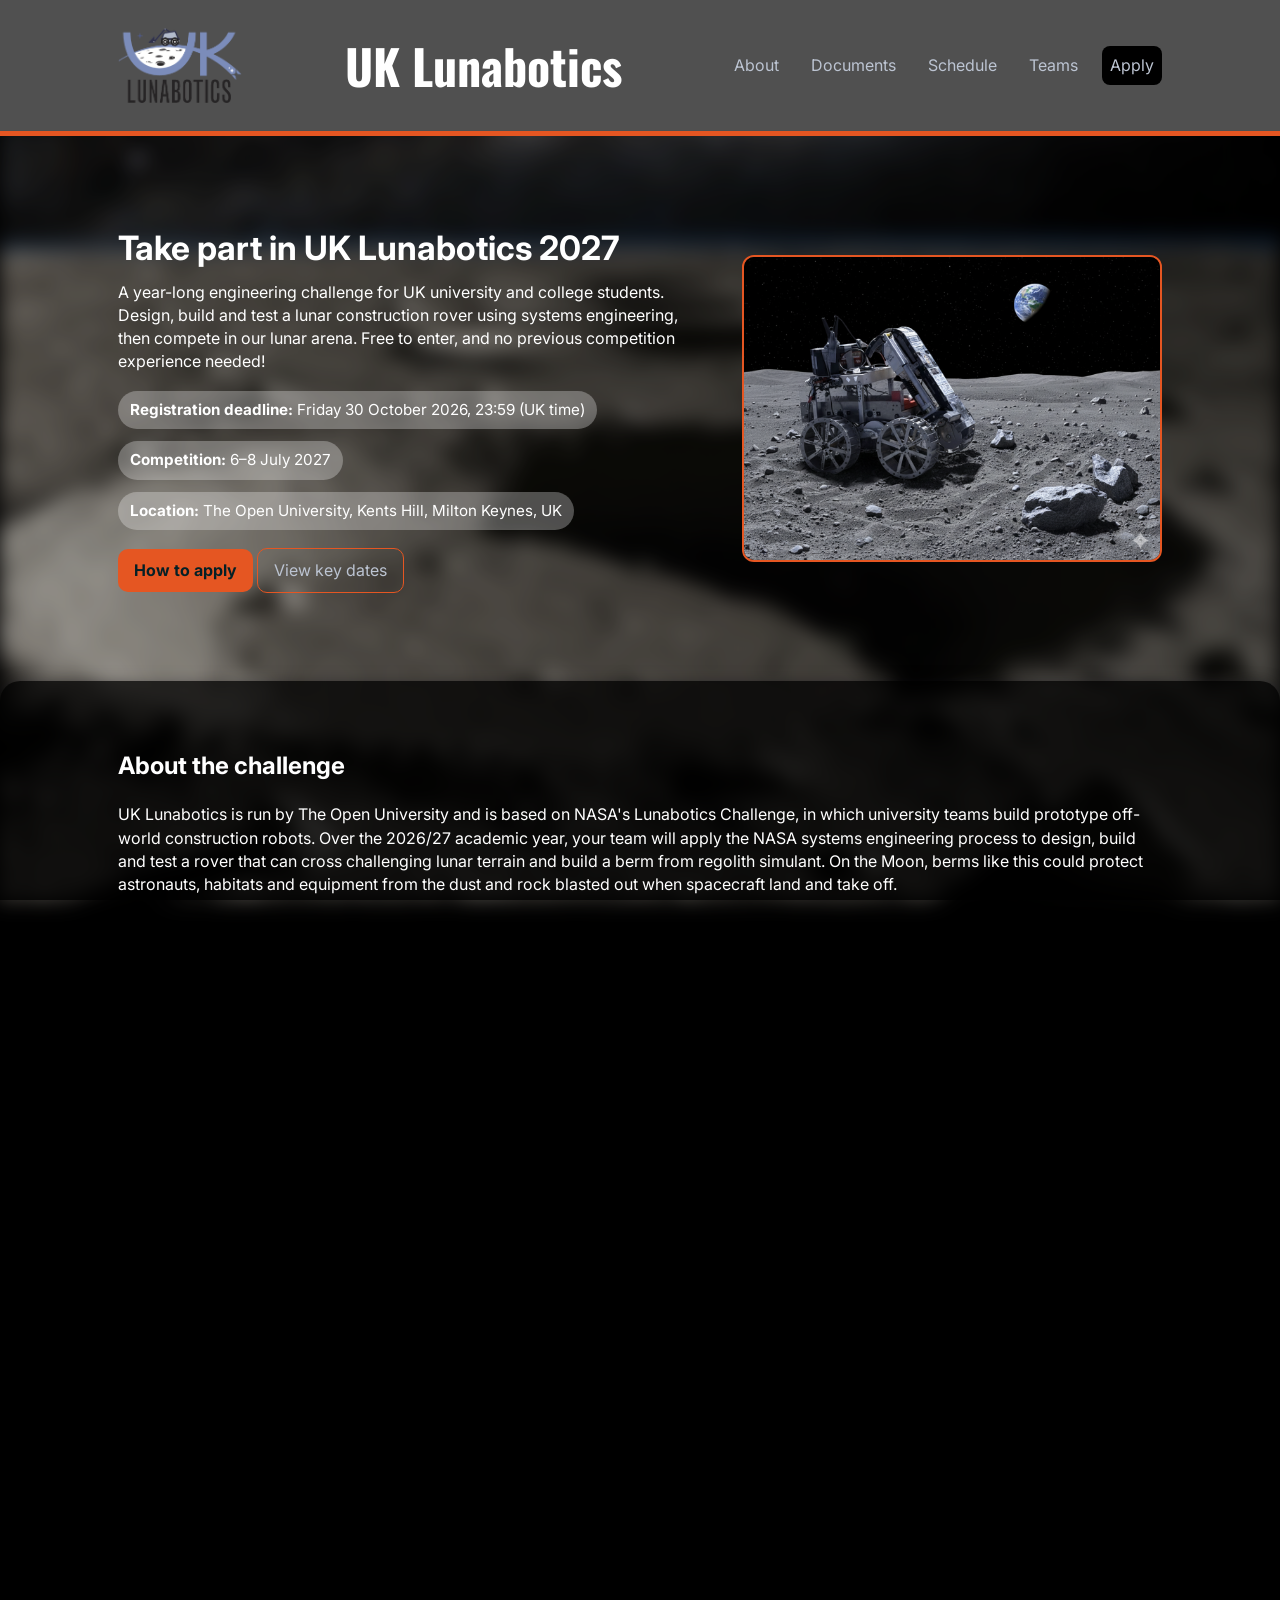
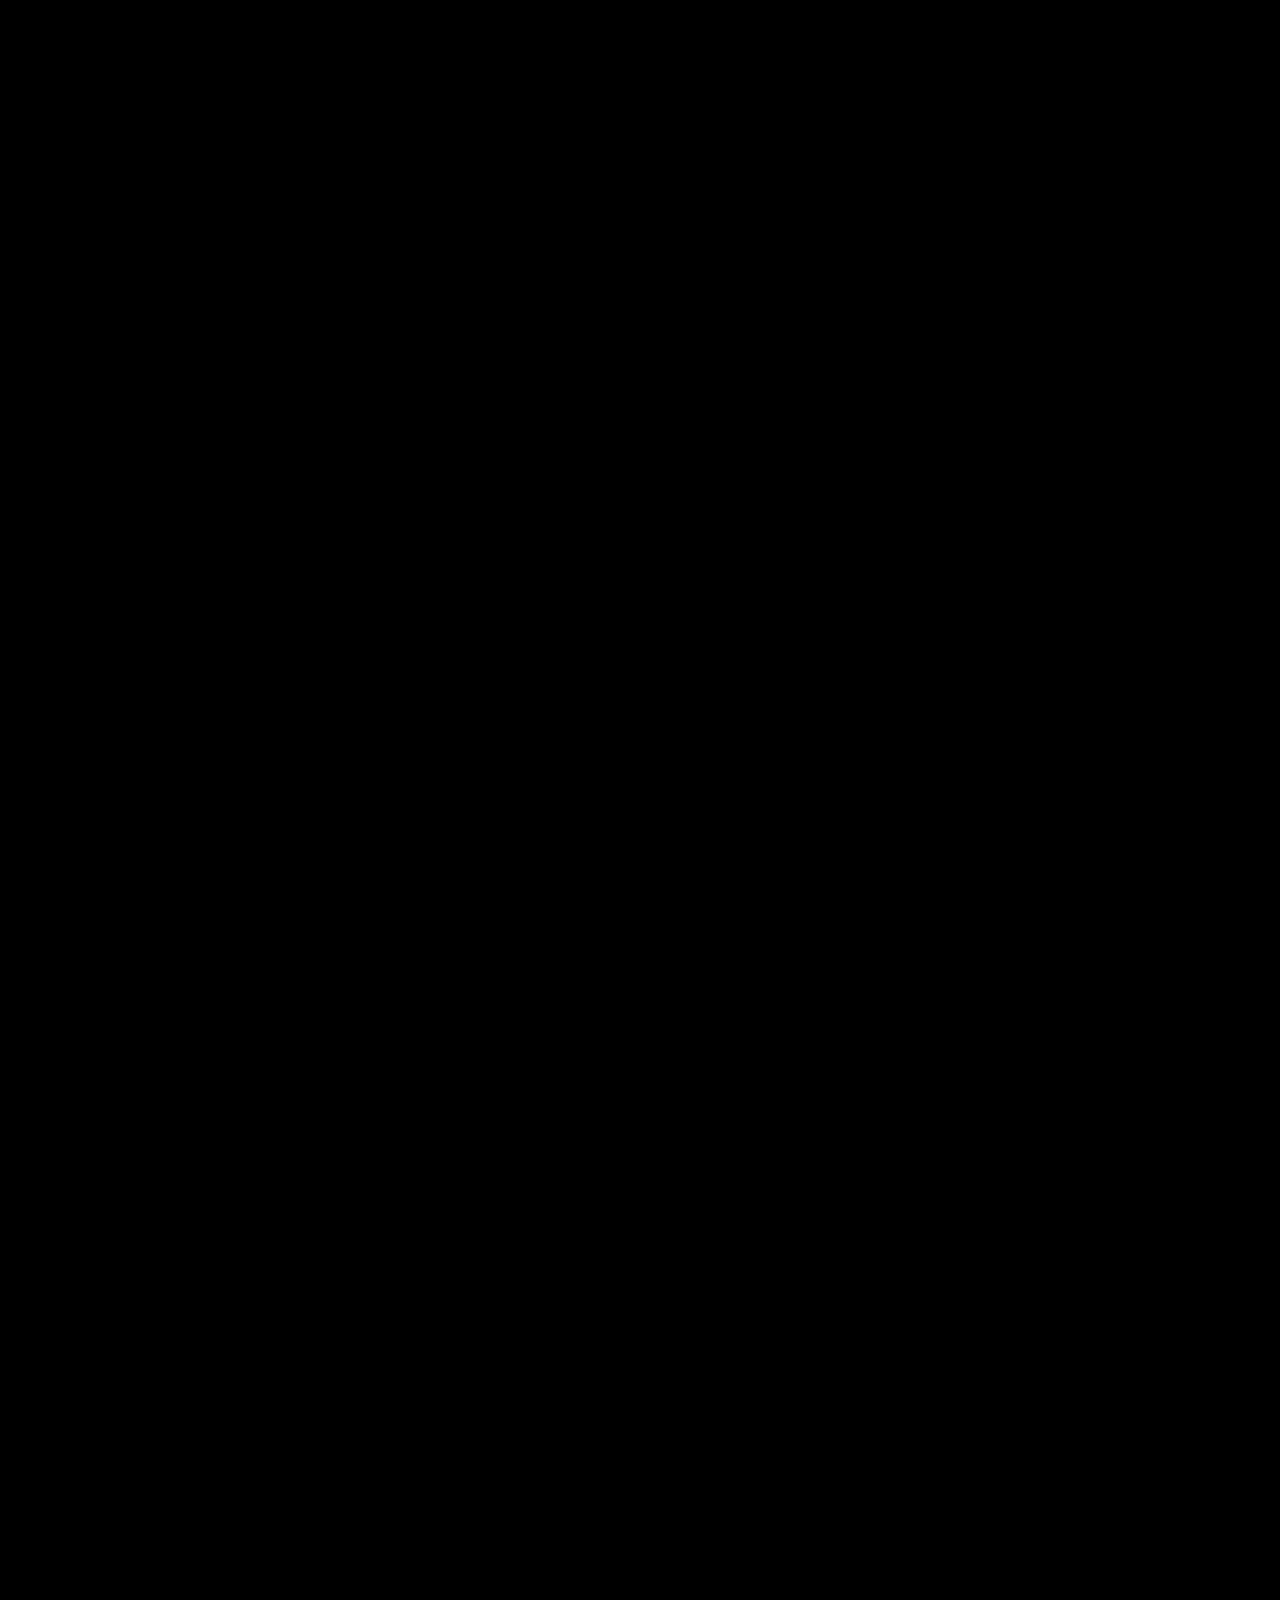
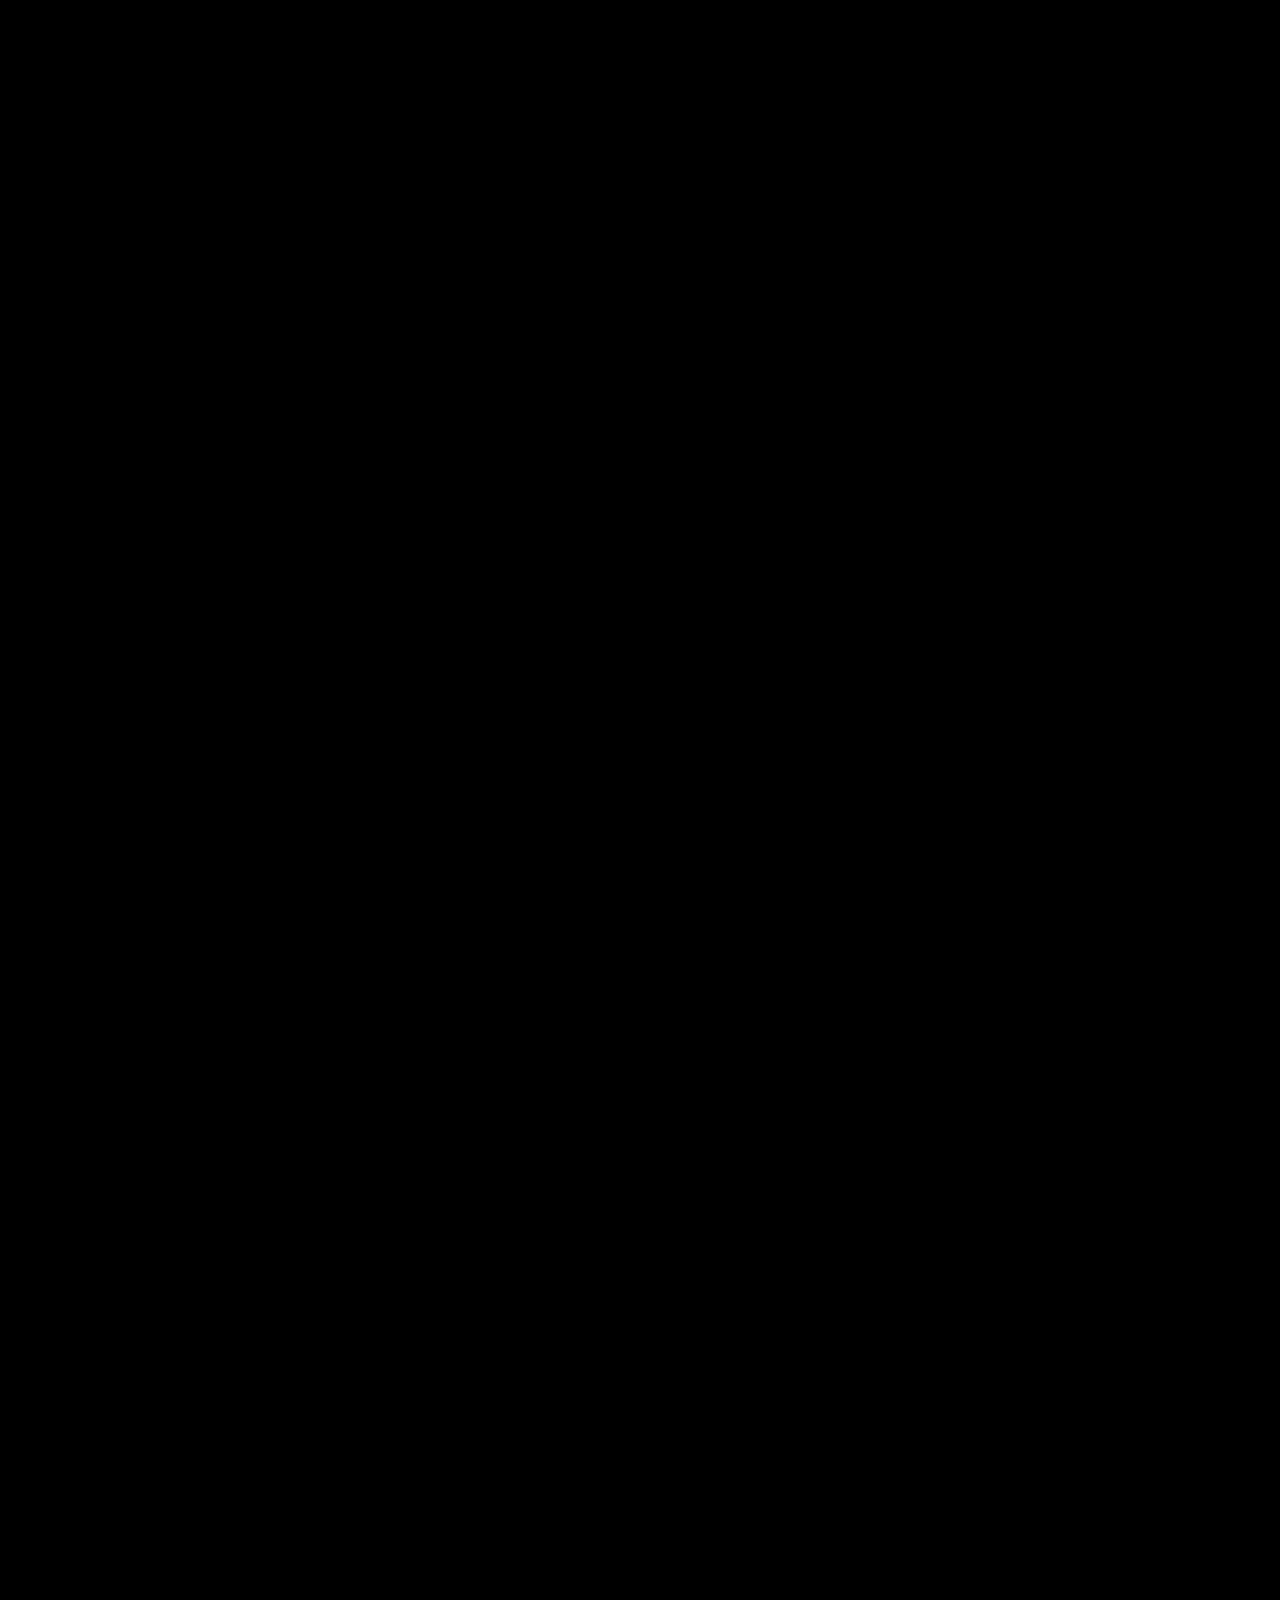
==== index.html @ f1f44821 "Update site for UK Lunabotics 2027 Add 2027 Challenge Overview and draft 2027 rulebook, update dates" ====
<!-- filename: index.html -->
<!doctype html>
<html lang="en">
<head>
  <meta charset="utf-8">
  <meta name="viewport" content="width=device-width,initial-scale=1">
  <link rel="icon" href="Lunabotics/logo.png">
  <title>UK Lunabotics 2027</title>
  <meta name="description" content="Official site for the UK Lunabotics challenge. Registration for UK Lunabotics 2027 closes Friday 30 October 2026.">
<link href="https://fonts.googleapis.com/css2?family=Oswald:wght@200..700&display=swap" rel="stylesheet">
  <link rel="stylesheet" href="Untitled-1.css">
  <link rel="preconnect" href="https://fonts.googleapis.com">
  <link rel="preconnect" href="https://fonts.gstatic.com" crossorigin>
  <link href="https://fonts.googleapis.com/css2?family=Inter:wght@300;400;600;800&display=swap" rel="stylesheet">
</head>
<body>

  <header class="site-header">
    <div class="container header-inner">
        <img src = "Lunabotics/logo.png" height = 75px padding  = 0></img>
      <a href="#hero" class="brand">UK Lunabotics</a>

      <nav class="main-nav" aria-label="Main navigation">
        <a href="#about">About</a>
        <a href="#docs">Documents</a>
        <a href="#schedule">Schedule</a>
        <a href="#teams">Teams</a>
        <a href="#register" class="cta">Apply</a>
      </nav>
    </div>
  </header>
      
  
<div class="bg"></div>

  <main>
    <!-- Hero Section -->
    <section id="hero" class="hero section light">
      <div class="container hero-grid">
        <div class="hero-content">
          <h1>Take part in UK Lunabotics 2027</h1>
          <p class="subtitle">A year-long engineering challenge for UK university and college students. Design, build and test a lunar construction rover using systems engineering, then compete in our lunar arena. Free to enter, and no previous competition experience needed!</p>
          <ul class="key-info" aria-hidden="false">
            <li><strong>Registration deadline:</strong> Friday 30 October 2026, 23:59 (UK time)</li>
            <li><strong>Competition:</strong> 6–8 July 2027</li>
            <li><strong>Location:</strong> The Open University, Kents Hill, Milton Keynes, UK</li>
          </ul>
          <div class="hero-actions">
            <a href="#register" class="btn btn-primary">How to apply</a>
            <a href="#schedule" class="btn btn-outline">View key dates</a>
          </div>
        </div>
        <div class="hero-visual" aria-hidden="true">
          <div class="moon-scene">
            <img src="Lunabotics/rover.png"  alt="Lunar rover illustration" />
          </div>
        </div>
      </div>
    </section>

    <!-- About Section -->
    <section id="about" class="section dark">
      <div class="container">
        <h2>About the challenge</h2>
        <p>UK Lunabotics is run by The Open University and is based on NASA's Lunabotics Challenge, in which university teams build prototype off-world construction robots. Over the 2026/27 academic year, your team will apply the NASA systems engineering process to design, build and test a rover that can cross challenging lunar terrain and build a berm from regolith simulant. On the Moon, berms like this could protect astronauts, habitats and equipment from the dust and rock blasted out when spacecraft land and take off.</p>
        <div class="cards">
          <article class="card">
            <h3>The challenge</h3>
            <p>Drive your rover, by remote control or autonomously, across a lunar sandbox with obstacles. Collect regolith simulant from an excavation zone and build a berm in a 1.5 m × 0.9 m target area. You operate from a shed using arena camera feeds, without seeing the arena directly.</p>
          </article>
          <article class="card">
            <h3>Who can enter?</h3>
            <p>Teams of at least two undergraduate or further education students enrolled at UK universities and further/higher education colleges (including degree apprentices), supported by an Academic Supervisor from their institution. Teams from more than one institution are welcome. Entry is free; teams fund their own rover, travel and accommodation.</p>
          </article>
          <article class="card">
            <h3>Why compete?</h3>
            <p>Gain practical experience of systems, mechanical, electrical and software engineering, from designing frames and mobility systems to writing software for remote and autonomous operations, along with project management and teamwork skills that employers value.</p>
          </article>
        </div>
        <h3>How it is scored</h3>
        <p>Every rover must first pass a mechanical inspection and a communications check. It is then scored on berm volume normalised for robot mass, berm volume normalised for energy use, bandwidth use (how many arena cameras you choose), and autonomy tasks worth 50–600 points. Each team also gives a short Presentation and Demonstration to the judges. Full scoring is in the rulebook.</p>
        <p>Caterpillar, the main sponsor of the US challenge, and NASA's Solar System Exploration Research Virtual Institute (SSERVI) supported bringing the competition to the UK, and the US organisers and Caterpillar UK provide input. UK Lunabotics is not run by NASA, and teams should not describe themselves as affiliated with or sponsored by NASA.</p>
      </div>
    </section>

    <!-- Documents Section -->
    <section id="docs" class="section blue">
      <div class="container">

        <h2>Thinking of Setting Up a Team?</h2>
        <p>Taking part in the UK Lunabotics competition is a great way to develop system engineering, design, test, communication skills, in a fun and supportive environment.</p>
        
        <div style="display: flex; align-items: center; gap: 10px;">
          <a href="https://discord.gg/Qh26afgBPT">
            <img src="Lunabotics/discord.png" alt="Discord" style="width:12.5vh; height:10vh;">
          </a>
          <p style="margin: 0;">
            Teams from the US Lunabotics competition have set up a
            <a href="https://discord.gg/Qh26afgBPT" style="color: white; text-decoration: underline;">Discord</a>
            for sharing knowledge, and welcome anyone looking to take part in the UK competition to join in the conversation.
          </p>
        </div>


        <h2>Documents for Setting up a Team:</h2>
        <div class = "figure-group">

        <figure>
          <img src="Lunabotics/book-open-text.svg" alt="Sample Image" width="150">
          <figcaption><a href="Lunabotics/UKLunabotics2027_RuleBook_DRAFT_v0.1.pdf" style="color: white; text-decoration: underline;" download>2027 Draft Rulebook (PDF)</a></figcaption>
        </figure>


                <figure>
          <img src="Lunabotics/message-circle-question-mark.svg" alt="Sample Image" width="150">
          <figcaption><a href="Lunabotics/UKLunabotics2027_OverviewAndRegistration_v2.0_23_09_2026.pdf" style="color: white; text-decoration: underline;" download>2027 Challenge Overview<br>and Registration Requirements (PDF)</a></figcaption>
        </figure>

                <figure>
          <img src="Lunabotics/rocket.svg" alt="Sample Image" width="150">
          <figcaption><a href="Lunabotics/UKLunabotics_2025_LaunchSlides.pdf" style="color: white; text-decoration: underline;" download>2025 Launch Slides (PDF)</a></figcaption>
        </figure>
      </div>
      </div>
    </section>


    <!-- Schedule Section -->
    <section id="schedule" class="section dark">
      <div class="container">
        <h2>Key Dates for 2027</h2>
        <div class="schedule">
          <div class="schedule-item">
            <time datetime="2026-10-30T23:59">Fri 30 October 2026, 23:59</time>
            <p>Registration deadline - email your Statement of Support and Project Management Plan to <a href="mailto:uklunabotics@open.ac.uk" style="color: white; text-decoration: underline;">uklunabotics@open.ac.uk</a>.</p>
          </div>

          <div class="schedule-item">
            <time datetime="2026-11-20">By Fri 20 November 2026</time>
            <p>Teams notified whether they have a place.</p>
          </div>

          <div class="schedule-item">
            <time datetime="2026-12-02">Wed 2 December 2026</time>
            <p>Information day at The Open University, Milton Keynes. Remote connection will be possible, but in-person attendance is encouraged.</p>
          </div>

          <div class="schedule-item">
            <time datetime="2027-01-29">By Fri 29 January 2027</time>
            <p>Preliminary Design Review (PDR) held by each team.</p>
          </div>

          <div class="schedule-item">
            <time datetime="2027-03-12">By Fri 12 March 2027</time>
            <p>Critical Design Review (CDR) held by each team.</p>
          </div>

          <div class="schedule-item">
            <time datetime="2027-03-19">Fri 19 March 2027</time>
            <p>Down selection to 8 teams.</p>
          </div>

          <div class="schedule-item">
            <time datetime="2027-05-14">By Fri 14 May 2027</time>
            <p>"Proof of Life" video due, showing your rover moving material and its emergency stop working.</p>
          </div>

          <div class="schedule-item">
            <time datetime="2027-05-21">Fri 21 May 2027</time>
            <p>Places at the competition confirmed to teams.</p>
          </div>

          <div class="schedule-item">
            <time datetime="2027-07-06">Tue 6 July 2027</time>
            <p>Arrival at The Open University for rover assembly and test.</p>
          </div>

          <div class="schedule-item">
            <time datetime="2027-07-07">Wed 7 – Thu 8 July 2027</time>
            <p>UK Lunabotics Competition at The Open University, Milton Keynes.</p>
          </div>
        </div>
      </div>
    </section>
    <!-- Testimonial Section-->

    <section id = 'testimonial' class = 'section grey'>
      <div class ="container">
        <h2> Testimonials</h2>
        <p>
          "[Lunabotics] was a great way to amass technical and leadership experience and really helped me to figure out what I liked about engineering on my own time..." Valerie York, 2024 Purdue Lunabotics
        </p>

      </div>



    </section>

    <!-- Teams Section -->
    <section id="teams" class="section blue">
      <div class="container">
        <h2>Teams</h2>
        <p>UK Lunabotics ran for the first time in 2026. Seven teams took part in the challenge, and four of them brought their rovers to the competition at The Open University. The winning team has since been invited as the UK entry to the international competition in the USA in late 2026. Thank you to every team, supervisor, judge and partner who made the first year a success!</p>
        <p>We look forward to welcoming new and returning teams in 2027. Teams will hear whether they have a place by 20 November 2026 - keep an eye on here!</p>
        <div class="img-wrapper">

        <img src="Lunabotics/construction.svg" alt="Sample Image" width="250" >

        </div>

        <!--<div class="team-grid">
          <article class="team-card">
            <h3>Newton University Rover Club</h3>
            <p>Student team focusing on lightweight design and autonomous navigation.</p>
          </article>
          <article class="team-card">
            <h3>Moonseekers Robotics</h3>
            <p>Community hobbyists specialising in modular rover platforms.</p>
          </article>
          <article class="team-card">
            <h3>Aurora Systems Ltd.</h3>
            <p>Professional entry showcasing ruggedized hardware and mission planning tools.</p>
          </article>
        </div> -->
      </div>
    </section>


    <!-- Registration Section -->
    <section id="register" class="section dark">
      <div class="container">
        <h2>How to apply</h2>
        <p>By Friday 30 October 2026, 23:59 (UK time), the Academic Supervisor or team lead should email two PDFs to <a href="mailto:uklunabotics@open.ac.uk" style="color: white; text-decoration: underline;">uklunabotics@open.ac.uk</a>:</p>
        <ul>
          <li><strong>Statement of Support</strong> from your Academic Supervisor, on institution letterhead, named <em>SOS-Institution Name</em>.</li>
          <li><strong>Project Management Plan</strong> (max. 5 pages) covering your initial schedule, cost budget, technical objectives and Technical Performance Measures, named <em>PMP-Institution Name</em>.</li>
        </ul>
        <p>Use your institution's official name in the file names, not your team name (for example <em>SOS-The Open University</em>). There is no fixed number of places; if we receive more good applications than we have places for, places are offered in order of PMP score. Full requirements and a template Statement of Support are in the <a href="Lunabotics/UKLunabotics2027_OverviewAndRegistration_v2.0_23_09_2026.pdf" style="color: white; text-decoration: underline;">2027 Challenge Overview and Registration Requirements</a>.</p>
        <p>Questions? Email us at <a href="mailto:uklunabotics@open.ac.uk" style="color: white; text-decoration: underline;">uklunabotics@open.ac.uk</a> at any stage, including before you apply. No question is too basic.</p>
          </div>
    </section>


  </main>

  <!-- Footer -->
  <footer class="site-footer">
    <div class="container footer-inner">
      <h2>Contact & location</h2>
      <p>The Open University, Kents Hill, Milton Keynes, UK, MK7 6AA</p>
      <p>Email: <a href="mailto:uklunabotics@open.ac.uk" style="color: white; text-decoration: underline;">uklunabotics@open.ac.uk</a></p>
      <p>© <span id="year">2026</span> UK Lunabotics.</p>
    </div>
  </footer>


</body>

</html>
---- Untitled-1.css ----
/* filename: styles.css */
:root{
  --bg:#505050;
  --card:#e55622;
  --muted:#bcc4d2;
  --accent:#e55622;
  --accent-2:#045162;
  --glass: rgba(255, 255, 255, 0.292);
  --radius:12px;
  --container:1100px;
}

/* Global reset */
*{box-sizing:border-box}
html,body{height:100%; overflow-y:scroll;}
body {
  margin: 0;
  font-family: Inter, system-ui, -apple-system, Segoe UI, Roboto, "Helvetica Neue", Arial;
  background: #000; /* just a fallback */
  color: #fff;
  line-height: 1.45;
}

/* Fluid & centered container */
.container{
  width: 90%;
  max-width: var(--container);
  margin: 0 auto;
  padding: 28px;

}

        .section {
            padding: 20px;
            border-radius: 20px; /* The curved edges */
            box-shadow: 0 6px 18px rgba(2, 6, 12, 0.6);
            max-width: 1300px; /* New: Sets the maximum width of the section background */
            margin: 40px auto; /* New: Centers the section on the page */ 
            
        }

        /* Specific background colors for each section */
        .section.light { background: rgba(0, 0, 0, 0);
                                    box-shadow: 0 6px 18px rgba(2, 6, 12, 0);
}
        .section.dark { background: rgba(0, 0, 0, 0.75); }
        .section.grey { background: rgba(116, 116, 116, 0.75); }
        .section.blue { background: rgba(4, 81, 98, 0.75); }


/* Header & navigation */
.header-inner{display:flex;align-items:center;justify-content:space-between;gap:1rem}
.brand{color:#ffff;font-weight:800;text-decoration:none;font-size:3rem; font-family:  "Oswald", sans-serif;}
@import url('https://fonts.googleapis.com/css2?family=Orbitron:wght@900&display=swap');
.site-header{
  backdrop-filter:blur(6px);
  position:sticky;
  top:0;
  background:var(--bg);
  border-bottom:5px solid var(--accent);
  z-index:40;
}


/* Add an offset to all sections */
section[id] {
  scroll-margin-top: 120px; /* Header height (60px) + some extra space (10px) */
}
.main-nav{display:flex;gap:1rem;align-items:center}
.main-nav a{color:var(--muted);text-decoration:none;padding:8px;border-radius:8px}
.main-nav a:hover{color:#fff}
.nav-toggle{display:none;background:none;border:0;color:#fff;font-size:1.25rem;padding:8px}
.cta{background:#000;color:#fff;padding:8px 12px;border-radius:10px}

/* Hero section */
.hero-grid{display:grid;grid-template-columns:1fr 420px;gap:32px;align-items:center}
.hero h1{font-size:2.1rem;margin:0 0 8px}
.subtitle{color:#fff;margin:0 0 18px}
.key-info{list-style:none;padding:0;margin:0 0 18px;display:flex;gap:12px;flex-wrap:wrap}
.key-info li{background:var(--glass);padding:8px 12px;border-radius:999px;color:#fff;font-size:0.95rem}
.btn{display:inline-block;text-decoration:none;padding:10px 16px;border-radius:10px}
.btn-primary{background:var(--accent);color:#042026;font-weight:700}
.btn-outline{border:1px solid var(--accent);color:var(--muted);}
.hero-visual{display:flex;justify-content:center}
.moon-scene img{width:100%;height:auto;display:block; border:2px solid #e55622; border-radius: var(--radius);}

/* Cards & sections */
.cards{display:grid;grid-template-columns:repeat(3,1fr);gap:18px;margin-top:16px}
.card{background: var(--card);padding:18px;border-radius:var(--radius);box-shadow:0 6px 18px rgba(2,6,12,0.6)}
.card h3{margin-top:0}

/* Schedule & team */
.schedule{display:flex;gap:12px;flex-wrap:wrap;padding:36px 0}
.schedule-item{background:var(--card);padding:12px;border-radius:10px;min-width:200px}
.schedule {
  display: flex;
  flex-direction: column; /* stack items vertically */
  gap: 1.5rem;            /* space between them */
}
.schedule-item time{font-weight:700;display:block;margin-bottom:6px}
.team-grid{display:grid;grid-template-columns:repeat(3,1fr);gap:12px}
.team-card{background:var(--card);padding:12px;border-radius:10px}


/* Forms */
.form{display:grid;gap:12px;max-width:780px}
.form input,.form select,.form textarea{padding:10px;border-radius:8px;border:1px solid #e55622;background:#ffff;color:#000000}
.form label{font-size:0.95rem}
.form-actions{display:flex;gap:12px}
.note{color:var(--muted);font-size:0.9rem}

/* Footer */
.footer-inner{display:flex;justify-content:space-between;align-items:center;gap:12px;padding:18px}
.site-footer{background: #000; border-top: 5px solid var(--accent); color:#fff}
.small{font-size:0.85rem;color:var(--muted)}

/* Figures */
figure{display:inline-block;text-align:center;margin:20px;}

.figure-group {
  display: flex;             /* horizontal layout */
  justify-content: center;   /* center as a group */
  gap: 40px;                 /* space between figures */
  flex-wrap: wrap;           /* optional: wrap on small screens */
}

.figure-group figure {
  margin: 0;                 /* remove default margins */
  text-align: center;        /* center caption under image */
}

.img-wrapper {
  display: flex;
  justify-content: center; 
  gap: 25px;/* center horizontally */
}

/* Responsive adjustments */
@media (max-width:980px){
  .hero-grid{grid-template-columns:1fr}
  .cards{grid-template-columns:1fr 1fr}
  .team-grid{grid-template-columns:1fr 1fr}
}

@media (max-width:640px){
  .header-inner{padding:10px}
  .nav-toggle{display:block}
  .main-nav{position:fixed;right:12px;top:64px;background:rgba(4,8,16,0.95);flex-direction:column;padding:12px;border-radius:10px;display:none}
  .main-nav.open{display:flex}
  .cards{grid-template-columns:1fr}
  .team-grid{grid-template-columns:1fr}
  .container{padding:18px}
}

/* Widescreen improvements */
@media (min-width:1600px){
  .container{
    width: 75%;  /* container grows less than full screen */
    padding: 40px;
  }
}

/* Utility */
.time{font-weight:600}

/* Focus styles for accessibility */
a:focus,a.button:focus,input:focus,select:focus,textarea:focus{outline:3px solid rgba(93,215,255,0.18);outline-offset:2px}

/* Hero animation */
.hero h1{animation:slideIn 700ms ease both}
@keyframes slideIn{from{transform:translateY(8px);opacity:0}to{transform:none;opacity:1}}


    * { box-sizing: border-box; }
    body, html { padding:0; margin:0; height:100%; }

.bg {
  position: fixed;
  top: 0; left: 0;
  width: 100%; height: 100%;
  background: url("Lunabotics/moon.png") center center / cover no-repeat;
  filter: blur(10px) brightness(0.8); /* lighter blur + keep brightness normal */
  transition: filter 0.3s ease;
  animation: drift 40s infinite alternate ease-in-out;
  z-index: -1;
}

@keyframes drift {
  0%   { transform: scale(1.1) translate(0,0); }
  50%  { transform: scale(1.15) translate(-3%, 3%); }
  100% { transform: scale(1.1) translate(3%, -3%); }
}

    /* Content on top */
    .content {
      position: relative;
      z-index: 1;
      text-align: center;
    }
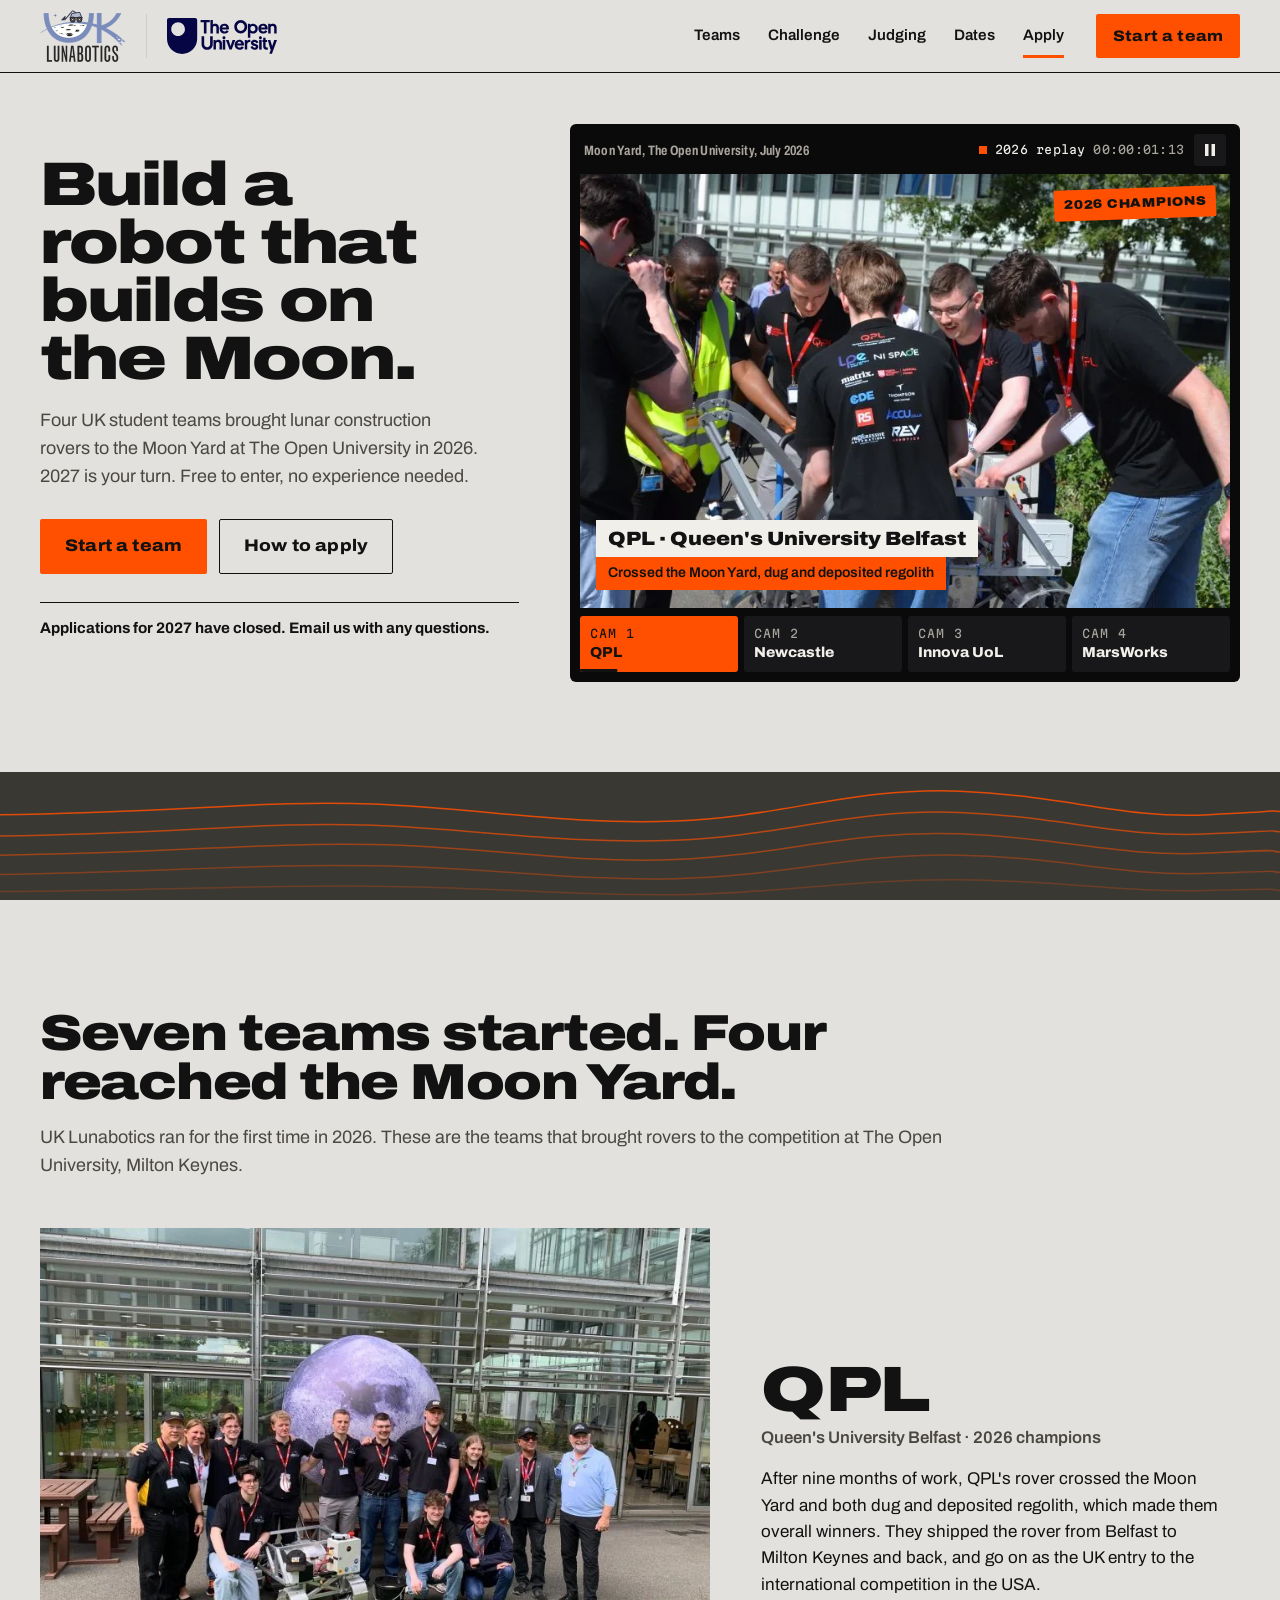
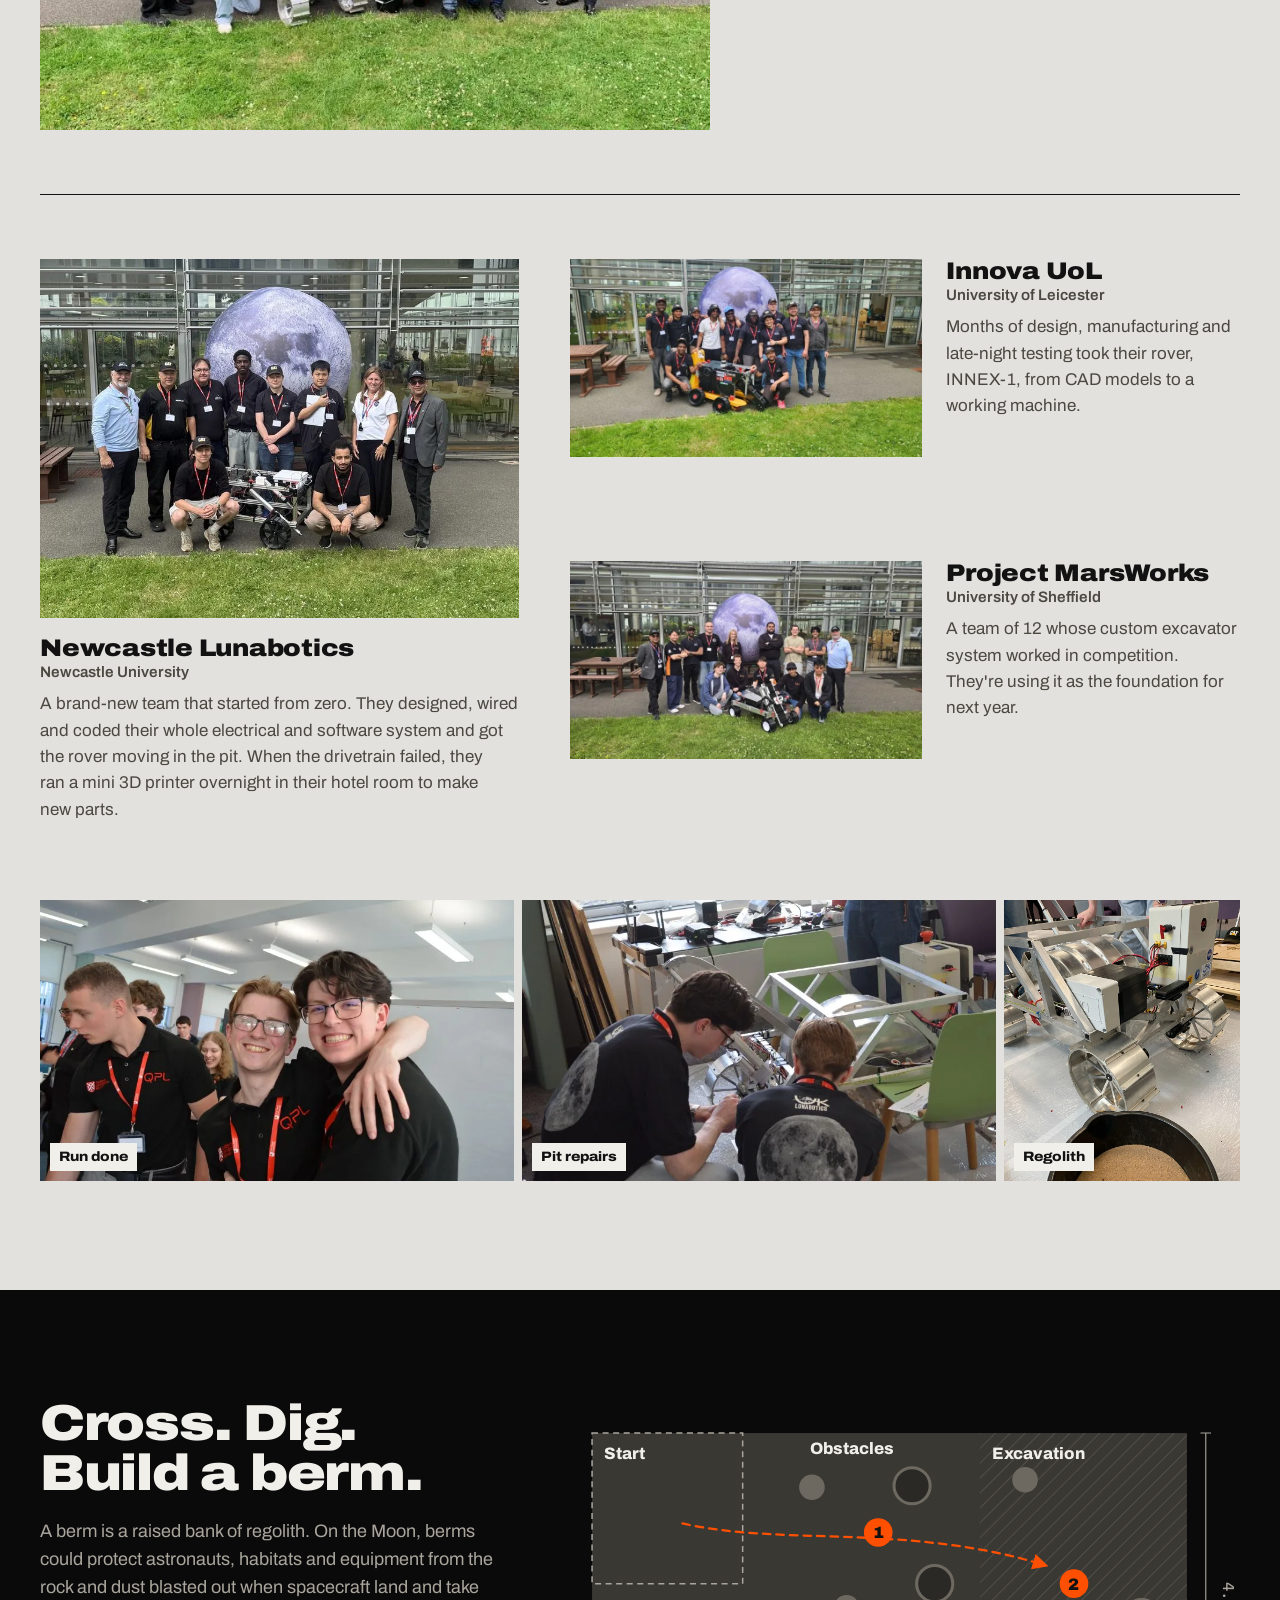
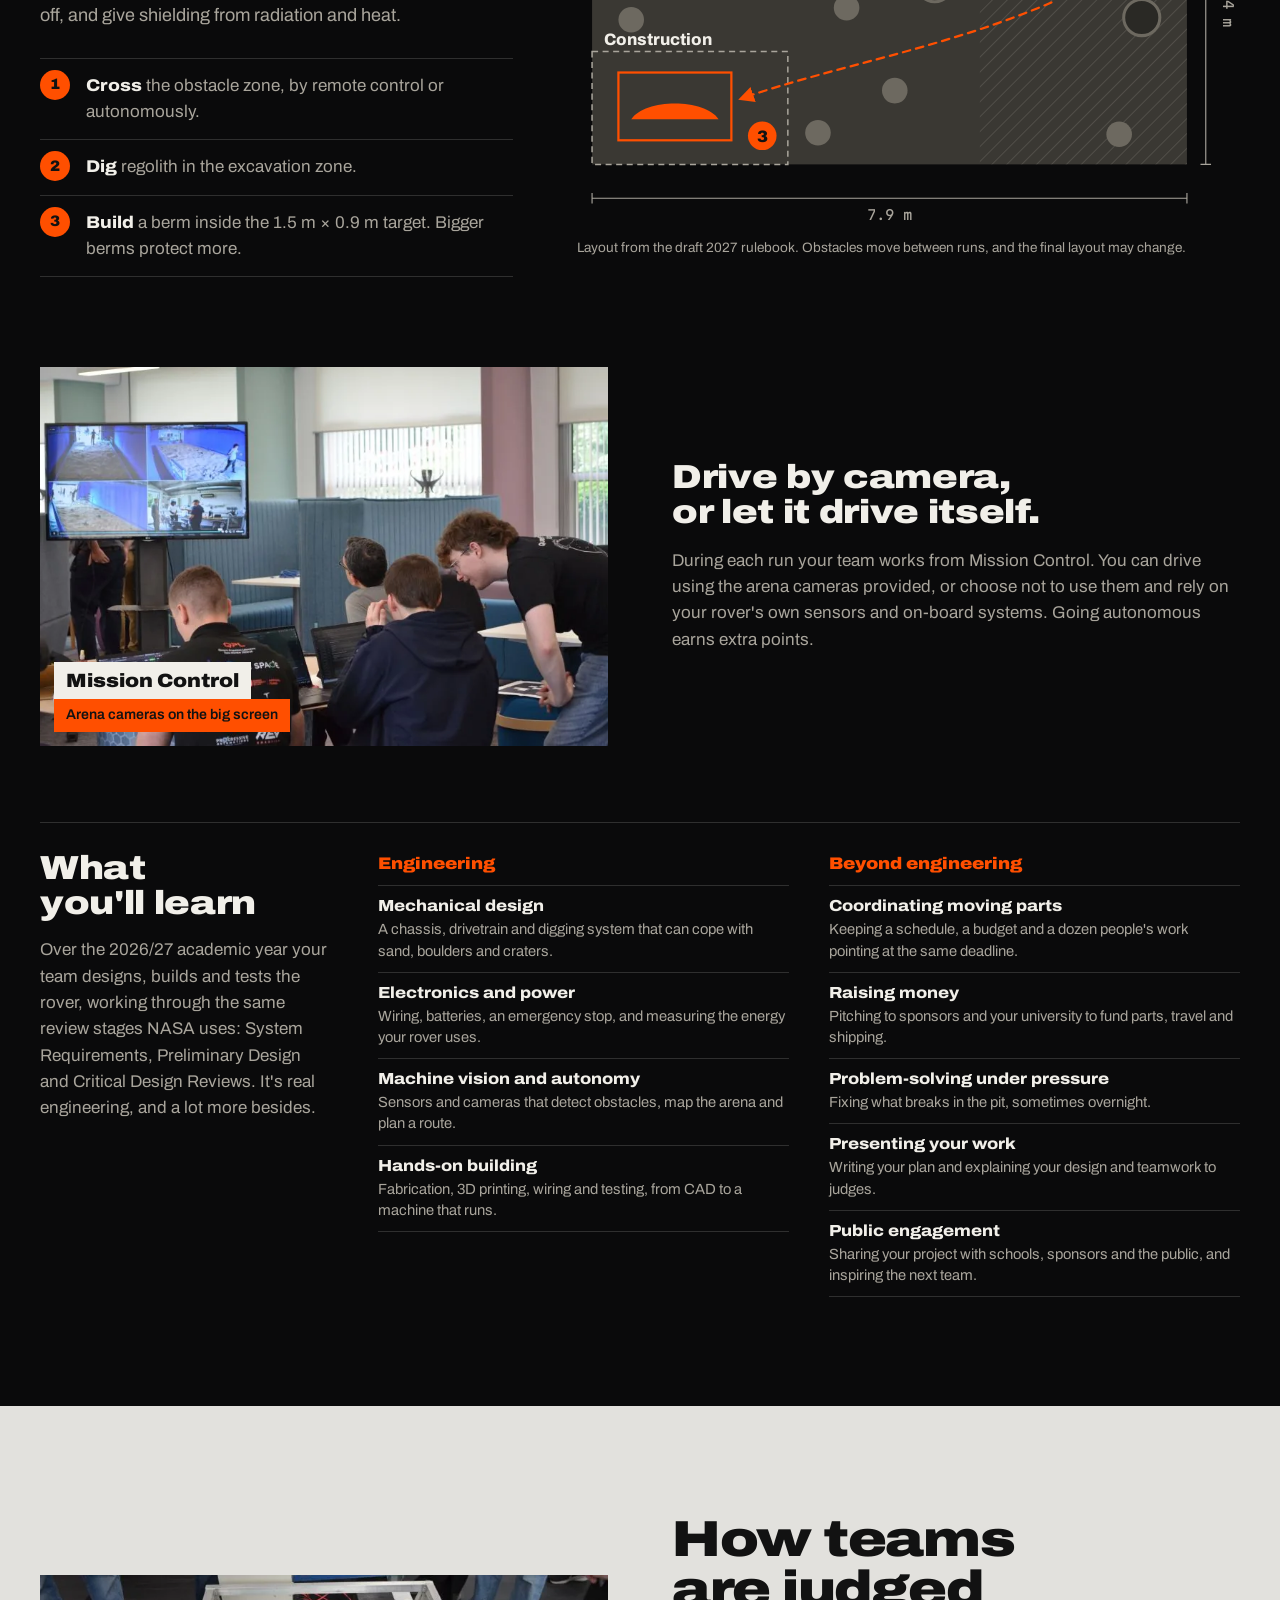
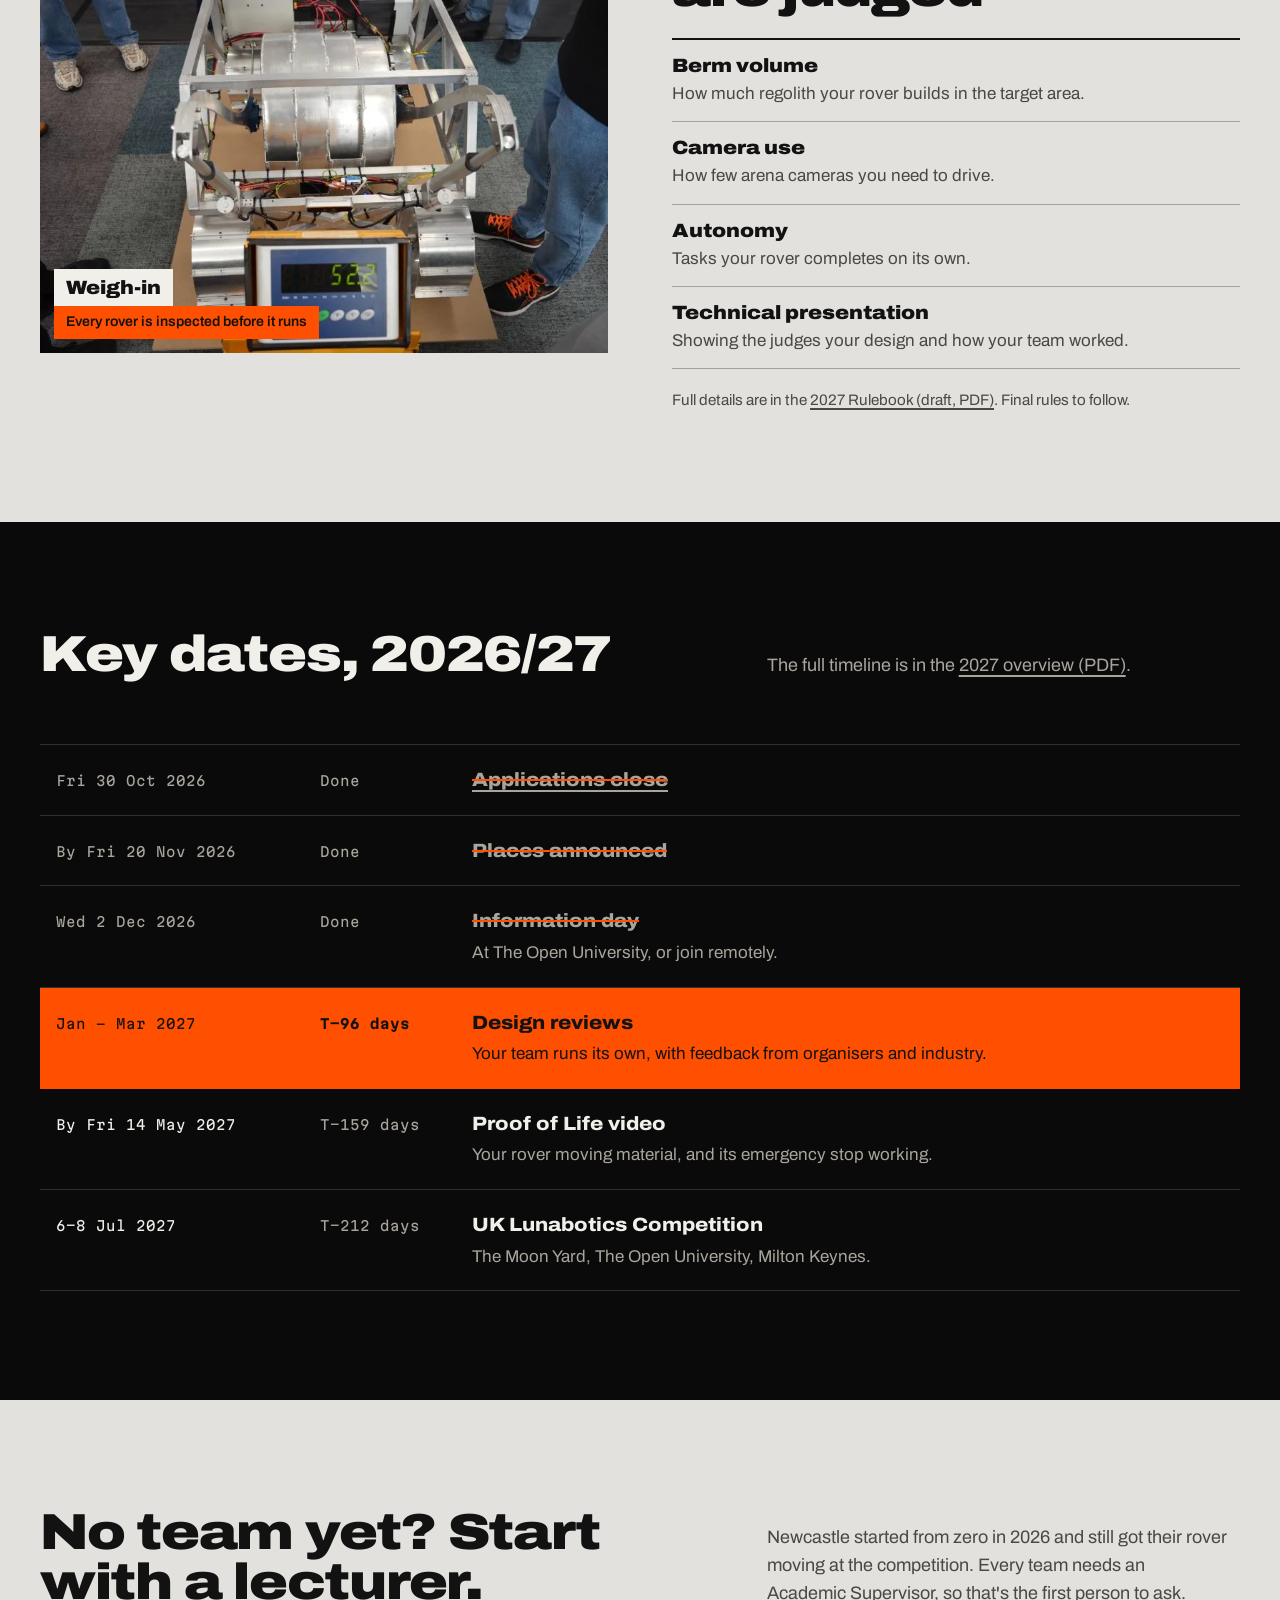
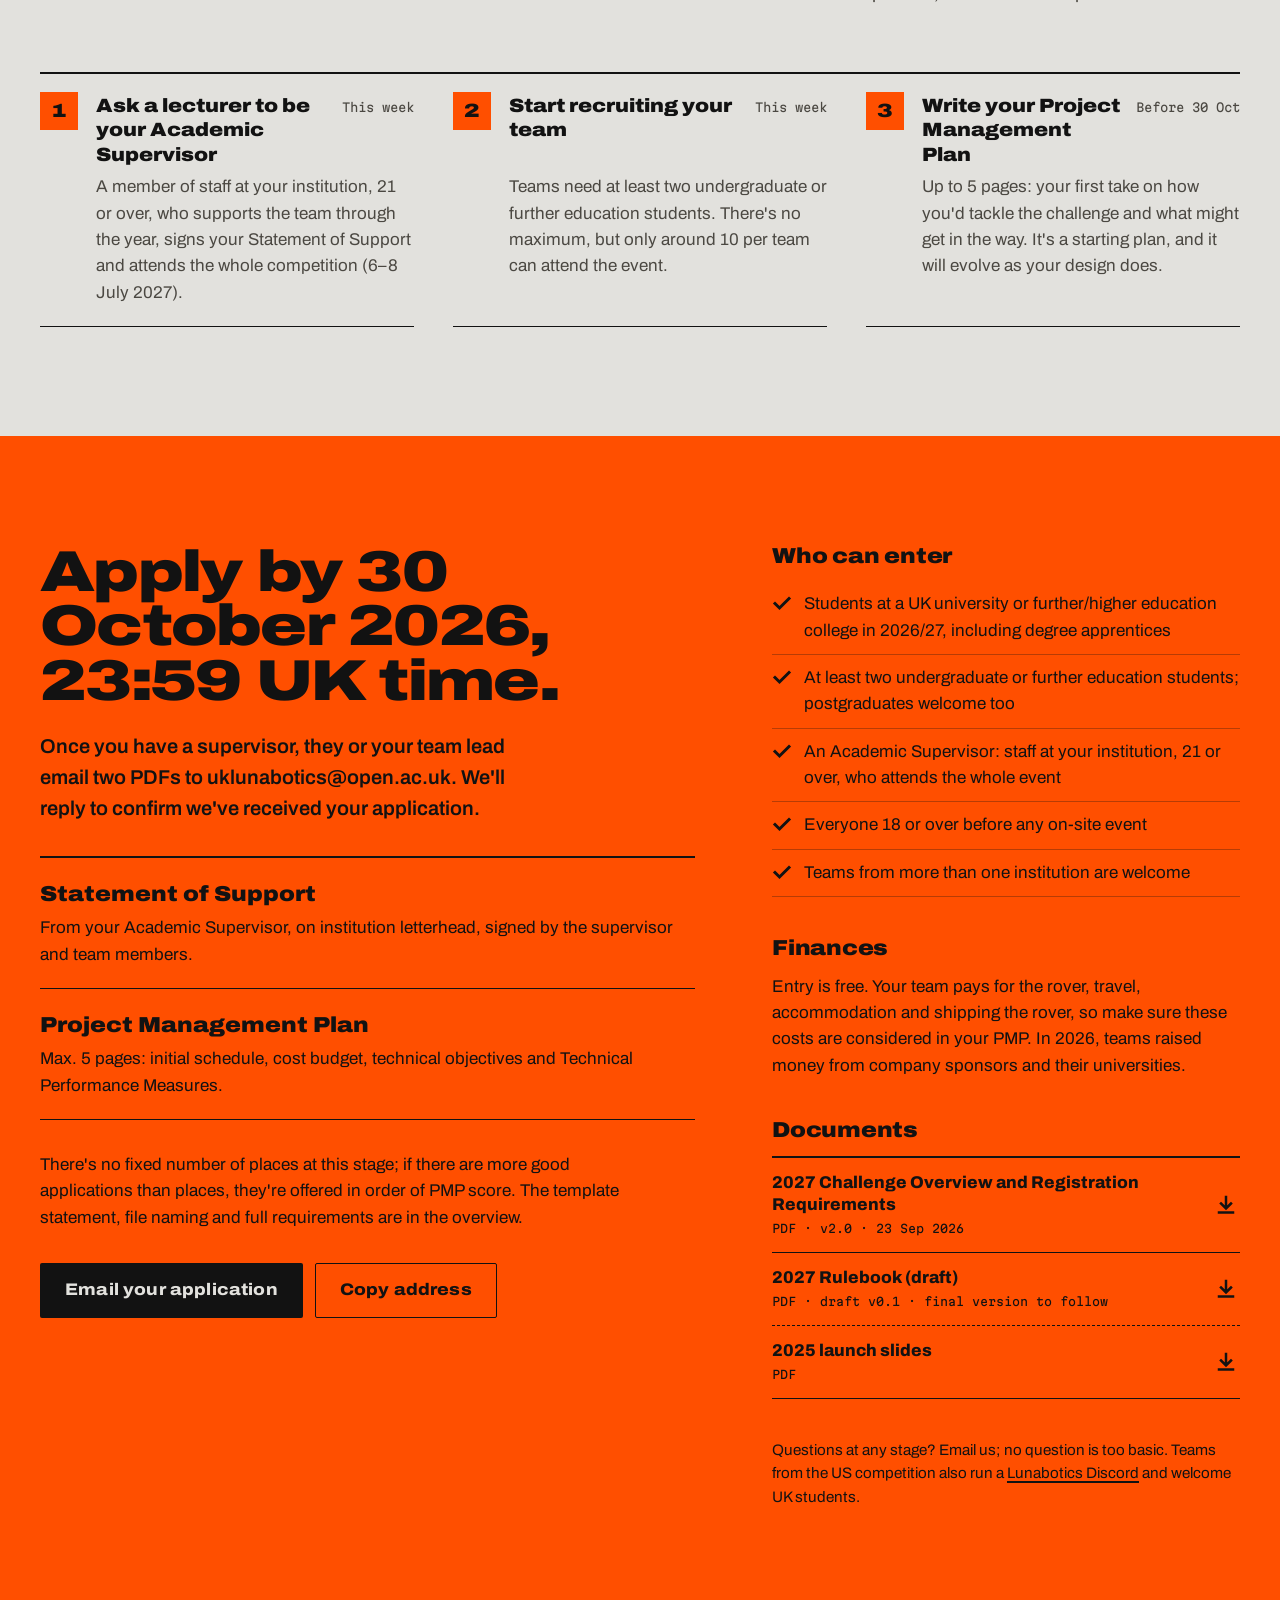
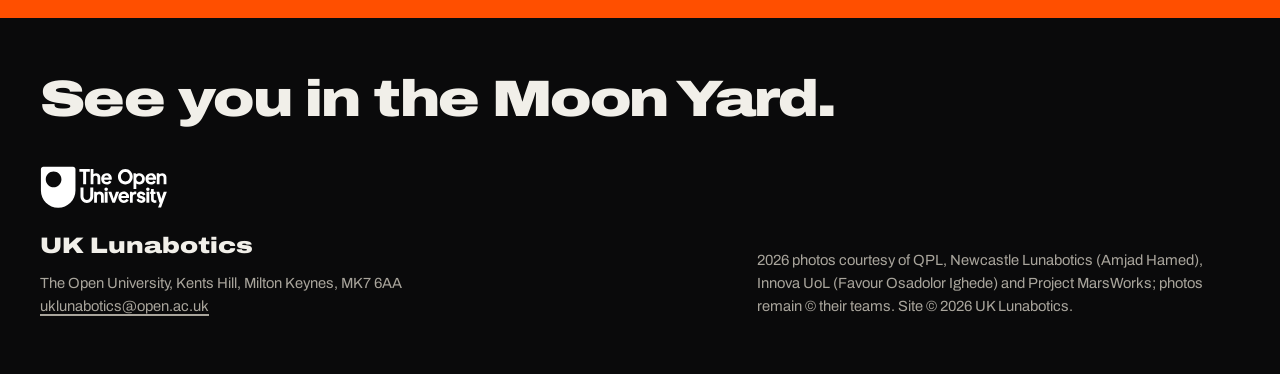
==== commit 99a2f310: "Redesign UK Lunabotics site for 2027 New Moon Yard Live design: 2026 team camera switcher, Moon Yard" ====
--- a/index.html
+++ b/index.html
@@ -1,260 +1,431 @@
-<!-- filename: index.html -->
 <!doctype html>
-<html lang="en">
+<html lang="en-GB">
 <head>
   <meta charset="utf-8">
   <meta name="viewport" content="width=device-width,initial-scale=1">
-  <link rel="icon" href="Lunabotics/logo.png">
   <title>UK Lunabotics 2027</title>
-  <meta name="description" content="Official site for the UK Lunabotics challenge. Registration for UK Lunabotics 2027 closes Friday 30 October 2026.">
-<link href="https://fonts.googleapis.com/css2?family=Oswald:wght@200..700&display=swap" rel="stylesheet">
-  <link rel="stylesheet" href="Untitled-1.css">
+  <meta name="description" content="Build a robot that builds on the Moon. UK Lunabotics is a year-long lunar construction rover challenge for UK university and college students, run by The Open University. Applications for 2027 close Friday 30 October 2026.">
+  <meta name="theme-color" content="#0a0a0b">
+  <link rel="icon" href="Lunabotics/logo-small.png">
+  <meta property="og:title" content="UK Lunabotics 2027">
+  <meta property="og:description" content="Student teams build lunar construction rovers and compete in the Moon Yard at The Open University. Apply by 30 October 2026.">
+  <meta property="og:image" content="https://uklunabotics.co.uk/Lunabotics/2026/qpl-moon.webp">
   <link rel="preconnect" href="https://fonts.googleapis.com">
   <link rel="preconnect" href="https://fonts.gstatic.com" crossorigin>
-  <link href="https://fonts.googleapis.com/css2?family=Inter:wght@300;400;600;800&display=swap" rel="stylesheet">
+  <link href="https://fonts.googleapis.com/css2?family=Archivo:wdth,wght@75..125,400..900&family=Martian+Mono:wght@400..700&display=swap" rel="stylesheet">
+  <link rel="stylesheet" href="site.css">
+  <script>document.documentElement.classList.add("js");</script>
 </head>
 <body>
-
-  <header class="site-header">
-    <div class="container header-inner">
-        <img src = "Lunabotics/logo.png" height = 75px padding  = 0></img>
-      <a href="#hero" class="brand">UK Lunabotics</a>
-
-      <nav class="main-nav" aria-label="Main navigation">
-        <a href="#about">About</a>
-        <a href="#docs">Documents</a>
-        <a href="#schedule">Schedule</a>
+  <a class="skip" href="#main">Skip to content</a>
+
+  <header class="masthead">
+    <div class="wrap masthead__inner">
+      <a class="masthead__logo" href="#top" aria-label="UK Lunabotics home">
+        <img src="Lunabotics/logo-small.png" alt="UK Lunabotics" width="172" height="104">
+      </a>
+      <a class="masthead__ou" href="https://www.open.ac.uk/" aria-label="The Open University">
+        <img src="Lunabotics/ou-logo-blue.svg" alt="The Open University" width="548" height="179">
+      </a>
+      <nav class="masthead__nav" aria-label="Main">
         <a href="#teams">Teams</a>
-        <a href="#register" class="cta">Apply</a>
+        <a href="#challenge">Challenge</a>
+        <a href="#judging">Judging</a>
+        <a href="#dates">Dates</a>
+        <a href="#apply">Apply</a>
       </nav>
+      <a class="btn btn--orange masthead__cta" href="#start">Start a team</a>
     </div>
+    <nav class="subnav" aria-label="Sections">
+      <a href="#teams">Teams</a>
+      <a href="#challenge">Challenge</a>
+      <a href="#judging">Judging</a>
+      <a href="#dates">Dates</a>
+      <a href="#apply">Apply</a>
+    </nav>
   </header>
-      
-  
-<div class="bg"></div>
-
-  <main>
-    <!-- Hero Section -->
-    <section id="hero" class="hero section light">
-      <div class="container hero-grid">
-        <div class="hero-content">
-          <h1>Take part in UK Lunabotics 2027</h1>
-          <p class="subtitle">A year-long engineering challenge for UK university and college students. Design, build and test a lunar construction rover using systems engineering, then compete in our lunar arena. Free to enter, and no previous competition experience needed!</p>
-          <ul class="key-info" aria-hidden="false">
-            <li><strong>Registration deadline:</strong> Friday 30 October 2026, 23:59 (UK time)</li>
-            <li><strong>Competition:</strong> 6–8 July 2027</li>
-            <li><strong>Location:</strong> The Open University, Kents Hill, Milton Keynes, UK</li>
+
+  <main id="main">
+
+    <section class="hero" id="top" aria-labelledby="hero-title">
+      <div class="wrap hero__grid">
+        <div class="hero__copy">
+          <h1 id="hero-title">Build a robot that builds on the Moon.</h1>
+          <p class="hero__lede">Four UK student teams brought lunar construction rovers to the Moon Yard at The Open University in 2026. 2027 is your turn. Free to enter, no experience needed.</p>
+
+          <div class="hero__actions">
+            <a class="btn btn--orange btn--big" href="#start">Start a team</a>
+            <a class="btn btn--line btn--big" href="#apply">How to apply</a>
+          </div>
+
+          <div class="countdown" data-deadline="2026-10-30T23:59:00Z">
+            <p class="countdown__label" id="countdown-label">Applications close Friday 30 October 2026, 23:59 UK time</p>
+            <div class="countdown__clock" role="timer" aria-labelledby="countdown-label">
+              <span><b data-unit="d">0</b><small>days</small></span>
+              <span><b data-unit="h">00</b><small>hrs</small></span>
+              <span><b data-unit="m">00</b><small>min</small></span>
+              <span><b data-unit="s">00</b><small>sec</small></span>
+            </div>
+          </div>
+        </div>
+
+        <div class="monitor" role="region" aria-label="2026 competing teams">
+          <div class="monitor__bar">
+            <span class="monitor__loc">Moon Yard, The Open University, July 2026</span>
+            <span class="monitor__status">
+              <span class="monitor__rec" aria-hidden="true"><i></i>2026 replay <span class="monitor__tc" data-timecode>00:00:00:00</span></span>
+              <button class="monitor__pause" type="button" aria-pressed="false" aria-label="Pause the camera cycle" hidden>
+                <svg class="icon-pause" viewBox="0 0 14 14" aria-hidden="true"><rect x="2" y="1" width="3.5" height="12"/><rect x="8.5" y="1" width="3.5" height="12"/></svg>
+                <svg class="icon-play" viewBox="0 0 14 14" aria-hidden="true"><path d="M3 1 L13 7 L3 13 Z"/></svg>
+              </button>
+            </span>
+          </div>
+          <div class="monitor__screen">
+            <figure class="feed is-live" id="feed-1" role="tabpanel" tabindex="0" aria-labelledby="cam-1">
+              <img src="Lunabotics/2026/qpl-pit.webp" fetchpriority="high" alt="QPL team members gathered around their rover in the pit area" width="800" height="529">
+              <p class="stamp stamp--screen">2026 champions</p>
+              <figcaption class="lower-third">
+                <strong>QPL · Queen's University Belfast</strong>
+                <span>Crossed the Moon Yard, dug and deposited regolith</span>
+              </figcaption>
+            </figure>
+            <figure class="feed" id="feed-2" role="tabpanel" tabindex="0" aria-labelledby="cam-2" hidden>
+              <img src="Lunabotics/2026/newcastle-pit.webp" loading="lazy" decoding="async" alt="Newcastle Lunabotics students fitting wheels to their rover's frame in the pit" width="800" height="600">
+              <figcaption class="lower-third">
+                <strong>Newcastle Lunabotics · Newcastle University</strong>
+                <span>New team, built from zero, rover moving in the pit</span>
+              </figcaption>
+            </figure>
+            <figure class="feed" id="feed-3" role="tabpanel" tabindex="0" aria-labelledby="cam-3" hidden>
+              <img src="Lunabotics/2026/leicester-selfie.webp" loading="lazy" decoding="async" alt="Innova UoL team members grinning in a selfie with their rover INNEX-1" width="800" height="1066" style="object-position: 50% 45%">
+              <figcaption class="lower-third">
+                <strong>Innova UoL · University of Leicester</strong>
+                <span>Rover INNEX-1, from CAD to working machine</span>
+              </figcaption>
+            </figure>
+            <figure class="feed" id="feed-4" role="tabpanel" tabindex="0" aria-labelledby="cam-4" hidden>
+              <img src="Lunabotics/2026/marsworks-rover.webp" loading="lazy" decoding="async" alt="Project MarsWorks rover with its excavator arm, on grass outside the competition building" width="800" height="533">
+              <figcaption class="lower-third">
+                <strong>Project MarsWorks · University of Sheffield</strong>
+                <span>Team of 12, custom excavator worked</span>
+              </figcaption>
+            </figure>
+          </div>
+          <div class="monitor__cams" role="tablist" aria-label="Choose a team camera">
+            <button class="cam" type="button" role="tab" id="cam-1" aria-controls="feed-1" aria-selected="true"><span class="cam__n">CAM 1</span><span class="cam__t">QPL</span></button>
+            <button class="cam" type="button" role="tab" id="cam-2" aria-controls="feed-2" aria-selected="false" tabindex="-1"><span class="cam__n">CAM 2</span><span class="cam__t">Newcastle</span></button>
+            <button class="cam" type="button" role="tab" id="cam-3" aria-controls="feed-3" aria-selected="false" tabindex="-1"><span class="cam__n">CAM 3</span><span class="cam__t">Innova UoL</span></button>
+            <button class="cam" type="button" role="tab" id="cam-4" aria-controls="feed-4" aria-selected="false" tabindex="-1"><span class="cam__n">CAM 4</span><span class="cam__t">MarsWorks</span></button>
+          </div>
+        </div>
+      </div>
+      <div class="ground" aria-hidden="true">
+        <svg class="ground__scan" viewBox="0 0 1440 120" preserveAspectRatio="none">
+          <path d="M0 40 C 200 38, 300 26, 420 30 S 640 50, 760 46 S 960 14, 1080 18 S 1260 44, 1360 40 S 1420 36, 1440 37"/>
+          <path d="M0 60 C 200 58, 300 46, 420 50 S 640 68, 760 64 S 960 34, 1080 38 S 1260 62, 1360 58 S 1420 55, 1440 56"/>
+          <path d="M0 78 C 190 76, 290 66, 420 68 S 640 86, 760 82 S 960 54, 1080 58 S 1260 80, 1360 76 S 1420 74, 1440 75"/>
+          <path d="M0 96 C 180 94, 280 86, 420 88 S 640 102, 760 100 S 960 76, 1080 78 S 1260 98, 1360 95 S 1420 93, 1440 94"/>
+          <path d="M0 112 C 180 111, 280 106, 420 107 S 640 116, 760 115 S 960 100, 1080 101 S 1260 113, 1360 111 S 1420 110, 1440 111"/>
+        </svg>
+      </div>
+    </section>
+
+    <section class="teams" id="teams" aria-labelledby="teams-title">
+      <div class="wrap">
+        <div class="section-head section-head--wide">
+          <h2 id="teams-title">Seven teams started. Four reached the Moon Yard.</h2>
+          <p>UK Lunabotics ran for the first time in 2026. These are the teams that brought rovers to the competition at The Open University, Milton Keynes.</p>
+        </div>
+
+        <article class="champion">
+          <div class="champion__photo">
+            <img src="Lunabotics/2026/qpl-moon.webp" alt="The QPL team and their rover in front of an inflatable Moon at The Open University" width="800" height="600" loading="lazy">
+          </div>
+          <div class="champion__text">
+            <h3>QPL <span>Queen's University Belfast · 2026 champions</span></h3>
+            <p>After nine months of work, QPL's rover crossed the Moon Yard and both dug and deposited regolith, which made them overall winners. They shipped the rover from Belfast to Milton Keynes and back, and go on as the UK entry to the international competition in the USA.</p>
+          </div>
+        </article>
+
+        <div class="squad">
+          <article class="squad__team">
+            <img src="Lunabotics/2026/newcastle-moon.webp" alt="Newcastle Lunabotics team with their rover in front of the inflatable Moon" width="800" height="702" loading="lazy">
+            <h3>Newcastle Lunabotics <span>Newcastle University</span></h3>
+            <p>A brand-new team that started from zero. They designed, wired and coded their whole electrical and software system and got the rover moving in the pit. When the drivetrain failed, they ran a mini 3D printer overnight in their hotel room to make new parts.</p>
+          </article>
+          <article class="squad__team">
+            <img src="Lunabotics/2026/leicester-moon.webp" alt="University of Leicester Innova UoL team with rover INNEX-1 in front of the inflatable Moon" width="800" height="450" loading="lazy">
+            <div>
+              <h3>Innova UoL <span>University of Leicester</span></h3>
+              <p>Months of design, manufacturing and late-night testing took their rover, INNEX-1, from CAD models to a working machine.</p>
+            </div>
+          </article>
+          <article class="squad__team">
+            <img src="Lunabotics/2026/marsworks-moon.webp" alt="Project MarsWorks team with their rover in front of the inflatable Moon" width="800" height="450" loading="lazy">
+            <div>
+              <h3>Project MarsWorks <span>University of Sheffield</span></h3>
+              <p>A team of 12 whose custom excavator system worked in competition. They're using it as the foundation for next year.</p>
+            </div>
+          </article>
+        </div>
+
+        <ul class="strip" aria-label="More from the 2026 competition">
+          <li>
+            <img src="Lunabotics/2026/qpl-celebrate.webp" alt="Two QPL team members grinning, arm in arm, at the competition" width="800" height="529" loading="lazy">
+            <p class="tag">Run done</p>
+          </li>
+          <li>
+            <img src="Lunabotics/2026/qpl-uk-shirts.webp" alt="Two students in UK Lunabotics shirts wiring a rover" width="800" height="529" loading="lazy">
+            <p class="tag">Pit repairs</p>
+          </li>
+          <li>
+            <img src="Lunabotics/2026/qpl-regolith.webp" alt="A rover beside a bucket of sand used as regolith" width="900" height="1200" loading="lazy">
+            <p class="tag">Regolith</p>
+          </li>
+        </ul>
+      </div>
+    </section>
+
+    <section class="challenge sky" id="challenge" aria-labelledby="challenge-title">
+      <div class="wrap">
+        <div class="mission">
+          <div class="mission__text">
+            <h2 id="challenge-title">Cross. Dig. Build a berm.</h2>
+            <p class="mission__lede">A berm is a raised bank of regolith. On the Moon, berms could protect astronauts, habitats and equipment from the rock and dust blasted out when spacecraft land and take off, and give shielding from radiation and heat.</p>
+            <ol class="route" id="route-steps">
+              <li><b>Cross</b> the obstacle zone, by remote control or autonomously.</li>
+              <li><b>Dig</b> regolith in the excavation zone.</li>
+              <li><b>Build</b> a berm inside the 1.5 m × 0.9 m target. Bigger berms protect more.</li>
+            </ol>
+          </div>
+
+          <figure class="arena" aria-describedby="route-steps">
+            <svg viewBox="-20 -20 880 540" role="img" aria-labelledby="arena-title">
+              <title id="arena-title">Plan of the 7.9 m by 4.4 m Moon Yard: a start zone and construction zone on the left, an obstacle zone with boulders and craters in the middle, and an excavation zone on the right. The rover crosses the obstacles, digs in the excavation zone and returns to build a berm in the target area.</title>
+              <defs>
+                <pattern id="dig-hatch" width="14" height="14" patternUnits="userSpaceOnUse" patternTransform="rotate(45)">
+                  <path d="M0 0 V14" class="arena__hatch"/>
+                </pattern>
+                <marker id="route-arrow" viewBox="0 0 10 10" refX="7" refY="5" markerWidth="7" markerHeight="7" orient="auto-start-reverse">
+                  <path d="M0 0 L10 5 L0 10 Z" class="arena__arrowhead"/>
+                </marker>
+              </defs>
+
+              <rect class="arena__floor" x="0" y="0" width="790" height="440"/>
+              <rect class="arena__dig" x="515" y="0" width="275" height="440"/>
+              <rect class="arena__zone" x="0" y="0" width="200" height="200"/>
+              <rect class="arena__zone" x="0" y="290" width="260" height="150"/>
+              <rect class="arena__target" x="35" y="318" width="150" height="90"/>
+              <path class="arena__berm" d="M52 380 C 70 352, 150 352, 168 380 Z"/>
+
+              <g class="arena__rock">
+                <circle cx="52" cy="248" r="17"/><circle cx="292" cy="72" r="17"/>
+                <circle cx="338" cy="232" r="17"/><circle cx="402" cy="342" r="17"/>
+                <circle cx="300" cy="398" r="17"/><circle cx="575" cy="62" r="17"/>
+                <circle cx="700" cy="400" r="17"/>
+              </g>
+              <g class="arena__crater">
+                <circle cx="425" cy="70" r="24"/><circle cx="455" cy="200" r="24"/><circle cx="730" cy="245" r="24"/>
+              </g>
+
+              <path class="arena__route" d="M120 120 C 250 150, 420 120, 600 175" marker-end="url(#route-arrow)"/>
+              <path class="arena__route" d="M610 225 C 470 285, 320 310, 200 352" marker-end="url(#route-arrow)"/>
+
+              <g class="arena__stop"><circle cx="380" cy="132" r="19"/><text x="380" y="140">1</text></g>
+              <g class="arena__stop"><circle cx="640" cy="200" r="19"/><text x="640" y="208">2</text></g>
+              <g class="arena__stop"><circle cx="226" cy="402" r="19"/><text x="226" y="410">3</text></g>
+
+              <text class="arena__label" x="16" y="34">Start</text>
+              <text class="arena__label" x="16" y="282">Construction</text>
+              <text class="arena__label" x="290" y="28">Obstacles</text>
+              <text class="arena__label" x="531" y="34">Excavation</text>
+
+              <g class="arena__dim">
+                <path d="M0 478 V492 M790 478 V492 M0 485 H790"/>
+                <text x="395" y="514" text-anchor="middle">7.9 m</text>
+                <path d="M808 0 H822 M808 440 H822 M815 0 V440"/>
+                <text x="838" y="228" text-anchor="middle" transform="rotate(90 838 228)">4.4 m</text>
+              </g>
+            </svg>
+            <figcaption>Layout from the draft 2027 rulebook. Obstacles move between runs, and the final layout may change.</figcaption>
+          </figure>
+        </div>
+
+        <div class="shed">
+          <figure class="shed__photo">
+            <img src="Lunabotics/2026/qpl-ops-room.webp" alt="Students at laptops in Mission Control, with arena camera feeds on a large screen" width="800" height="529" loading="lazy">
+            <figcaption class="lower-third lower-third--still">
+              <strong>Mission Control</strong>
+              <span>Arena cameras on the big screen</span>
+            </figcaption>
+          </figure>
+          <div class="shed__text">
+            <h3>Drive by camera, or let it drive itself.</h3>
+            <p>During each run your team works from Mission Control. You can drive using the arena cameras provided, or choose not to use them and rely on your rover's own sensors and on-board systems. Going autonomous earns extra points.</p>
+          </div>
+        </div>
+
+        <div class="skills">
+          <div class="skills__head">
+            <h3>What you'll learn</h3>
+            <p>Over the 2026/27 academic year your team designs, builds and tests the rover, working through the same review stages NASA uses: System Requirements, Preliminary Design and Critical Design Reviews. It's real engineering, and a lot more besides.</p>
+          </div>
+            <div class="skills__groups">
+              <div>
+                <h4>Engineering</h4>
+                <ul class="skills__list">
+                  <li><b>Mechanical design</b><span>A chassis, drivetrain and digging system that can cope with sand, boulders and craters.</span></li>
+                  <li><b>Electronics and power</b><span>Wiring, batteries, an emergency stop, and measuring the energy your rover uses.</span></li>
+                  <li><b>Machine vision and autonomy</b><span>Sensors and cameras that detect obstacles, map the arena and plan a route.</span></li>
+                  <li><b>Hands-on building</b><span>Fabrication, 3D printing, wiring and testing, from CAD to a machine that runs.</span></li>
+                </ul>
+              </div>
+              <div>
+                <h4>Beyond engineering</h4>
+                <ul class="skills__list">
+                  <li><b>Coordinating moving parts</b><span>Keeping a schedule, a budget and a dozen people's work pointing at the same deadline.</span></li>
+                  <li><b>Raising money</b><span>Pitching to sponsors and your university to fund parts, travel and shipping.</span></li>
+                  <li><b>Problem-solving under pressure</b><span>Fixing what breaks in the pit, sometimes overnight.</span></li>
+                  <li><b>Presenting your work</b><span>Writing your plan and explaining your design and teamwork to judges.</span></li>
+                  <li><b>Public engagement</b><span>Sharing your project with schools, sponsors and the public, and inspiring the next team.</span></li>
+                </ul>
+              </div>
+            </div>
+        </div>
+      </div>
+    </section>
+
+    <section class="judging" id="judging" aria-labelledby="judging-title">
+      <div class="wrap judging__grid">
+        <figure class="judging__photo">
+          <img src="Lunabotics/2026/qpl-weigh-in.webp" alt="A rover on a weighing scale during inspection, the display reading its mass" width="800" height="529" loading="lazy">
+          <figcaption class="lower-third lower-third--still">
+            <strong>Weigh-in</strong>
+            <span>Every rover is inspected before it runs</span>
+          </figcaption>
+        </figure>
+        <div class="judging__text">
+          <h2 id="judging-title">How teams are judged</h2>
+          <ul class="criteria">
+            <li><b>Berm volume</b><span>How much regolith your rover builds in the target area.</span></li>
+            <li><b>Camera use</b><span>How few arena cameras you need to drive.</span></li>
+            <li><b>Autonomy</b><span>Tasks your rover completes on its own.</span></li>
+            <li><b>Technical presentation</b><span>Showing the judges your design and how your team worked.</span></li>
           </ul>
-          <div class="hero-actions">
-            <a href="#register" class="btn btn-primary">How to apply</a>
-            <a href="#schedule" class="btn btn-outline">View key dates</a>
-          </div>
-        </div>
-        <div class="hero-visual" aria-hidden="true">
-          <div class="moon-scene">
-            <img src="Lunabotics/rover.png"  alt="Lunar rover illustration" />
-          </div>
-        </div>
-      </div>
-    </section>
-
-    <!-- About Section -->
-    <section id="about" class="section dark">
-      <div class="container">
-        <h2>About the challenge</h2>
-        <p>UK Lunabotics is run by The Open University and is based on NASA's Lunabotics Challenge, in which university teams build prototype off-world construction robots. Over the 2026/27 academic year, your team will apply the NASA systems engineering process to design, build and test a rover that can cross challenging lunar terrain and build a berm from regolith simulant. On the Moon, berms like this could protect astronauts, habitats and equipment from the dust and rock blasted out when spacecraft land and take off.</p>
-        <div class="cards">
-          <article class="card">
-            <h3>The challenge</h3>
-            <p>Drive your rover, by remote control or autonomously, across a lunar sandbox with obstacles. Collect regolith simulant from an excavation zone and build a berm in a 1.5 m × 0.9 m target area. You operate from a shed using arena camera feeds, without seeing the arena directly.</p>
-          </article>
-          <article class="card">
-            <h3>Who can enter?</h3>
-            <p>Teams of at least two undergraduate or further education students enrolled at UK universities and further/higher education colleges (including degree apprentices), supported by an Academic Supervisor from their institution. Teams from more than one institution are welcome. Entry is free; teams fund their own rover, travel and accommodation.</p>
-          </article>
-          <article class="card">
-            <h3>Why compete?</h3>
-            <p>Gain practical experience of systems, mechanical, electrical and software engineering, from designing frames and mobility systems to writing software for remote and autonomous operations, along with project management and teamwork skills that employers value.</p>
-          </article>
-        </div>
-        <h3>How it is scored</h3>
-        <p>Every rover must first pass a mechanical inspection and a communications check. It is then scored on berm volume normalised for robot mass, berm volume normalised for energy use, bandwidth use (how many arena cameras you choose), and autonomy tasks worth 50–600 points. Each team also gives a short Presentation and Demonstration to the judges. Full scoring is in the rulebook.</p>
-        <p>Caterpillar, the main sponsor of the US challenge, and NASA's Solar System Exploration Research Virtual Institute (SSERVI) supported bringing the competition to the UK, and the US organisers and Caterpillar UK provide input. UK Lunabotics is not run by NASA, and teams should not describe themselves as affiliated with or sponsored by NASA.</p>
-      </div>
-    </section>
-
-    <!-- Documents Section -->
-    <section id="docs" class="section blue">
-      <div class="container">
-
-        <h2>Thinking of Setting Up a Team?</h2>
-        <p>Taking part in the UK Lunabotics competition is a great way to develop system engineering, design, test, communication skills, in a fun and supportive environment.</p>
-        
-        <div style="display: flex; align-items: center; gap: 10px;">
-          <a href="https://discord.gg/Qh26afgBPT">
-            <img src="Lunabotics/discord.png" alt="Discord" style="width:12.5vh; height:10vh;">
-          </a>
-          <p style="margin: 0;">
-            Teams from the US Lunabotics competition have set up a
-            <a href="https://discord.gg/Qh26afgBPT" style="color: white; text-decoration: underline;">Discord</a>
-            for sharing knowledge, and welcome anyone looking to take part in the UK competition to join in the conversation.
-          </p>
-        </div>
-
-
-        <h2>Documents for Setting up a Team:</h2>
-        <div class = "figure-group">
-
-        <figure>
-          <img src="Lunabotics/book-open-text.svg" alt="Sample Image" width="150">
-          <figcaption><a href="Lunabotics/UKLunabotics2027_RuleBook_DRAFT_v0.1.pdf" style="color: white; text-decoration: underline;" download>2027 Draft Rulebook (PDF)</a></figcaption>
-        </figure>
-
-
-                <figure>
-          <img src="Lunabotics/message-circle-question-mark.svg" alt="Sample Image" width="150">
-          <figcaption><a href="Lunabotics/UKLunabotics2027_OverviewAndRegistration_v2.0_23_09_2026.pdf" style="color: white; text-decoration: underline;" download>2027 Challenge Overview<br>and Registration Requirements (PDF)</a></figcaption>
-        </figure>
-
-                <figure>
-          <img src="Lunabotics/rocket.svg" alt="Sample Image" width="150">
-          <figcaption><a href="Lunabotics/UKLunabotics_2025_LaunchSlides.pdf" style="color: white; text-decoration: underline;" download>2025 Launch Slides (PDF)</a></figcaption>
-        </figure>
-      </div>
-      </div>
-    </section>
-
-
-    <!-- Schedule Section -->
-    <section id="schedule" class="section dark">
-      <div class="container">
-        <h2>Key Dates for 2027</h2>
-        <div class="schedule">
-          <div class="schedule-item">
-            <time datetime="2026-10-30T23:59">Fri 30 October 2026, 23:59</time>
-            <p>Registration deadline - email your Statement of Support and Project Management Plan to <a href="mailto:uklunabotics@open.ac.uk" style="color: white; text-decoration: underline;">uklunabotics@open.ac.uk</a>.</p>
-          </div>
-
-          <div class="schedule-item">
-            <time datetime="2026-11-20">By Fri 20 November 2026</time>
-            <p>Teams notified whether they have a place.</p>
-          </div>
-
-          <div class="schedule-item">
-            <time datetime="2026-12-02">Wed 2 December 2026</time>
-            <p>Information day at The Open University, Milton Keynes. Remote connection will be possible, but in-person attendance is encouraged.</p>
-          </div>
-
-          <div class="schedule-item">
-            <time datetime="2027-01-29">By Fri 29 January 2027</time>
-            <p>Preliminary Design Review (PDR) held by each team.</p>
-          </div>
-
-          <div class="schedule-item">
-            <time datetime="2027-03-12">By Fri 12 March 2027</time>
-            <p>Critical Design Review (CDR) held by each team.</p>
-          </div>
-
-          <div class="schedule-item">
-            <time datetime="2027-03-19">Fri 19 March 2027</time>
-            <p>Down selection to 8 teams.</p>
-          </div>
-
-          <div class="schedule-item">
-            <time datetime="2027-05-14">By Fri 14 May 2027</time>
-            <p>"Proof of Life" video due, showing your rover moving material and its emergency stop working.</p>
-          </div>
-
-          <div class="schedule-item">
-            <time datetime="2027-05-21">Fri 21 May 2027</time>
-            <p>Places at the competition confirmed to teams.</p>
-          </div>
-
-          <div class="schedule-item">
-            <time datetime="2027-07-06">Tue 6 July 2027</time>
-            <p>Arrival at The Open University for rover assembly and test.</p>
-          </div>
-
-          <div class="schedule-item">
-            <time datetime="2027-07-07">Wed 7 – Thu 8 July 2027</time>
-            <p>UK Lunabotics Competition at The Open University, Milton Keynes.</p>
-          </div>
-        </div>
-      </div>
-    </section>
-    <!-- Testimonial Section-->
-
-    <section id = 'testimonial' class = 'section grey'>
-      <div class ="container">
-        <h2> Testimonials</h2>
-        <p>
-          "[Lunabotics] was a great way to amass technical and leadership experience and really helped me to figure out what I liked about engineering on my own time..." Valerie York, 2024 Purdue Lunabotics
-        </p>
-
-      </div>
-
-
-
-    </section>
-
-    <!-- Teams Section -->
-    <section id="teams" class="section blue">
-      <div class="container">
-        <h2>Teams</h2>
-        <p>UK Lunabotics ran for the first time in 2026. Seven teams took part in the challenge, and four of them brought their rovers to the competition at The Open University. The winning team has since been invited as the UK entry to the international competition in the USA in late 2026. Thank you to every team, supervisor, judge and partner who made the first year a success!</p>
-        <p>We look forward to welcoming new and returning teams in 2027. Teams will hear whether they have a place by 20 November 2026 - keep an eye on here!</p>
-        <div class="img-wrapper">
-
-        <img src="Lunabotics/construction.svg" alt="Sample Image" width="250" >
-
-        </div>
-
-        <!--<div class="team-grid">
-          <article class="team-card">
-            <h3>Newton University Rover Club</h3>
-            <p>Student team focusing on lightweight design and autonomous navigation.</p>
-          </article>
-          <article class="team-card">
-            <h3>Moonseekers Robotics</h3>
-            <p>Community hobbyists specialising in modular rover platforms.</p>
-          </article>
-          <article class="team-card">
-            <h3>Aurora Systems Ltd.</h3>
-            <p>Professional entry showcasing ruggedized hardware and mission planning tools.</p>
-          </article>
-        </div> -->
-      </div>
-    </section>
-
-
-    <!-- Registration Section -->
-    <section id="register" class="section dark">
-      <div class="container">
-        <h2>How to apply</h2>
-        <p>By Friday 30 October 2026, 23:59 (UK time), the Academic Supervisor or team lead should email two PDFs to <a href="mailto:uklunabotics@open.ac.uk" style="color: white; text-decoration: underline;">uklunabotics@open.ac.uk</a>:</p>
-        <ul>
-          <li><strong>Statement of Support</strong> from your Academic Supervisor, on institution letterhead, named <em>SOS-Institution Name</em>.</li>
-          <li><strong>Project Management Plan</strong> (max. 5 pages) covering your initial schedule, cost budget, technical objectives and Technical Performance Measures, named <em>PMP-Institution Name</em>.</li>
-        </ul>
-        <p>Use your institution's official name in the file names, not your team name (for example <em>SOS-The Open University</em>). There is no fixed number of places; if we receive more good applications than we have places for, places are offered in order of PMP score. Full requirements and a template Statement of Support are in the <a href="Lunabotics/UKLunabotics2027_OverviewAndRegistration_v2.0_23_09_2026.pdf" style="color: white; text-decoration: underline;">2027 Challenge Overview and Registration Requirements</a>.</p>
-        <p>Questions? Email us at <a href="mailto:uklunabotics@open.ac.uk" style="color: white; text-decoration: underline;">uklunabotics@open.ac.uk</a> at any stage, including before you apply. No question is too basic.</p>
-          </div>
-    </section>
-
-
+          <p class="judging__more">Full details are in the <a href="Lunabotics/UKLunabotics2027_RuleBook_DRAFT_v0.1.pdf">2027 Rulebook (draft, PDF)</a>. Final rules to follow.</p>
+        </div>
+      </div>
+    </section>
+
+    <section class="dates sky" id="dates" aria-labelledby="dates-title">
+      <div class="wrap">
+        <div class="section-head section-head--split">
+          <h2 id="dates-title">Key dates, 2026/27</h2>
+          <p>The full timeline is in the <a href="Lunabotics/UKLunabotics2027_OverviewAndRegistration_v2.0_23_09_2026.pdf">2027 overview (PDF)</a>.</p>
+        </div>
+        <ol class="timeline" data-timeline>
+          <li data-date="2026-10-30T23:59:00Z"><time datetime="2026-10-30T23:59">Fri 30 Oct 2026</time><span class="timeline__t"></span><div><b><a href="#apply">Applications close</a></b></div></li>
+          <li data-date="2026-11-20T23:59:00Z"><time datetime="2026-11-20">By Fri 20 Nov 2026</time><span class="timeline__t"></span><div><b>Places announced</b></div></li>
+          <li data-date="2026-12-02T09:00:00Z"><time datetime="2026-12-02">Wed 2 Dec 2026</time><span class="timeline__t"></span><div><b>Information day</b><p>At The Open University, or join remotely.</p></div></li>
+          <li data-date="2027-03-12T23:59:00Z"><time datetime="2027-01-29">Jan – Mar 2027</time><span class="timeline__t"></span><div><b>Design reviews</b><p>Your team runs its own, with feedback from organisers and industry.</p></div></li>
+          <li data-date="2027-05-14T23:59:00Z"><time datetime="2027-05-14">By Fri 14 May 2027</time><span class="timeline__t"></span><div><b>Proof of Life video</b><p>Your rover moving material, and its emergency stop working.</p></div></li>
+          <li data-date="2027-07-06T09:00:00Z"><time datetime="2027-07-06">6–8 Jul 2027</time><span class="timeline__t"></span><div><b>UK Lunabotics Competition</b><p>The Moon Yard, The Open University, Milton Keynes.</p></div></li>
+        </ol>
+      </div>
+    </section>
+
+    <section class="start" id="start" aria-labelledby="start-title">
+      <div class="wrap">
+        <div class="section-head section-head--split">
+          <h2 id="start-title">No team yet? Start with a lecturer.</h2>
+          <p>Newcastle started from zero in 2026 and still got their rover moving at the competition. Every team needs an Academic Supervisor, so that's the first person to ask.</p>
+        </div>
+
+        <div class="start__grid">
+          <ol class="steps">
+            <li>
+              <span class="steps__when">This week</span>
+              <b>Ask a lecturer to be your Academic Supervisor</b>
+              <p>A member of staff at your institution, 21 or over, who supports the team through the year, signs your Statement of Support and attends the whole competition (6–8 July 2027).</p>
+            </li>
+            <li>
+              <span class="steps__when">This week</span>
+              <b>Start recruiting your team</b>
+              <p>Teams need at least two undergraduate or further education students. There's no maximum, but only around 10 per team can attend the event.</p>
+            </li>
+            <li>
+              <span class="steps__when">Before 30 Oct</span>
+              <b>Write your Project Management Plan</b>
+              <p>Up to 5 pages: your first take on how you'd tackle the challenge and what might get in the way. It's a starting plan, and it will evolve as your design does.</p>
+            </li>
+          </ol>
+
+        </div>
+      </div>
+    </section>
+
+    <section class="apply" id="apply" aria-labelledby="apply-title">
+      <div class="wrap apply__grid">
+        <div class="apply__main">
+          <h2 id="apply-title">Apply by 30 October 2026, 23:59 UK time.</h2>
+          <p class="apply__lede">Once you have a supervisor, they or your team lead email two PDFs to uklunabotics@open.ac.uk. We'll reply to confirm we've received your application.</p>
+          <ol class="docs-to-send">
+            <li>
+              <b>Statement of Support</b>
+              <span>From your Academic Supervisor, on institution letterhead, signed by the supervisor and team members.</span>
+            </li>
+            <li>
+              <b>Project Management Plan</b>
+              <span>Max. 5 pages: initial schedule, cost budget, technical objectives and Technical Performance Measures.</span>
+            </li>
+          </ol>
+          <p>There's no fixed number of places at this stage; if there are more good applications than places, they're offered in order of PMP score. The template statement, file naming and full requirements are in the overview.</p>
+          <div class="apply__actions">
+            <a class="btn btn--ink btn--big" href="mailto:uklunabotics@open.ac.uk?subject=UK%20Lunabotics%202027%20application%20%E2%80%93%20%5BInstitution%20name%5D&amp;body=Hello%2C%0D%0A%0D%0APlease%20find%20our%20UK%20Lunabotics%202027%20application%20attached%3A%0D%0A%0D%0A-%20SOS-%5BInstitution%20name%5D.pdf%20%28Statement%20of%20Support%29%0D%0A-%20PMP-%5BInstitution%20name%5D.pdf%20%28Project%20Management%20Plan%2C%20max.%205%20pages%29%0D%0A%0D%0AInstitution%3A%0D%0AAcademic%20Supervisor%3A%0D%0ATeam%20lead%3A%0D%0A%0D%0AThank%20you">Email your application</a>
+            <button class="btn btn--line btn--big" type="button" data-copy-text="uklunabotics@open.ac.uk">Copy address</button>
+            <span class="copy-status" role="status" aria-live="polite"></span>
+          </div>
+        </div>
+
+        <div class="apply__side">
+          <h3>Who can enter</h3>
+          <ul class="checks">
+            <li>Students at a UK university or further/higher education college in 2026/27, including degree apprentices</li>
+            <li>At least two undergraduate or further education students; postgraduates welcome too</li>
+            <li>An Academic Supervisor: staff at your institution, 21 or over, who attends the whole event</li>
+            <li>Everyone 18 or over before any on-site event</li>
+            <li>Teams from more than one institution are welcome</li>
+          </ul>
+
+          <h3>Finances</h3>
+          <p class="apply__finances">Entry is free. Your team pays for the rover, travel, accommodation and shipping the rover, so make sure these costs are considered in your PMP. In 2026, teams raised money from company sponsors and their universities.</p>
+
+          <h3>Documents</h3>
+          <ul class="files">
+            <li><a href="Lunabotics/UKLunabotics2027_OverviewAndRegistration_v2.0_23_09_2026.pdf"><b>2027 Challenge Overview and Registration Requirements</b><span>PDF · v2.0 · 23 Sep 2026</span></a></li>
+            <li class="is-provisional"><a href="Lunabotics/UKLunabotics2027_RuleBook_DRAFT_v0.1.pdf"><b>2027 Rulebook (draft)</b><span>PDF · draft v0.1 · final version to follow</span></a></li>
+            <li><a href="Lunabotics/UKLunabotics_2025_LaunchSlides.pdf"><b>2025 launch slides</b><span>PDF</span></a></li>
+          </ul>
+          <p class="apply__note">Questions at any stage? Email us; no question is too basic. Teams from the US competition also run a <a href="https://discord.gg/Qh26afgBPT">Lunabotics Discord</a> and welcome UK students.</p>
+        </div>
+      </div>
+    </section>
   </main>
 
-  <!-- Footer -->
-  <footer class="site-footer">
-    <div class="container footer-inner">
-      <h2>Contact & location</h2>
-      <p>The Open University, Kents Hill, Milton Keynes, UK, MK7 6AA</p>
-      <p>Email: <a href="mailto:uklunabotics@open.ac.uk" style="color: white; text-decoration: underline;">uklunabotics@open.ac.uk</a></p>
-      <p>© <span id="year">2026</span> UK Lunabotics.</p>
+  <footer class="foot sky">
+    <div class="wrap">
+      <p class="foot__sign">See you in the Moon Yard.</p>
+      <div class="foot__grid">
+        <div>
+          <img class="foot__ou" src="Lunabotics/ou-logo-white.svg" alt="The Open University" width="561" height="192">
+          <p class="foot__name">UK Lunabotics</p>
+          <p>The Open University, Kents Hill, Milton Keynes, MK7 6AA<br><a href="mailto:uklunabotics@open.ac.uk">uklunabotics@open.ac.uk</a></p>
+        </div>
+        <p class="foot__small">2026 photos courtesy of QPL, Newcastle Lunabotics (Amjad Hamed), Innova UoL (Favour Osadolor Ighede) and Project MarsWorks; photos remain © their teams. Site © 2026 UK Lunabotics.</p>
+      </div>
     </div>
   </footer>
 
-
+  <script src="site.js" defer></script>
 </body>
-
-</html>+</html>
--- a/site.css
+++ b/site.css
@@ -0,0 +1,637 @@
+/* UK Lunabotics — lunar daylight: sunlit regolith under a black sky, International Orange for everything live */
+
+/* ==========================================================================
+   Tokens
+   ========================================================================== */
+
+:root {
+  --dust: #e2e1dd;
+  --dust-deep: #cfcdc7;
+  --ink: #121212;
+  --ink-soft: #4b4842;
+  --sky: #0a0a0b;
+  --sky-raised: #18181b;
+  --sky-hover: #232327;
+  --moon: #f1efe9;
+  --moon-soft: #a9a59c;
+  --orange: #ff4f00;
+  --regolith: #3a3833;
+  --rock: #6d6960;
+  --crater: #2a2925;
+  --rule-sky: rgba(241, 239, 233, 0.16);
+  --rule-ink: rgba(18, 18, 18, 0.3);
+
+  --sans: "Archivo", "Helvetica Neue", Arial, sans-serif;
+  --mono: "Martian Mono", ui-monospace, "Cascadia Mono", Consolas, monospace;
+
+  --wrap: 1240px;
+  --gutter: clamp(16px, 4vw, 40px);
+  --section: clamp(64px, 8.5vw, 116px);
+  --col-gap: clamp(28px, 5vw, 72px);
+  --ease-out: cubic-bezier(0.16, 1, 0.3, 1);
+
+  --icon-tick: url("data:image/svg+xml,%3Csvg xmlns='http://www.w3.org/2000/svg' viewBox='0 0 20 20'%3E%3Cpath d='M3 10.5l4.5 4.5L17 5.5' fill='none' stroke='%23000' stroke-width='3' stroke-linecap='square'/%3E%3C/svg%3E");
+  --icon-download: url("data:image/svg+xml,%3Csvg xmlns='http://www.w3.org/2000/svg' viewBox='0 0 20 20'%3E%3Cpath d='M10 2v11M5 8.5l5 5 5-5M3 17.5h14' fill='none' stroke='%23000' stroke-width='2.5' stroke-linecap='square'/%3E%3C/svg%3E");
+}
+
+/* ==========================================================================
+   Base
+   ========================================================================== */
+
+*, *::before, *::after { box-sizing: border-box; }
+
+html {
+  scroll-behavior: smooth;
+  scroll-padding-top: 88px;
+  scrollbar-color: var(--ink) var(--dust);
+  -webkit-text-size-adjust: 100%;
+}
+
+body {
+  margin: 0;
+  background: var(--dust);
+  color: var(--ink);
+  font-family: var(--sans);
+  font-size: 1.0625rem;
+  line-height: 1.55;
+  font-stretch: 100%;
+  caret-color: var(--orange);
+  -webkit-font-smoothing: antialiased;
+}
+
+::selection { background: var(--orange); color: var(--ink); }
+
+img { display: block; max-width: 100%; height: auto; }
+
+a { color: inherit; text-decoration-thickness: 1.5px; text-underline-offset: 0.22em; }
+a:hover { text-decoration-color: var(--orange); }
+
+/* Focus: ink on the light and orange grounds, orange on black, so it is always visible */
+:focus-visible { outline: 3px solid var(--ink); outline-offset: 3px; }
+.sky :focus-visible, .monitor :focus-visible { outline-color: var(--orange); }
+
+h1, h2, h3, h4 { margin: 0; text-wrap: balance; }
+p { margin: 0 0 1em; text-wrap: pretty; }
+p:last-child { margin-bottom: 0; }
+
+.wrap { width: min(100% - 2 * var(--gutter), var(--wrap)); margin-inline: auto; }
+
+.skip {
+  position: absolute; left: 12px; top: -60px; z-index: 50;
+  background: var(--orange); color: var(--ink); padding: 10px 14px; font-weight: 700;
+}
+.skip:focus { top: 12px; }
+
+/* ==========================================================================
+   Buttons
+   ========================================================================== */
+
+.btn {
+  display: inline-flex; align-items: center; justify-content: center; gap: 10px;
+  min-height: 44px; padding: 10px 16px;
+  border: 1.5px solid transparent; border-radius: 2px;
+  font-family: var(--sans); font-weight: 800; font-stretch: 112%;
+  font-size: 0.95rem; letter-spacing: 0.01em; line-height: 1.1;
+  text-decoration: none; white-space: nowrap; cursor: pointer;
+  transition: background-color 160ms var(--ease-out), color 160ms var(--ease-out), border-color 160ms var(--ease-out);
+}
+.btn--big { padding: 17px 24px; font-size: 1.05rem; }
+.btn--orange { background: var(--orange); color: var(--ink); }
+.btn--orange:hover { background: var(--ink); color: var(--orange); }
+.btn--line { background: transparent; border-color: var(--ink); color: var(--ink); }
+.btn--line:hover { background: var(--ink); color: var(--dust); }
+.btn--ink { background: var(--ink); color: var(--dust); }
+.btn--ink:hover { background: var(--dust); color: var(--ink); }
+
+/* ==========================================================================
+   Masthead
+   ========================================================================== */
+
+.masthead {
+  position: sticky; top: 0; z-index: 20;
+  background: var(--dust);
+  border-bottom: 1px solid var(--ink);
+}
+.masthead__inner { display: flex; align-items: center; gap: 32px; min-height: 72px; }
+.masthead__logo, .masthead__ou { display: flex; align-items: center; min-height: 44px; }
+.masthead__logo img { width: auto; height: 52px; }
+.masthead__ou { padding-left: 20px; margin-left: -12px; border-left: 1px solid var(--dust-deep); }
+.masthead__ou img { width: auto; height: 36px; }
+.masthead__nav { display: flex; gap: 28px; margin-left: auto; }
+.masthead__nav a,
+.subnav a {
+  font-weight: 600; font-size: 0.95rem; text-decoration: none;
+  padding: 10px 0 8px; border-bottom: 3px solid transparent;
+}
+.masthead__nav a:hover, .subnav a:hover,
+.masthead__nav a[aria-current="true"], .subnav a[aria-current="true"] { border-bottom-color: var(--orange); }
+.subnav { display: none; }
+
+/* ==========================================================================
+   Hero
+   ========================================================================== */
+
+.hero { padding-top: clamp(28px, 4vw, 64px); }
+.hero__grid {
+  display: grid; grid-template-columns: minmax(0, 5fr) minmax(0, 7fr);
+  gap: clamp(32px, 4vw, 64px); align-items: center;
+}
+.hero h1 {
+  font-size: clamp(2.5rem, 3.8vw + 0.8rem, 5.2rem);
+  font-weight: 900; font-stretch: 125%;
+  line-height: 0.94; letter-spacing: -0.03em;
+}
+.hero__lede { margin-top: 20px; max-width: 44ch; font-size: 1.125rem; color: var(--ink-soft); }
+.hero__actions { display: flex; flex-wrap: wrap; gap: 12px; margin-top: 28px; }
+
+.countdown { margin-top: 28px; padding-top: 14px; border-top: 1px solid var(--ink); }
+.countdown__label { font-weight: 700; font-size: 0.95rem; margin-bottom: 10px; }
+.countdown__clock { display: none; }
+.js .countdown__clock { display: flex; }
+.countdown.is-closed .countdown__clock { display: none; }
+.countdown__clock span {
+  display: flex; flex-direction: column; align-items: flex-start;
+  padding: 0 clamp(14px, 2vw, 24px); border-left: 1px solid var(--dust-deep);
+}
+.countdown__clock span:first-child { padding-left: 0; border-left: 0; }
+.countdown__clock b {
+  font-family: var(--mono); font-weight: 700; font-size: clamp(1.8rem, 2.6vw, 2.5rem);
+  line-height: 1; font-variant-numeric: tabular-nums; letter-spacing: -0.02em;
+}
+.countdown__clock small {
+  margin-top: 6px; font-family: var(--mono); font-size: 0.72rem; color: var(--ink-soft);
+  text-transform: uppercase; letter-spacing: 0.08em;
+}
+
+/* Broadcast monitor */
+
+.monitor { background: var(--sky); color: var(--moon); padding: 10px; border-radius: 6px; }
+.monitor__bar {
+  display: flex; align-items: center; justify-content: space-between; gap: 12px;
+  padding: 0 4px 8px;
+  font-family: var(--mono); font-size: 0.72rem; letter-spacing: 0.02em; color: var(--moon-soft);
+}
+.monitor__loc {
+  font-family: var(--sans); font-stretch: 75%; font-weight: 700; font-size: 0.85rem; letter-spacing: 0.02em;
+  overflow: hidden; text-overflow: ellipsis; white-space: nowrap;
+}
+.monitor__status { display: inline-flex; align-items: center; gap: 10px; white-space: nowrap; }
+.monitor__rec { display: inline-flex; align-items: center; gap: 8px; color: var(--moon); }
+.monitor__rec i { width: 8px; height: 8px; background: var(--orange); }
+.monitor__tc { font-variant-numeric: tabular-nums; color: var(--moon-soft); }
+.monitor__pause {
+  position: relative;
+  display: inline-grid; place-items: center; width: 32px; height: 32px; padding: 0;
+  background: var(--sky-raised); color: var(--moon); border: 0; border-radius: 3px; cursor: pointer;
+  transition: background-color 160ms var(--ease-out);
+}
+.monitor__pause[hidden] { display: none; }
+.monitor__pause::before { content: ""; position: absolute; inset: -6px; } /* 44px hit area, 32px visual */
+.monitor__pause:hover { background: var(--sky-hover); }
+.monitor__pause svg { width: 14px; height: 14px; fill: currentColor; }
+.monitor__pause .icon-play { display: none; }
+.monitor__pause[aria-pressed="true"] .icon-play { display: block; }
+.monitor__pause[aria-pressed="true"] .icon-pause { display: none; }
+
+.monitor__screen { position: relative; aspect-ratio: 3 / 2; overflow: hidden; background: var(--sky-raised); }
+.feed { position: absolute; inset: 0; margin: 0; }
+.feed[hidden] { display: none; }
+.feed img { width: 100%; height: 100%; object-fit: cover; }
+.feed.is-cutting { animation: cut 520ms var(--ease-out) both; }
+@keyframes cut {
+  from { clip-path: inset(0 100% 0 0); filter: brightness(1.8) contrast(1.2); }
+  to { clip-path: inset(0 0 0 0); filter: none; }
+}
+
+.monitor__cams { display: grid; grid-template-columns: repeat(4, 1fr); gap: 6px; margin-top: 8px; }
+.cam {
+  position: relative; overflow: hidden;
+  display: flex; flex-direction: column; align-items: flex-start; gap: 3px;
+  min-height: 44px; padding: 9px 10px 11px;
+  background: var(--sky-raised); color: var(--moon-soft);
+  border: 0; border-radius: 3px; cursor: pointer; text-align: left; font: inherit;
+  transition: background-color 160ms var(--ease-out), color 160ms var(--ease-out);
+}
+.cam:hover { color: var(--moon); background: var(--sky-hover); }
+.cam__n { font-family: var(--mono); font-size: 0.72rem; letter-spacing: 0.08em; }
+.cam__t { font-weight: 800; font-stretch: 105%; font-size: 0.9rem; line-height: 1.1; color: var(--moon); }
+.cam[aria-selected="true"] { background: var(--orange); color: var(--ink); }
+.cam[aria-selected="true"] .cam__t { color: var(--ink); }
+.cam::after {
+  content: ""; position: absolute; left: 0; bottom: 0; height: 3px; width: 100%;
+  background: var(--ink); transform: scaleX(var(--p, 0)); transform-origin: left;
+}
+.cam[aria-selected="false"]::after { display: none; }
+
+/* Broadcast captions, shared by the monitor and still photos */
+
+.lower-third {
+  position: absolute; left: clamp(10px, 2.5%, 22px); bottom: clamp(10px, 4%, 26px);
+  display: flex; flex-direction: column; align-items: flex-start;
+  max-width: calc(100% - 2 * clamp(10px, 2.5%, 22px));
+}
+.lower-third--still { left: 14px; bottom: 14px; }
+.lower-third strong {
+  background: var(--moon); color: var(--ink); padding: 8px 12px 7px;
+  font-weight: 900; font-stretch: 112%; font-size: clamp(0.95rem, 1.5vw, 1.2rem); line-height: 1.15;
+}
+.lower-third span {
+  background: var(--orange); color: var(--ink);
+  padding: 5px 12px 6px; font-weight: 600; font-size: clamp(0.8rem, 1.1vw, 0.92rem);
+}
+.stamp {
+  position: absolute; top: 14px; right: 14px; margin: 0;
+  background: var(--orange); color: var(--ink);
+  padding: 6px 10px; border-radius: 2px;
+  font-weight: 900; font-stretch: 112%; font-size: 0.78rem;
+  text-transform: uppercase; letter-spacing: 0.06em;
+  transform: rotate(-2deg);
+}
+.tag {
+  position: absolute; left: 10px; bottom: 10px; margin: 0;
+  background: var(--moon); color: var(--ink); padding: 5px 9px 6px;
+  font-weight: 800; font-stretch: 112%; font-size: 0.85rem; line-height: 1.3;
+}
+
+/* Lunar ground band */
+
+.ground {
+  position: relative; margin-top: clamp(48px, 7vw, 96px); height: clamp(80px, 10vw, 140px);
+  background: var(--regolith);
+}
+.ground__scan { position: absolute; inset: 0; width: 100%; height: 100%; }
+.ground__scan path { fill: none; stroke: var(--orange); stroke-width: 1.5; vector-effect: non-scaling-stroke; opacity: 0.85; }
+.ground__scan path:nth-child(2) { opacity: 0.65; }
+.ground__scan path:nth-child(3) { opacity: 0.5; }
+.ground__scan path:nth-child(4) { opacity: 0.36; }
+.ground__scan path:nth-child(5) { opacity: 0.24; }
+
+/* ==========================================================================
+   Sections and headings
+   ========================================================================== */
+
+.teams, .challenge, .judging, .dates, .start, .apply { padding-block: var(--section); }
+.sky { background: var(--sky); color: var(--moon); }
+
+.section-head { max-width: 62ch; margin-bottom: clamp(36px, 5vw, 64px); }
+.section-head h2,
+.mission h2,
+.judging h2 {
+  font-size: clamp(2rem, 3.2vw + 0.6rem, 3.6rem);
+  font-weight: 900; font-stretch: 118%;
+  line-height: 0.98; letter-spacing: -0.025em;
+  margin-bottom: 20px;
+}
+.section-head p { font-size: 1.125rem; color: var(--ink-soft); }
+.sky .section-head p { color: var(--moon-soft); }
+.section-head--wide { max-width: 980px; margin-bottom: clamp(32px, 4vw, 48px); }
+.section-head--wide h2 { margin-bottom: 16px; }
+.section-head--split {
+  max-width: none; display: grid; grid-template-columns: minmax(0, 7fr) minmax(0, 5fr);
+  column-gap: var(--col-gap); align-items: end;
+}
+.section-head--split h2 { margin-bottom: 0; }
+.section-head--split p { max-width: 46ch; }
+
+h3 { font-size: 1.5rem; font-weight: 900; font-stretch: 112%; line-height: 1.05; letter-spacing: -0.01em; }
+h3 span { display: block; margin-top: 4px; font-size: 0.95rem; font-weight: 600; font-stretch: 100%; letter-spacing: 0; color: var(--ink-soft); }
+
+/* ==========================================================================
+   2026 teams
+   ========================================================================== */
+
+.champion {
+  display: grid; grid-template-columns: minmax(0, 7fr) minmax(0, 5fr);
+  gap: clamp(24px, 4vw, 56px); align-items: center;
+  padding-bottom: clamp(40px, 5vw, 64px); border-bottom: 1px solid var(--ink);
+}
+.champion__photo img { width: 100%; aspect-ratio: 4 / 3; object-fit: cover; }
+.champion h3 { font-size: clamp(2.6rem, 5vw, 4.4rem); font-stretch: 125%; line-height: 0.95; }
+.champion h3 span { font-size: 1.05rem; margin-top: 10px; }
+.champion__text p { margin-top: 20px; max-width: 46ch; }
+
+.squad {
+  display: grid; grid-template-columns: minmax(0, 5fr) minmax(0, 7fr);
+  grid-template-rows: auto auto; column-gap: clamp(24px, 4vw, 56px); row-gap: 40px;
+  margin-top: clamp(40px, 5vw, 64px);
+}
+.squad__team h3 { margin: 18px 0 10px; }
+.squad__team p { color: var(--ink-soft); max-width: 52ch; }
+.squad__team:first-child { grid-row: span 2; }
+.squad__team:first-child img { width: 100%; aspect-ratio: 4 / 3; object-fit: cover; }
+.squad__team:not(:first-child) {
+  display: grid; grid-template-columns: minmax(0, 6fr) minmax(0, 5fr); gap: 24px; align-items: start;
+}
+.squad__team:not(:first-child) img { width: 100%; aspect-ratio: 16 / 9; object-fit: cover; }
+.squad__team:not(:first-child) h3 { margin-top: 0; }
+
+.strip {
+  list-style: none; padding: 0; margin: clamp(48px, 6vw, 80px) 0 0;
+  display: flex; gap: 8px; height: clamp(160px, 22vw, 300px);
+}
+.strip li { flex: 1.51 1 0; min-width: 0; position: relative; }
+.strip li:last-child { flex: 0.75 1 0; }
+.strip img { width: 100%; height: 100%; object-fit: cover; }
+
+/* ==========================================================================
+   The challenge
+   ========================================================================== */
+
+.mission {
+  display: grid; grid-template-columns: minmax(0, 5fr) minmax(0, 7fr);
+  gap: var(--col-gap); align-items: center;
+}
+.mission__lede { color: var(--moon-soft); font-size: 1.125rem; max-width: 46ch; }
+.route { list-style: none; counter-reset: route; padding: 0; margin: 28px 0 0; border-top: 1px solid var(--rule-sky); }
+.route li {
+  counter-increment: route; position: relative;
+  padding: 14px 0 14px 46px; border-bottom: 1px solid var(--rule-sky); color: var(--moon-soft);
+}
+.route li::before {
+  content: counter(route); position: absolute; left: 0; top: 11px;
+  width: 30px; height: 30px; border-radius: 50%; display: grid; place-items: center;
+  background: var(--orange); color: var(--ink); font-weight: 900; font-size: 0.95rem;
+}
+.route b { color: var(--moon); font-weight: 800; font-stretch: 112%; }
+
+.arena { margin: 0; }
+.arena svg { display: block; width: 100%; height: auto; }
+.arena__floor { fill: var(--regolith); }
+.arena__dig { fill: url(#dig-hatch); }
+.arena__hatch { stroke: var(--rule-sky); stroke-width: 2; }
+.arena__zone { fill: none; stroke: var(--moon-soft); stroke-width: 2; stroke-dasharray: 8 6; }
+.arena__target { fill: none; stroke: var(--orange); stroke-width: 3; }
+.arena__berm { fill: var(--orange); }
+.arena__rock circle { fill: var(--rock); }
+.arena__crater circle { fill: var(--crater); stroke: var(--rock); stroke-width: 4; }
+.arena__route { fill: none; stroke: var(--orange); stroke-width: 3; stroke-dasharray: 10 8; stroke-linecap: round; }
+.arena__arrowhead { fill: var(--orange); }
+.arena__stop circle { fill: var(--orange); }
+.arena__stop text { fill: var(--ink); font-family: var(--sans); font-weight: 900; font-size: 22px; text-anchor: middle; }
+.arena__label { fill: var(--moon); font-family: var(--sans); font-weight: 800; font-size: 22px; }
+.arena__dim path { fill: none; stroke: var(--moon-soft); stroke-width: 1.5; }
+.arena__dim text { fill: var(--moon-soft); font-family: var(--mono); font-size: 18px; }
+.arena figcaption { margin-top: 12px; color: var(--moon-soft); font-size: 0.85rem; }
+
+.shed {
+  display: grid; grid-template-columns: minmax(0, 6fr) minmax(0, 6fr);
+  gap: var(--col-gap); align-items: center;
+  margin-top: clamp(56px, 7vw, 96px);
+}
+.shed__photo { position: relative; margin: 0; }
+.shed img { width: 100%; aspect-ratio: 3 / 2; object-fit: cover; }
+.shed h3 { font-size: clamp(1.8rem, 2.6vw, 2.5rem); font-stretch: 118%; margin-bottom: 18px; }
+.shed p { color: var(--moon-soft); max-width: 58ch; }
+
+.skills {
+  display: grid; grid-template-columns: minmax(0, 3fr) minmax(0, 9fr);
+  column-gap: clamp(28px, 4vw, 56px); row-gap: 28px; align-items: start;
+  margin-top: clamp(48px, 6vw, 80px); padding-top: 28px; border-top: 1px solid var(--rule-sky);
+}
+.skills h3 { font-size: clamp(1.8rem, 2.6vw, 2.5rem); font-stretch: 118%; margin-bottom: 16px; }
+.skills__head p { color: var(--moon-soft); max-width: 46ch; }
+.skills__groups { display: grid; grid-template-columns: repeat(2, minmax(0, 1fr)); column-gap: 40px; row-gap: 28px; }
+.skills__groups h4 { margin-bottom: 8px; color: var(--orange); font-weight: 900; font-stretch: 112%; font-size: 1.05rem; }
+.skills__list { list-style: none; padding: 0; margin: 0; border-top: 1px solid var(--rule-sky); }
+.skills__list li { padding: 10px 0; border-bottom: 1px solid var(--rule-sky); }
+.skills__list b { display: block; color: var(--moon); font-weight: 800; font-stretch: 112%; font-size: 1rem; line-height: 1.3; }
+.skills__list span { display: block; margin-top: 2px; color: var(--moon-soft); font-size: 0.92rem; line-height: 1.45; }
+
+/* ==========================================================================
+   How teams are judged
+   ========================================================================== */
+
+.judging__grid {
+  display: grid; grid-template-columns: minmax(0, 6fr) minmax(0, 6fr);
+  gap: var(--col-gap); align-items: center;
+}
+.judging__photo { position: relative; margin: 0; }
+.judging__photo img { width: 100%; aspect-ratio: 3 / 2; object-fit: cover; }
+.judging h2 { margin-bottom: 24px; }
+.criteria { list-style: none; padding: 0; margin: 0; border-top: 2px solid var(--ink); }
+.criteria li { padding: 14px 0; border-bottom: 1px solid var(--rule-ink); }
+.criteria b { display: block; font-size: 1.2rem; font-weight: 900; font-stretch: 112%; line-height: 1.3; }
+.criteria span { display: block; margin-top: 2px; color: var(--ink-soft); }
+.judging__more { margin-top: 20px; font-size: 0.95rem; color: var(--ink-soft); }
+
+/* ==========================================================================
+   Key dates
+   ========================================================================== */
+
+.timeline { list-style: none; padding: 0; margin: 0; border-top: 1px solid var(--rule-sky); }
+.timeline li {
+  display: grid; grid-template-columns: minmax(0, 15rem) 8rem minmax(0, 1fr);
+  gap: 24px; align-items: baseline;
+  padding: 20px 16px; border-bottom: 1px solid var(--rule-sky);
+}
+.timeline time, .timeline__t { font-family: var(--mono); font-size: 0.85rem; font-variant-numeric: tabular-nums; }
+.timeline time { color: var(--moon); }
+.timeline__t { color: var(--moon-soft); }
+.timeline b { font-size: 1.2rem; font-weight: 800; font-stretch: 112%; }
+.timeline b a { text-decoration-color: currentColor; }
+.timeline li p { margin-top: 4px; color: var(--moon-soft); max-width: 60ch; }
+.timeline li.is-past time, .timeline li.is-past b { color: var(--moon-soft); }
+.timeline li.is-past b { text-decoration: line-through; text-decoration-thickness: 2px; text-decoration-color: var(--orange); }
+.timeline li.is-next { background: var(--orange); color: var(--ink); border-bottom-color: var(--orange); }
+.timeline li.is-next time, .timeline li.is-next .timeline__t, .timeline li.is-next p { color: var(--ink); }
+.timeline li.is-next .timeline__t { font-weight: 700; }
+.timeline li.is-next :focus-visible { outline-color: var(--ink); }
+
+/* ==========================================================================
+   Start a team
+   ========================================================================== */
+
+.steps {
+  list-style: none; padding: 0; margin: 0; counter-reset: step; border-top: 2px solid var(--ink);
+  display: grid; grid-template-columns: repeat(3, minmax(0, 1fr)); column-gap: clamp(24px, 3vw, 48px);
+}
+.steps li {
+  counter-increment: step; position: relative;
+  display: grid; grid-template-columns: minmax(0, 1fr) auto; column-gap: 16px;
+  padding: 20px 0 20px 56px; border-bottom: 1px solid var(--ink);
+}
+.steps li::before {
+  content: counter(step); position: absolute; left: 0; top: 18px;
+  width: 38px; height: 38px; display: grid; place-items: center;
+  background: var(--orange); color: var(--ink);
+  font-weight: 900; font-stretch: 125%; font-size: 1.2rem;
+}
+.steps b { font-size: 1.2rem; font-weight: 900; font-stretch: 112%; line-height: 1.3; }
+.steps__when {
+  grid-column: 2; grid-row: 1; align-self: start; white-space: nowrap;
+  font-family: var(--mono); font-size: 0.75rem; color: var(--ink-soft); padding-top: 4px;
+}
+.steps p { grid-column: 1 / -1; margin-top: 6px; color: var(--ink-soft); max-width: 58ch; }
+
+/* ==========================================================================
+   Apply
+   ========================================================================== */
+
+.apply { background: var(--orange); color: var(--ink); }
+.apply__grid { display: grid; grid-template-columns: minmax(0, 7fr) minmax(0, 5fr); gap: clamp(36px, 6vw, 96px); }
+.apply h2 {
+  font-size: clamp(2.3rem, 4vw + 0.4rem, 4.4rem);
+  font-weight: 900; font-stretch: 125%; line-height: 0.95; letter-spacing: -0.03em;
+}
+.apply__lede { margin-top: 22px; font-size: 1.25rem; font-weight: 600; max-width: 40ch; }
+.apply__main > p:not(.apply__lede) { max-width: 60ch; }
+.apply .btn--line:hover { background: var(--ink); color: var(--orange); }
+
+.docs-to-send { list-style: none; padding: 0; margin: 32px 0; border-top: 2px solid var(--ink); }
+.docs-to-send li { display: grid; row-gap: 4px; padding: 20px 0; border-bottom: 1px solid var(--ink); }
+.docs-to-send b { font-size: 1.35rem; font-weight: 900; font-stretch: 112%; }
+.apply__actions { display: flex; flex-wrap: wrap; align-items: center; gap: 12px; margin-top: 32px; }
+.copy-status { font-weight: 700; font-size: 0.9rem; }
+
+.apply__side h3 { font-size: 1.35rem; margin-bottom: 14px; }
+.apply__side h3 + ul { margin-bottom: 40px; }
+.apply__finances { margin: 0 0 40px; max-width: 52ch; }
+
+.checks { list-style: none; padding: 0; margin: 0; }
+.checks li { position: relative; padding: 10px 0 10px 32px; border-bottom: 1px solid var(--rule-ink); }
+.checks li::before {
+  content: ""; position: absolute; left: 0; top: 12px; width: 20px; height: 20px;
+  background: var(--ink);
+  -webkit-mask: var(--icon-tick) center / contain no-repeat; mask: var(--icon-tick) center / contain no-repeat;
+}
+
+.files { list-style: none; padding: 0; margin: 0; border-top: 2px solid var(--ink); }
+.files a {
+  display: block; padding: 14px 40px 14px 0; position: relative;
+  text-decoration: none; border-bottom: 1px solid var(--ink);
+  transition: padding-left 160ms var(--ease-out), background-color 160ms var(--ease-out), color 160ms var(--ease-out);
+}
+.files a::after {
+  content: ""; position: absolute; right: 4px; top: 50%; width: 20px; height: 20px; margin-top: -10px;
+  background: var(--ink);
+  -webkit-mask: var(--icon-download) center / contain no-repeat; mask: var(--icon-download) center / contain no-repeat;
+  transition: transform 160ms var(--ease-out);
+}
+.files a:hover { background: var(--ink); color: var(--orange); padding-left: 12px; }
+.files a:hover::after { background: var(--orange); transform: translateY(2px); }
+.files b { display: block; font-weight: 800; line-height: 1.3; }
+.files span { display: block; margin-top: 4px; font-family: var(--mono); font-size: 0.72rem; }
+.files .is-provisional a { border-bottom-style: dashed; }
+
+.apply__note { margin-top: 28px; font-size: 0.95rem; }
+
+/* ==========================================================================
+   Footer
+   ========================================================================== */
+
+.foot { padding-block: 56px; }
+.foot__sign {
+  margin: 0 0 40px; color: var(--moon);
+  font-weight: 900; font-stretch: 125%; font-size: clamp(2rem, 4vw, 3.6rem); line-height: 1; letter-spacing: -0.03em;
+}
+.foot__grid { display: grid; grid-template-columns: minmax(0, 7fr) minmax(0, 5fr); gap: 40px; align-items: end; }
+.foot__ou { width: auto; height: 44px; margin-bottom: 20px; }
+.foot__name { color: var(--moon); font-weight: 900; font-stretch: 125%; font-size: 1.4rem; margin-bottom: 8px; }
+.foot p:not(.foot__sign):not(.foot__name) { color: var(--moon-soft); font-size: 0.92rem; }
+.foot__small { font-size: 0.82rem; }
+
+/* ==========================================================================
+   Responsive
+   ========================================================================== */
+
+/* Wide: align the start-a-team descriptions across the three columns */
+@media (min-width: 1081px) {
+  .steps { grid-template-rows: auto auto; }
+  .steps li { grid-row: span 2; grid-template-rows: subgrid; row-gap: 0; }
+  .steps b { grid-row: 1; }
+  .steps p { grid-row: 2; }
+}
+
+/* Tablet */
+@media (max-width: 1080px) {
+  .hero__grid,
+  .squad, .mission, .shed, .skills, .judging__grid,
+  .section-head--split, .steps, .apply__grid { grid-template-columns: minmax(0, 1fr); }
+  .hero h1 { max-width: 14ch; }
+  .monitor { max-width: 760px; }
+  .section-head--split h2 { margin-bottom: 20px; }
+  .squad__team:first-child { grid-row: auto; }
+  .squad__team:first-child {
+    display: grid; grid-template-columns: minmax(0, 6fr) minmax(0, 5fr); grid-template-rows: auto 1fr;
+    column-gap: 24px; row-gap: 0; align-items: start;
+  }
+  .squad__team:first-child h3 { margin-bottom: 10px; }
+  .squad__team:first-child img { aspect-ratio: 16 / 9; }
+  .squad__team:first-child h3 { margin-top: 0; }
+  .squad__team:first-child img { grid-row: span 2; }
+  .foot__grid { grid-template-columns: minmax(0, 1fr) minmax(0, 1fr); }
+  .foot__grid > :first-child { grid-column: 1 / -1; }
+}
+
+/* Phone */
+@media (max-width: 760px) {
+  body { font-size: 1rem; }
+  html { scroll-padding-top: 108px; }
+
+  .masthead__inner { min-height: 60px; gap: 16px; }
+  .masthead__logo img { height: 40px; }
+  .masthead__ou { padding-left: 12px; margin-left: -4px; }
+  .masthead__ou img { height: 26px; }
+  .masthead__nav { display: none; }
+  .masthead__cta { margin-left: auto; }
+  .subnav {
+    display: flex; gap: 22px; overflow-x: auto; scrollbar-width: none;
+    padding: 0 var(--gutter); border-top: 1px solid var(--dust-deep);
+  }
+  .subnav::-webkit-scrollbar { display: none; }
+  .subnav a { flex: none; padding: 11px 0 10px; font-size: 0.92rem; }
+
+  .hero__grid { display: flex; flex-direction: column; align-items: stretch; gap: 0; }
+  .hero__copy { display: contents; }
+  .hero h1 { order: 1; }
+  .monitor { order: 2; margin-top: 20px; padding: 6px; }
+  .hero__actions { order: 3; margin-top: 20px; }
+  .hero__lede { order: 4; }
+  .countdown { order: 5; }
+  .hero__actions .btn--big { padding: 14px 18px; }
+  .hero__lede, .section-head p { font-size: 1.0625rem; }
+
+  .monitor__loc { display: none; }
+  .monitor__bar { justify-content: flex-end; }
+  .monitor__cams { gap: 4px; }
+  .cam { padding: 7px 7px 9px; }
+  .cam__t { font-size: 0.78rem; font-stretch: 90%; white-space: nowrap; }
+  .lower-third strong { padding: 6px 9px 5px; }
+  .lower-third span { padding: 4px 9px 5px; }
+  .stamp--screen { top: 8px; right: 8px; font-size: 0.72rem; padding: 4px 7px; }
+
+  .champion { grid-template-columns: minmax(0, 1fr); }
+  .squad__team:not(:first-child), .squad__team:first-child { grid-template-columns: minmax(0, 1fr); }
+  .squad__team:first-child { grid-template-rows: none; }
+  .squad__team:first-child img { grid-row: auto; margin-bottom: 18px; }
+  .squad__team:first-child h3 { margin-top: 2px; }
+  .squad__team:not(:first-child) h3 { margin-top: 2px; }
+  .strip { height: auto; flex-wrap: wrap; }
+  .strip li, .strip li:last-child { flex: 1 1 100%; height: 220px; }
+  .strip li:last-child { display: none; }
+
+  .arena__label { font-size: 30px; }
+  .arena__dim text { font-size: 26px; }
+  .skills__groups { grid-template-columns: minmax(0, 1fr); row-gap: 28px; }
+
+  .timeline li { grid-template-columns: minmax(0, 1fr) auto; gap: 4px 16px; padding: 16px 12px; }
+  .timeline li > div { grid-column: 1 / -1; }
+
+  .apply .btn--big { white-space: normal; }
+  .foot__grid { grid-template-columns: minmax(0, 1fr); }
+}
+
+@media (max-width: 400px) {
+  .subnav { gap: 16px; }
+  .subnav a { font-size: 0.88rem; }
+  .monitor__cams { gap: 3px; }
+  .cam { padding-inline: 5px; }
+  .cam__t { font-size: 0.72rem; }
+}
+
+/* Reduced motion: no camera cut, no smooth scroll, instant state changes */
+@media (prefers-reduced-motion: reduce) {
+  html { scroll-behavior: auto; }
+  .feed.is-cutting { animation: none; }
+  .btn, .cam, .files a, .files a::after, .monitor__pause { transition: none; }
+}
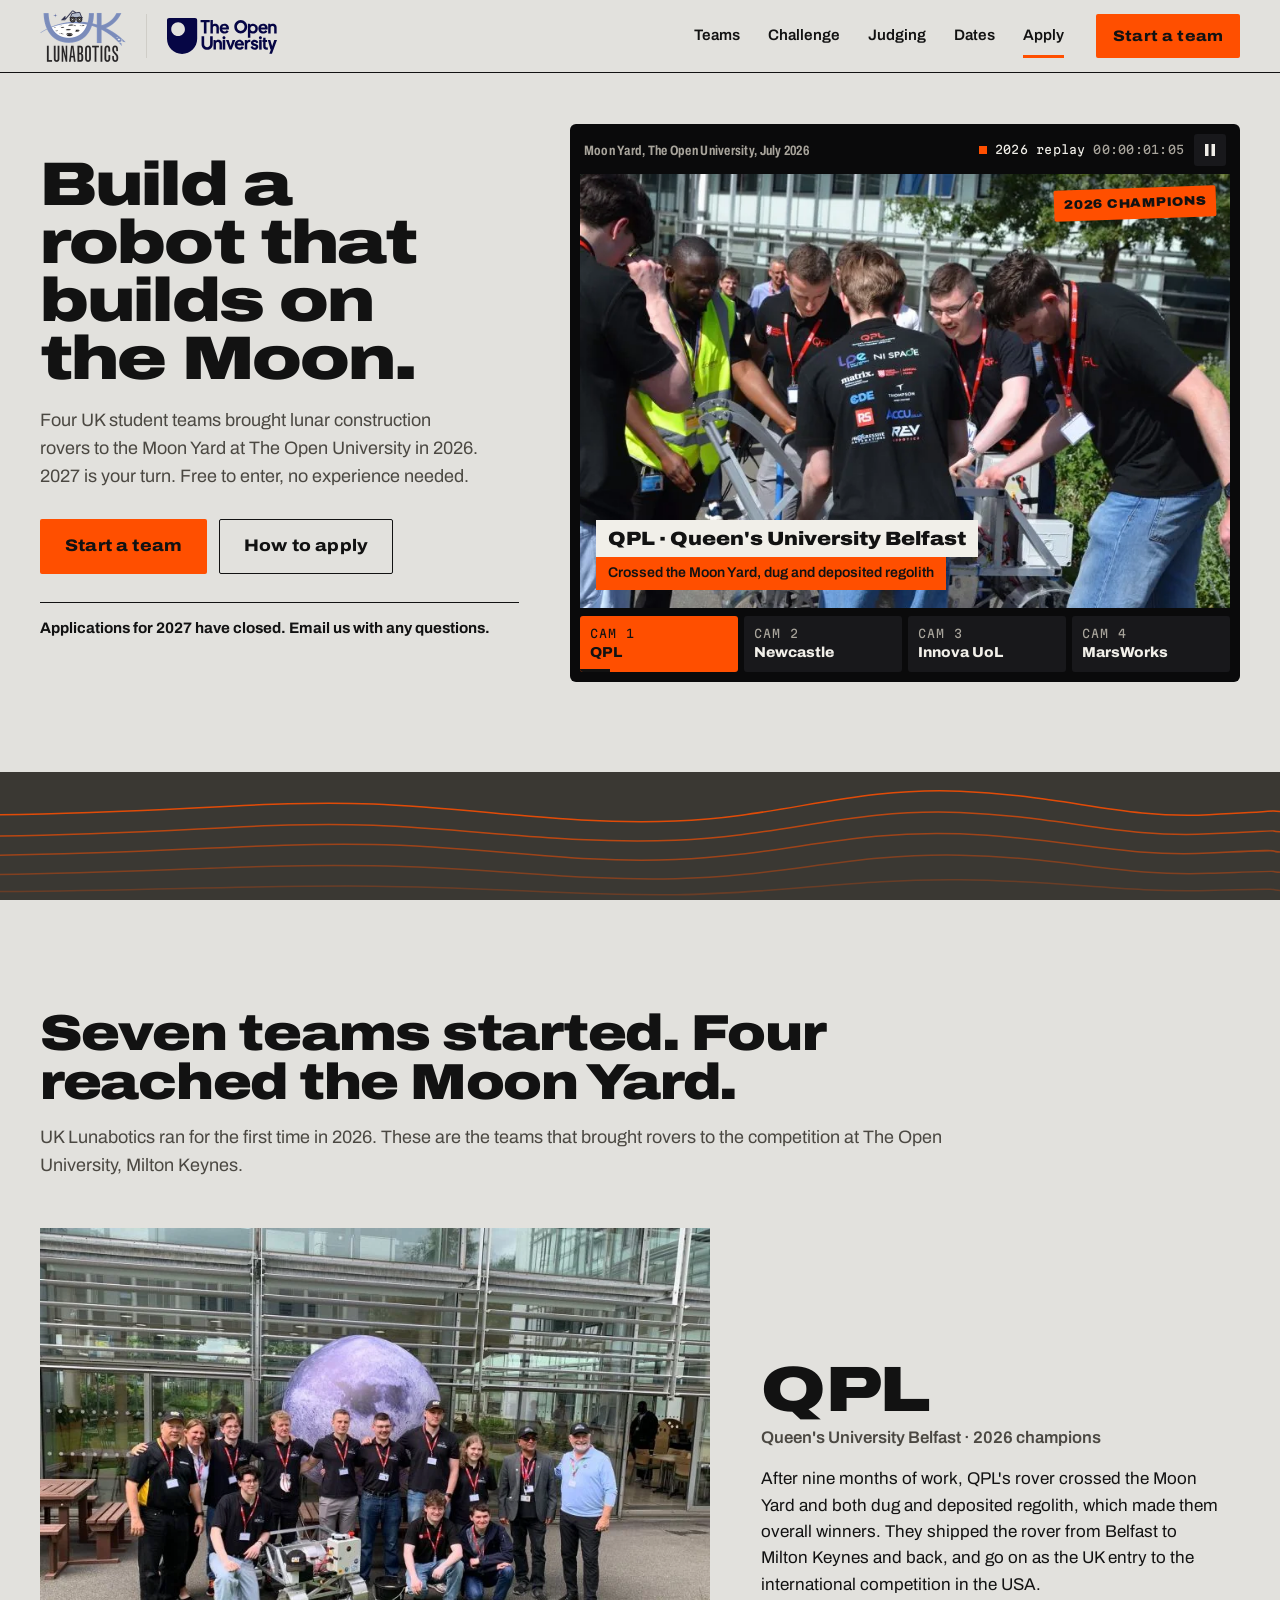
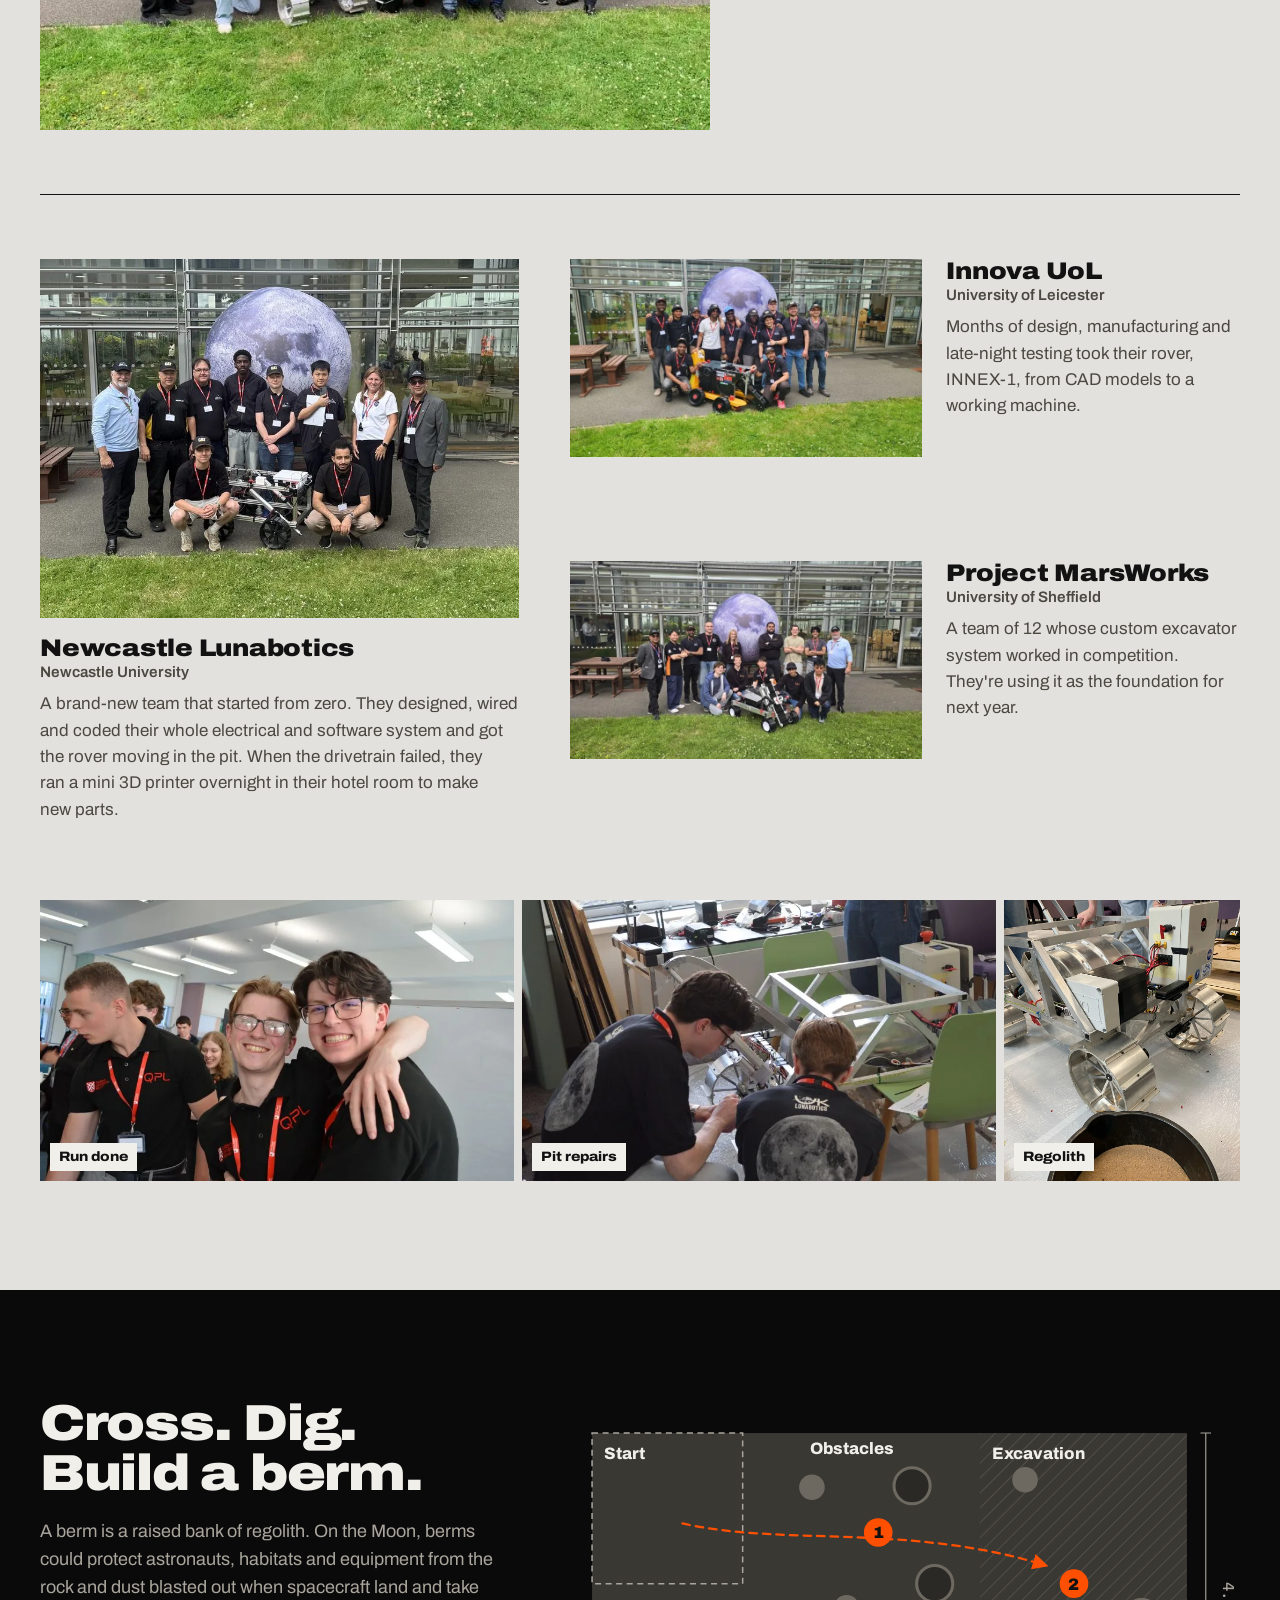
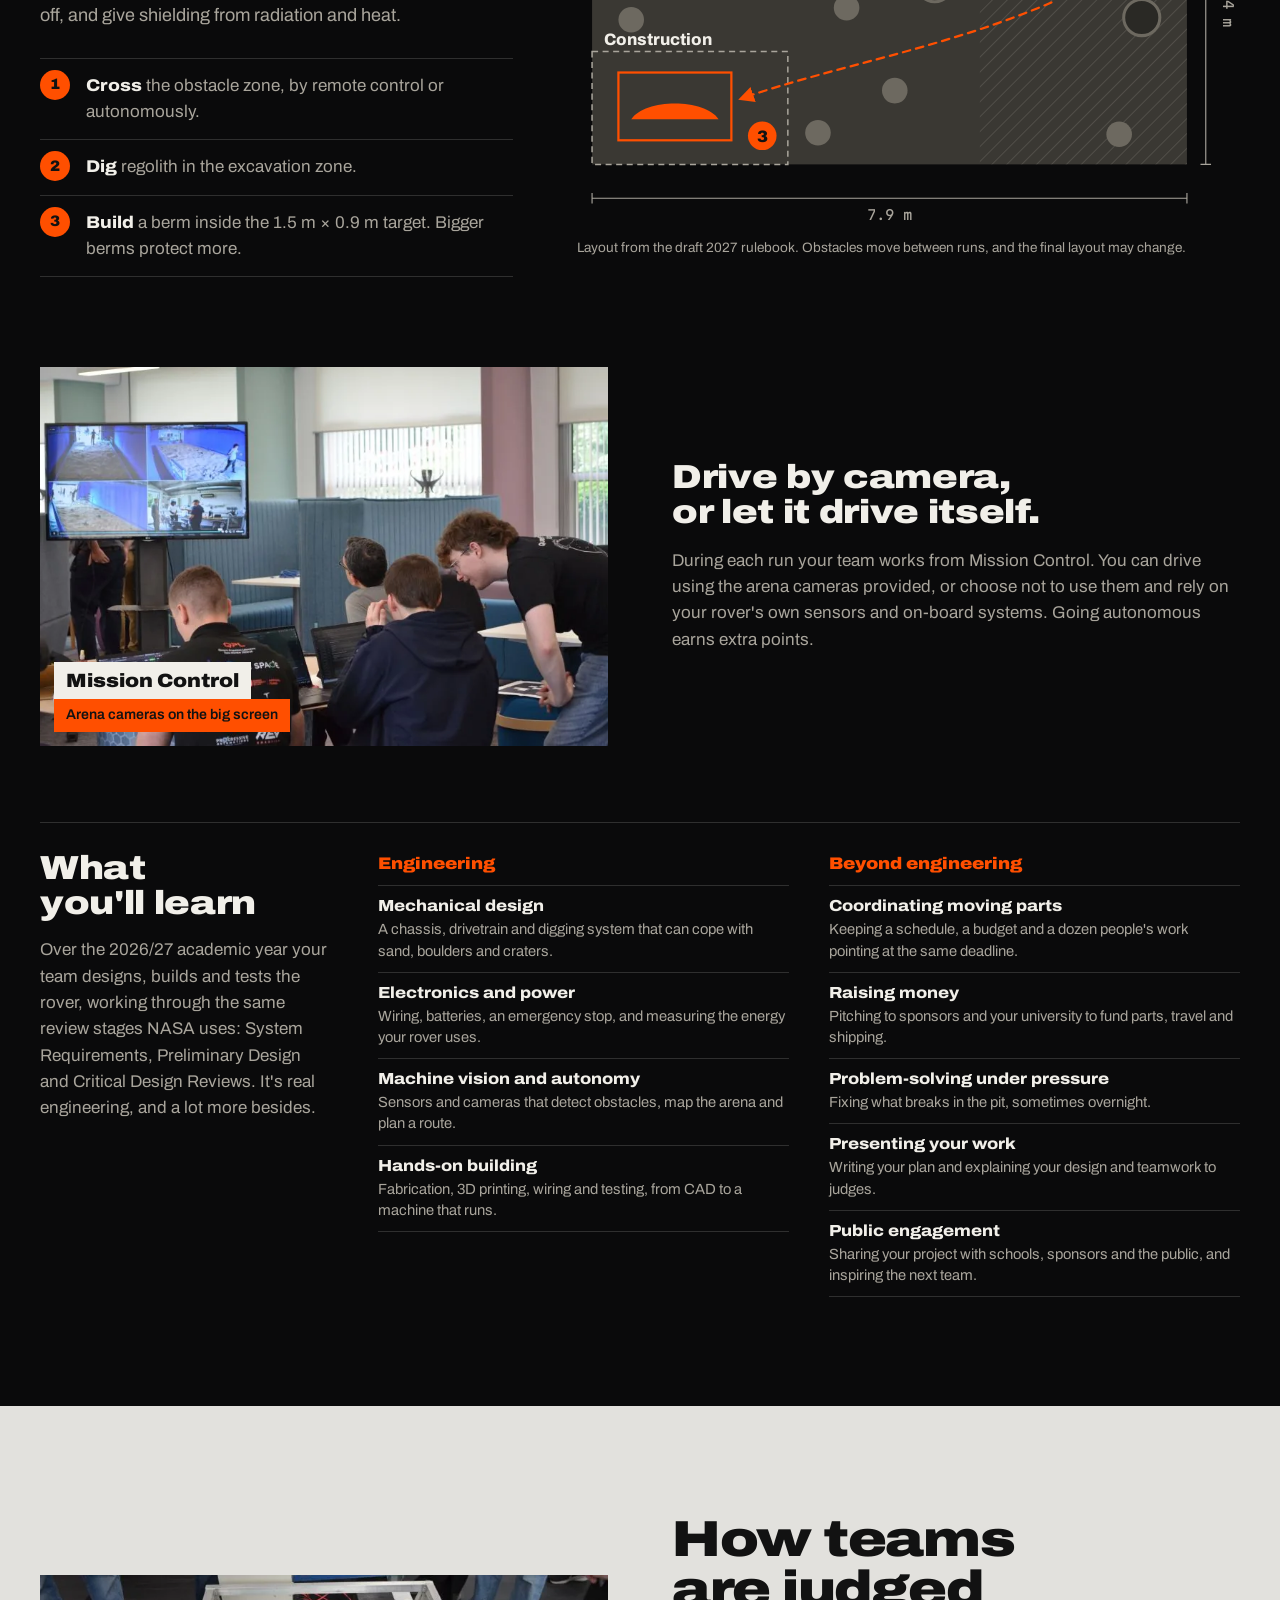
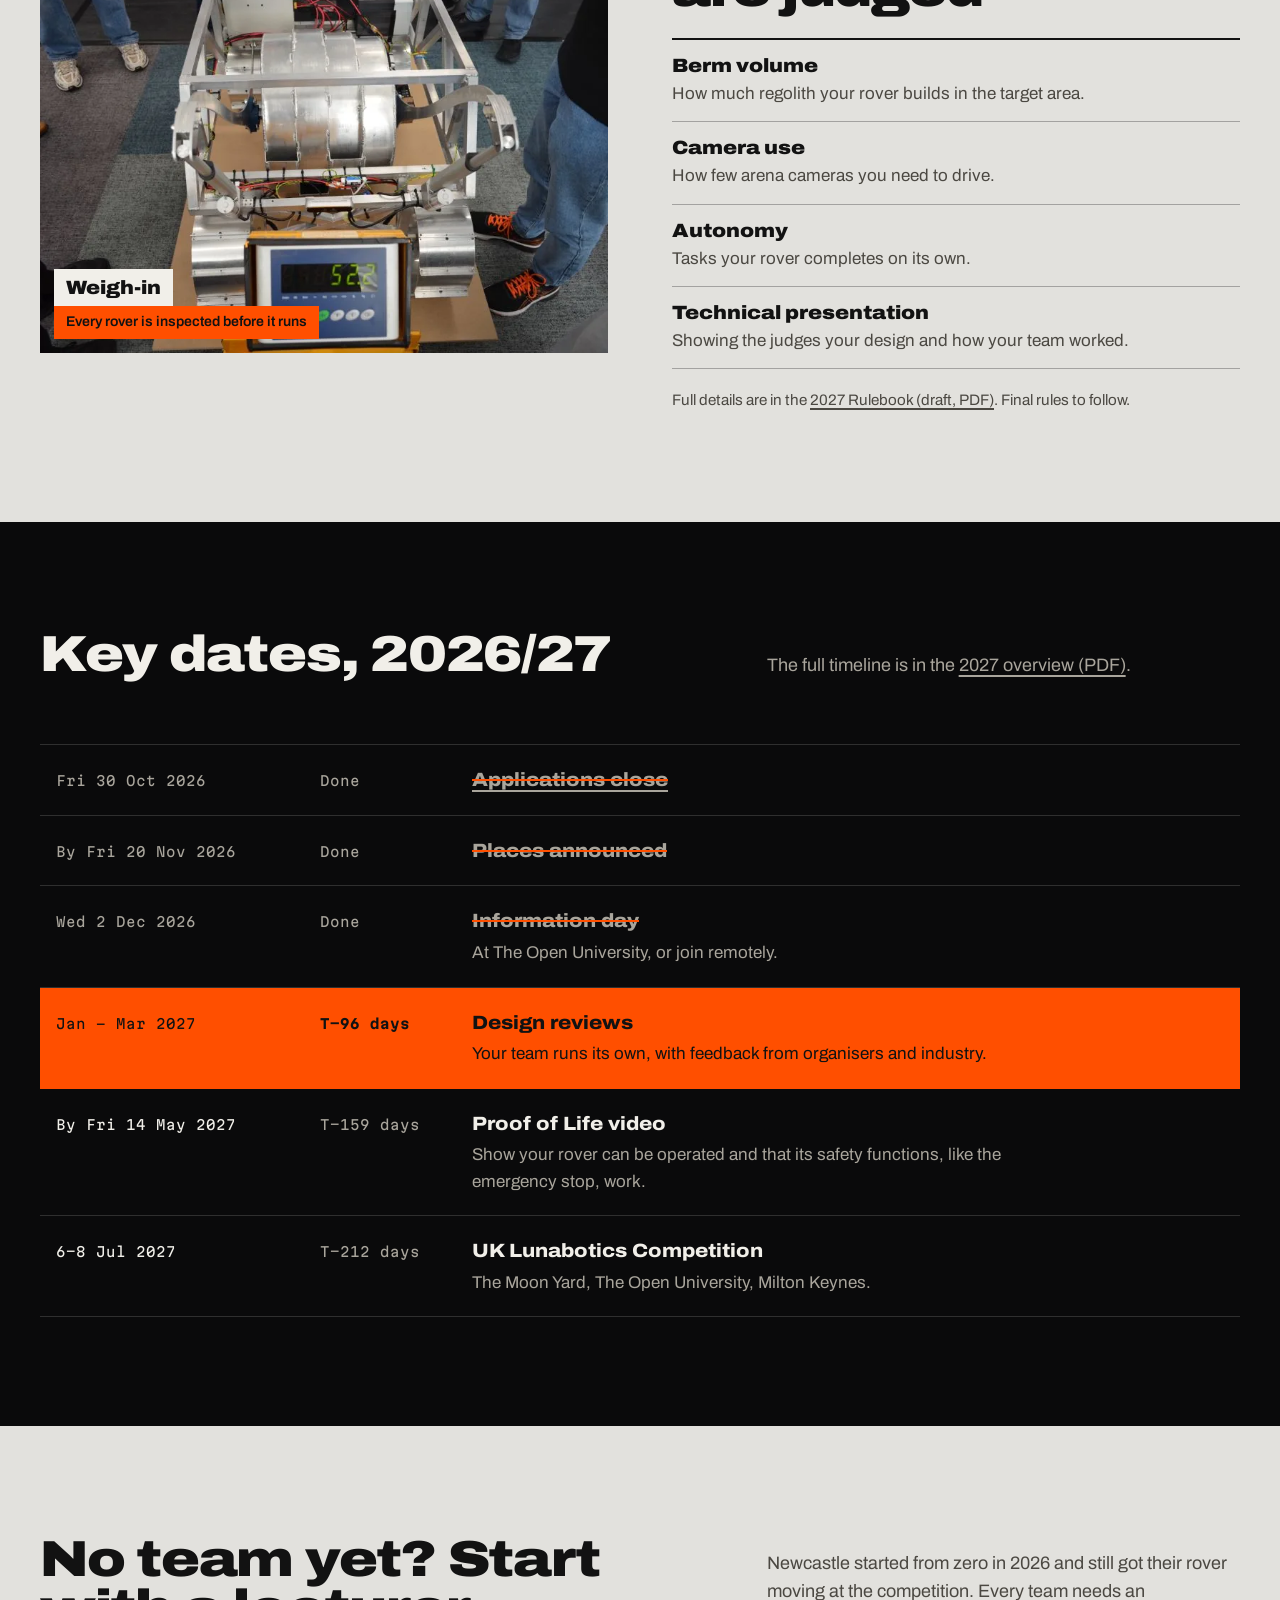
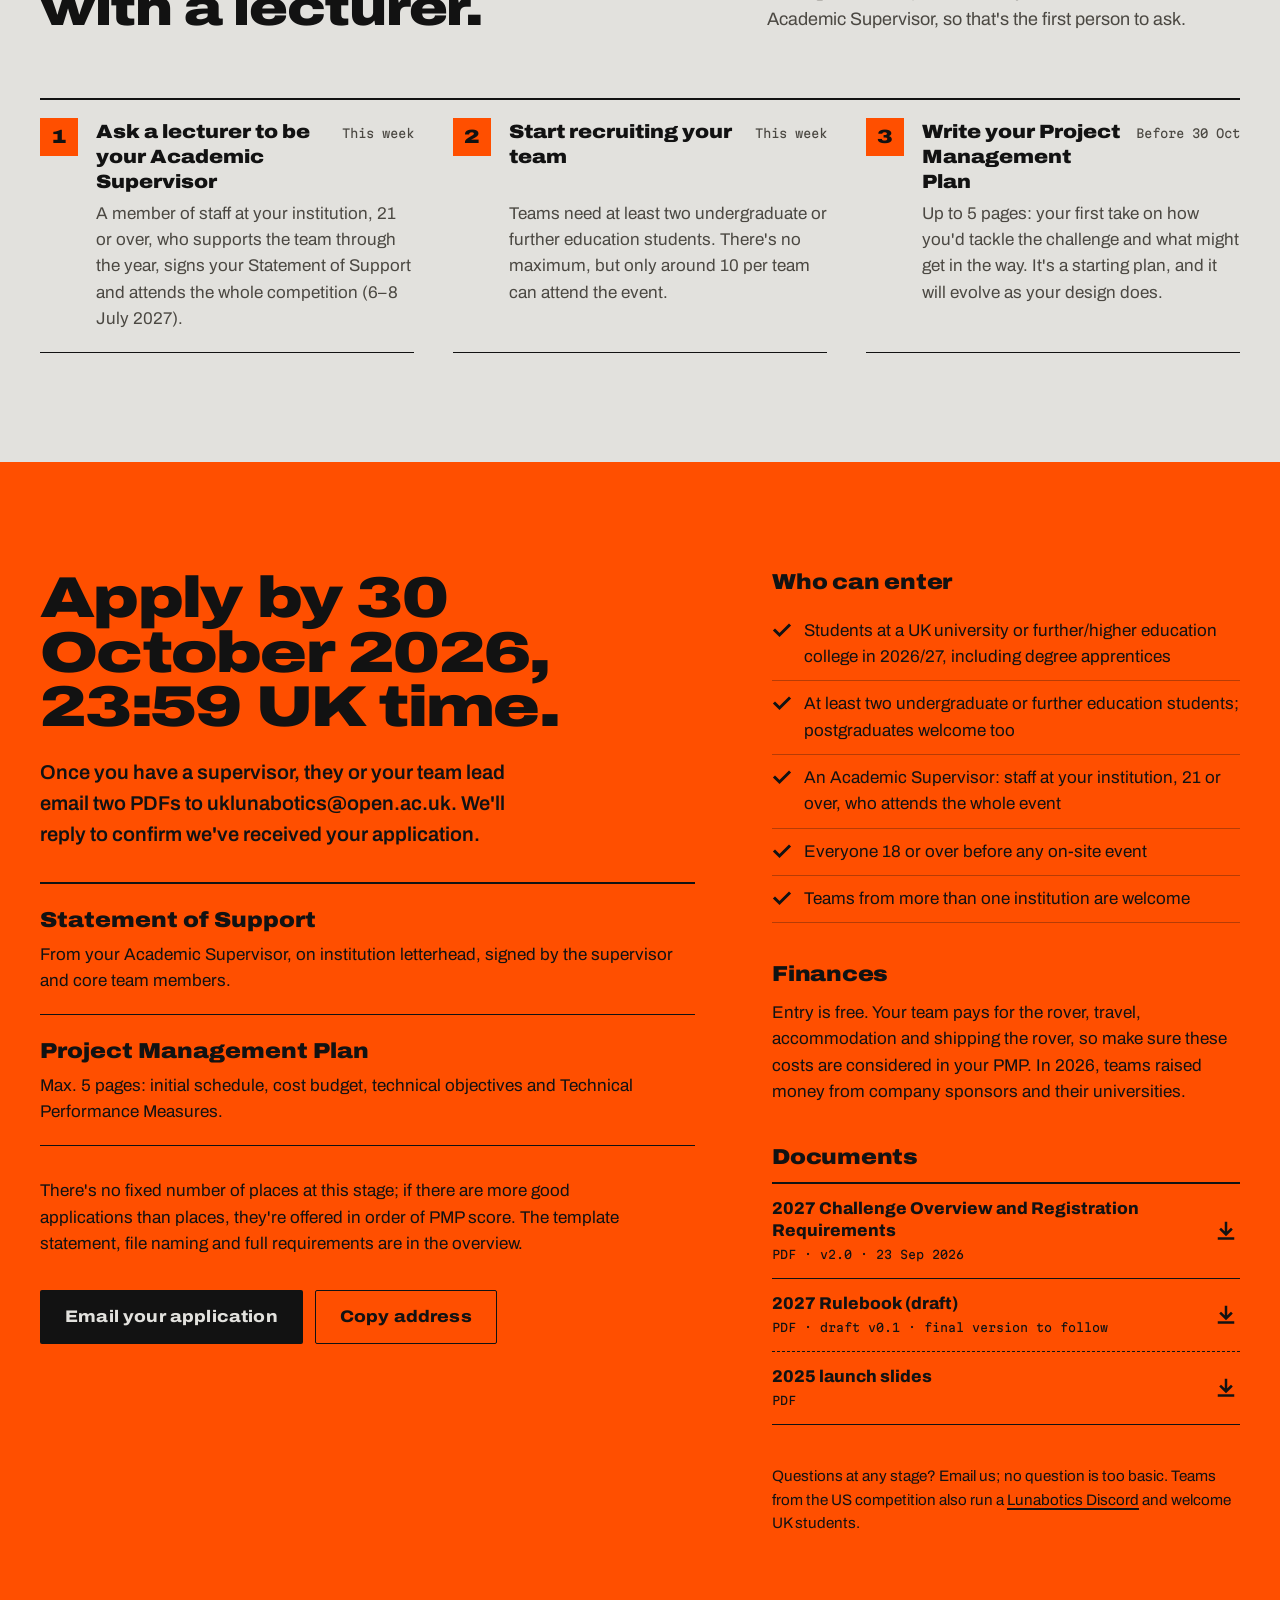
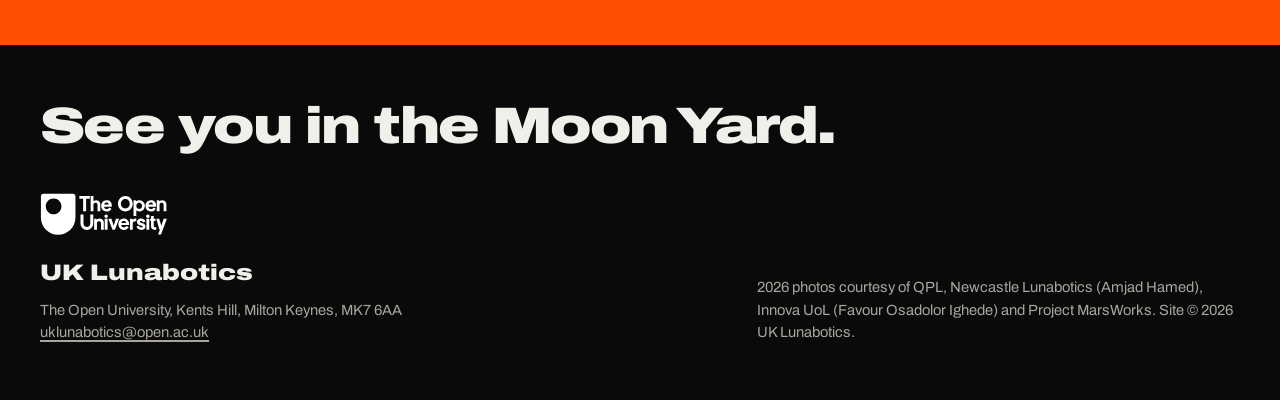
==== commit b060a5a6: "Update Proof of Life, Statement of Support and footer wording Co-Authored-By: Claude Opus 5.5 <norep" ====
--- a/index.html
+++ b/index.html
@@ -328,7 +328,7 @@
           <li data-date="2026-11-20T23:59:00Z"><time datetime="2026-11-20">By Fri 20 Nov 2026</time><span class="timeline__t"></span><div><b>Places announced</b></div></li>
           <li data-date="2026-12-02T09:00:00Z"><time datetime="2026-12-02">Wed 2 Dec 2026</time><span class="timeline__t"></span><div><b>Information day</b><p>At The Open University, or join remotely.</p></div></li>
           <li data-date="2027-03-12T23:59:00Z"><time datetime="2027-01-29">Jan – Mar 2027</time><span class="timeline__t"></span><div><b>Design reviews</b><p>Your team runs its own, with feedback from organisers and industry.</p></div></li>
-          <li data-date="2027-05-14T23:59:00Z"><time datetime="2027-05-14">By Fri 14 May 2027</time><span class="timeline__t"></span><div><b>Proof of Life video</b><p>Your rover moving material, and its emergency stop working.</p></div></li>
+          <li data-date="2027-05-14T23:59:00Z"><time datetime="2027-05-14">By Fri 14 May 2027</time><span class="timeline__t"></span><div><b>Proof of Life video</b><p>Show your rover can be operated and that its safety functions, like the emergency stop, work.</p></div></li>
           <li data-date="2027-07-06T09:00:00Z"><time datetime="2027-07-06">6–8 Jul 2027</time><span class="timeline__t"></span><div><b>UK Lunabotics Competition</b><p>The Moon Yard, The Open University, Milton Keynes.</p></div></li>
         </ol>
       </div>
@@ -372,7 +372,7 @@
           <ol class="docs-to-send">
             <li>
               <b>Statement of Support</b>
-              <span>From your Academic Supervisor, on institution letterhead, signed by the supervisor and team members.</span>
+              <span>From your Academic Supervisor, on institution letterhead, signed by the supervisor and core team members.</span>
             </li>
             <li>
               <b>Project Management Plan</b>
@@ -421,7 +421,7 @@
           <p class="foot__name">UK Lunabotics</p>
           <p>The Open University, Kents Hill, Milton Keynes, MK7 6AA<br><a href="mailto:uklunabotics@open.ac.uk">uklunabotics@open.ac.uk</a></p>
         </div>
-        <p class="foot__small">2026 photos courtesy of QPL, Newcastle Lunabotics (Amjad Hamed), Innova UoL (Favour Osadolor Ighede) and Project MarsWorks; photos remain © their teams. Site © 2026 UK Lunabotics.</p>
+        <p class="foot__small">2026 photos courtesy of QPL, Newcastle Lunabotics (Amjad Hamed), Innova UoL (Favour Osadolor Ighede) and Project MarsWorks. Site © 2026 UK Lunabotics.</p>
       </div>
     </div>
   </footer>
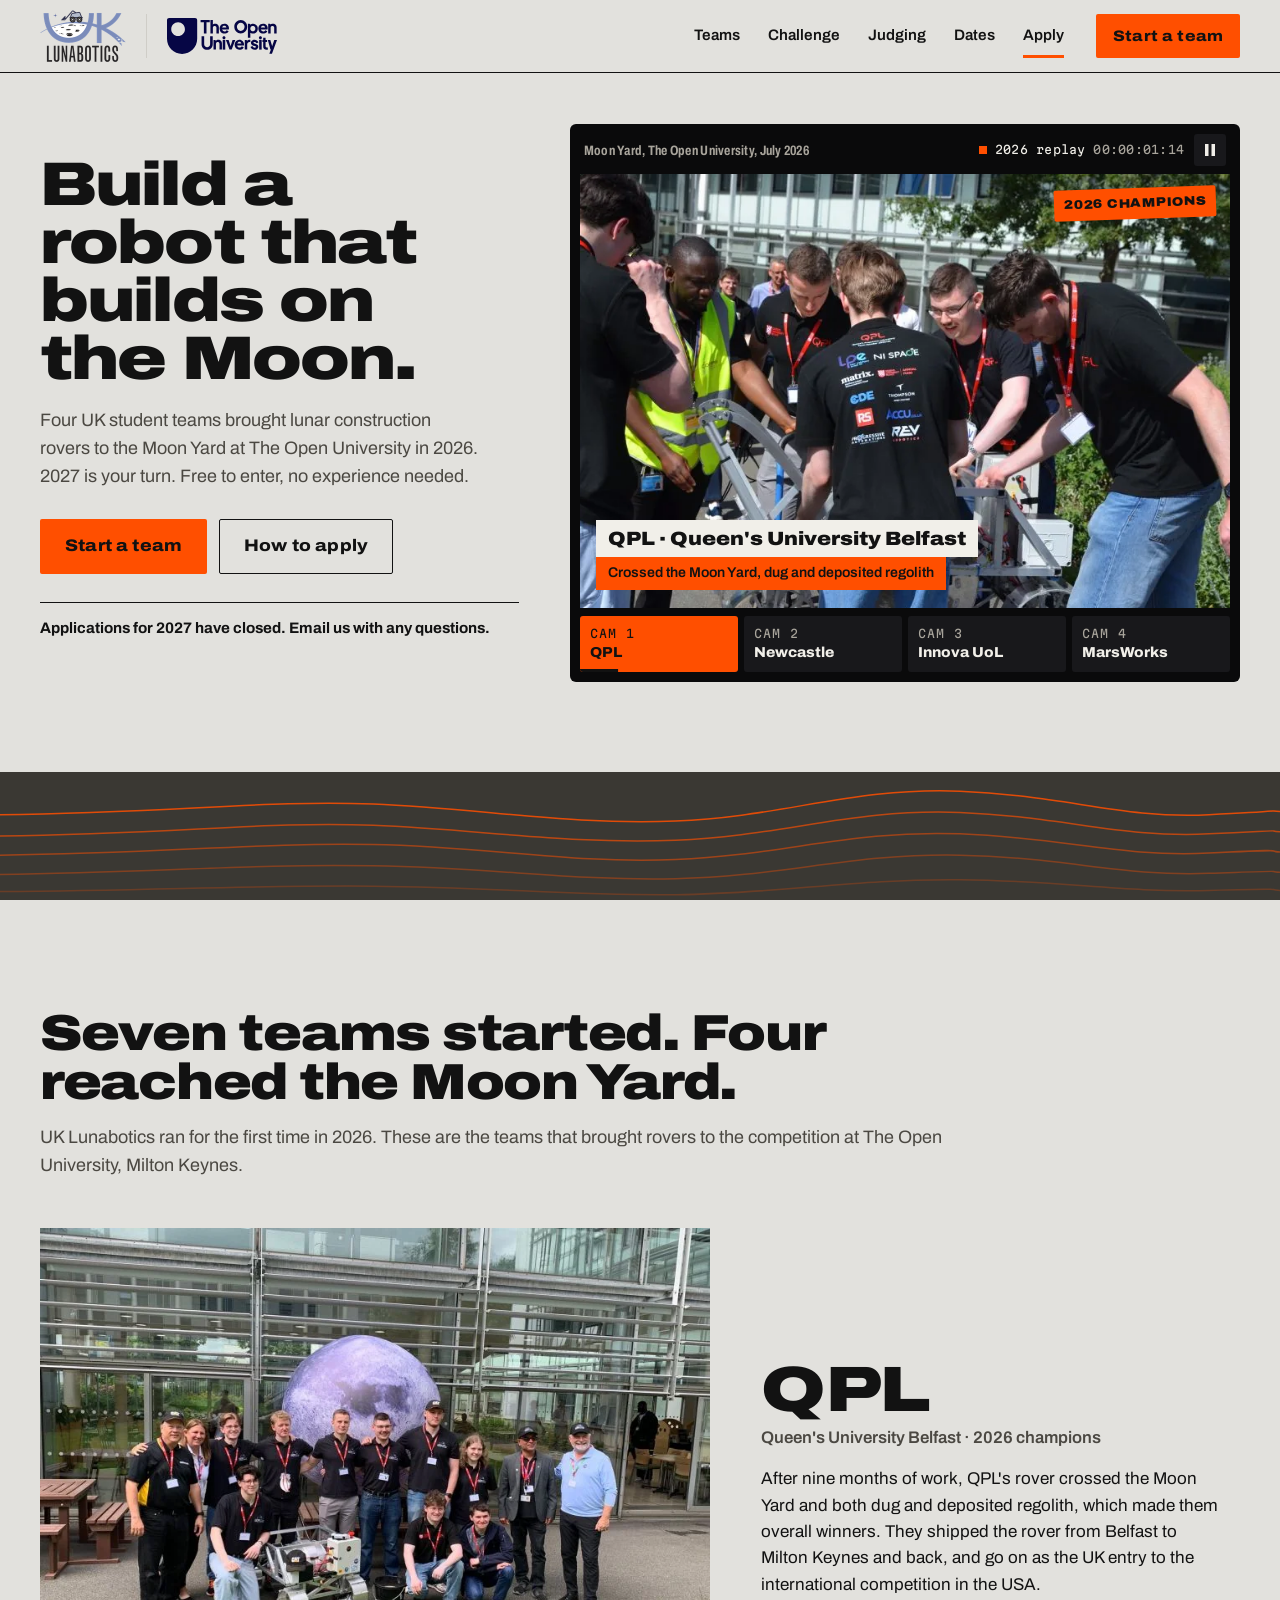
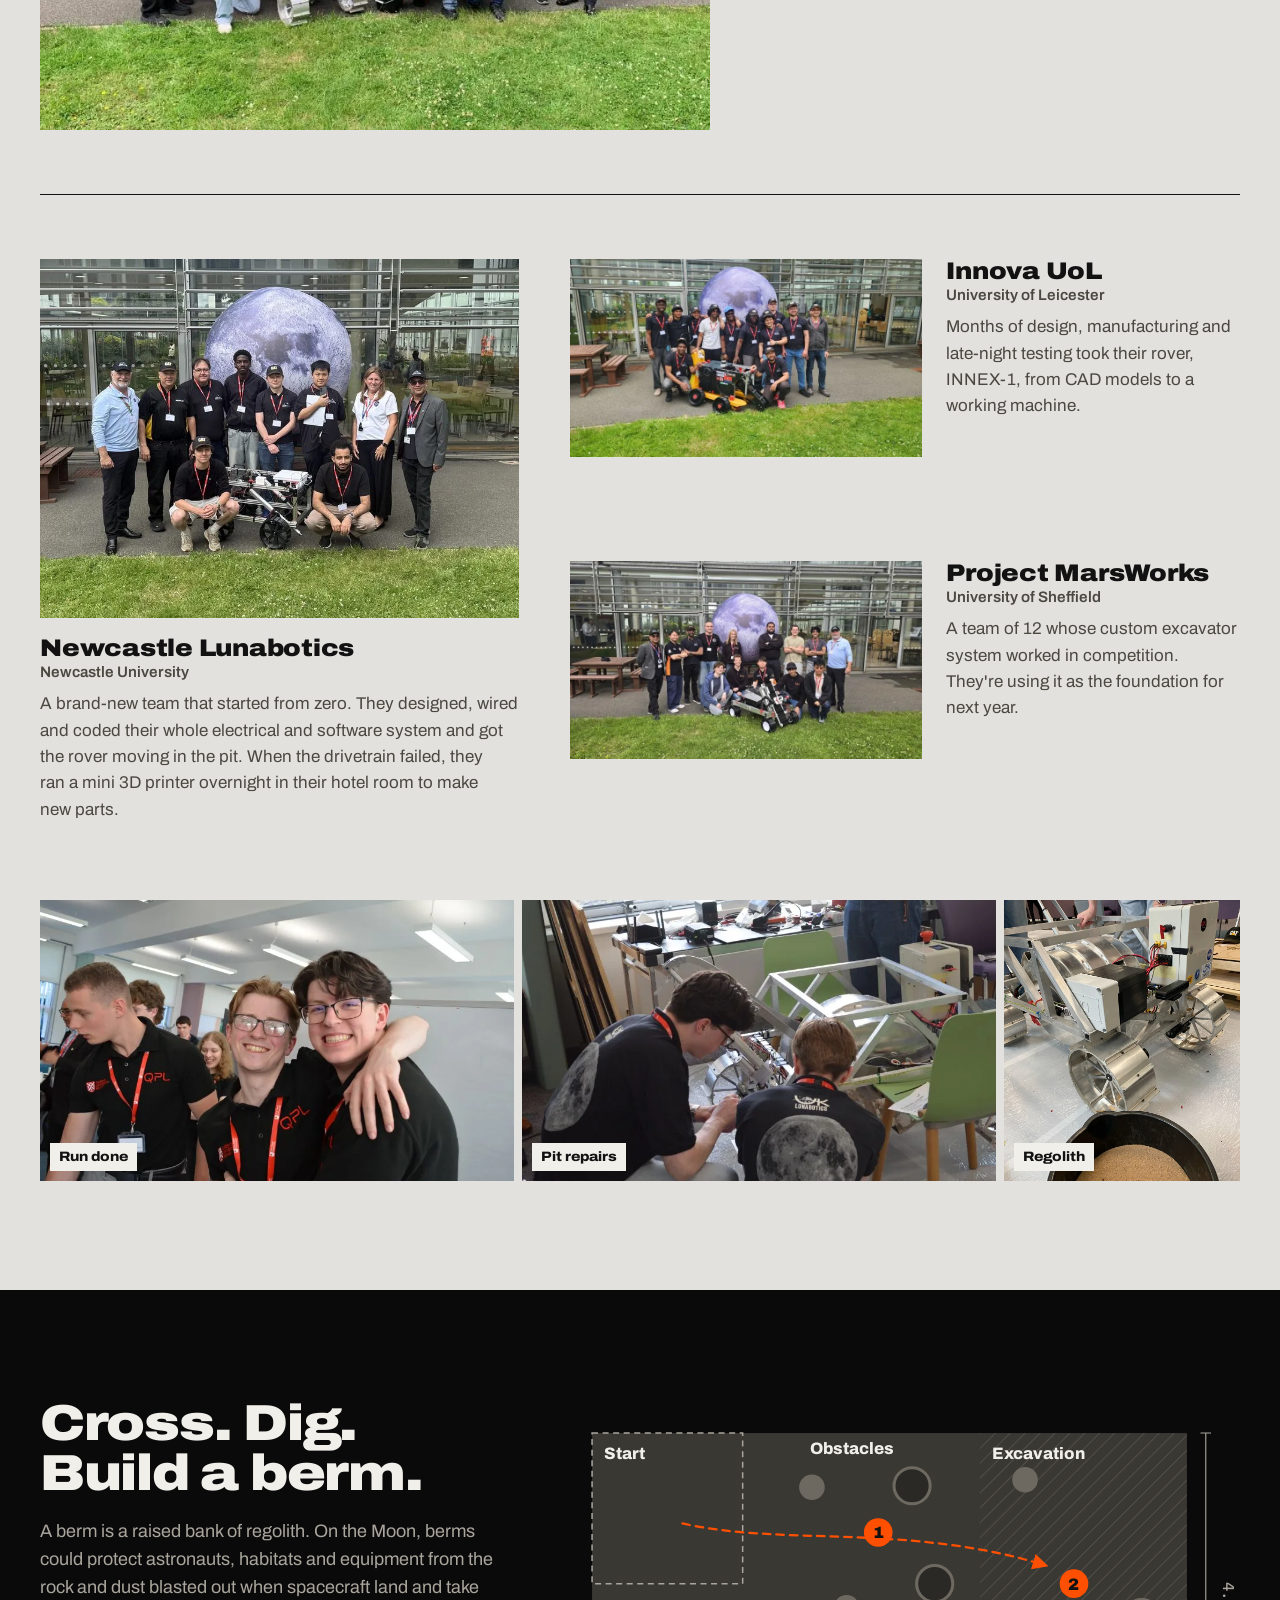
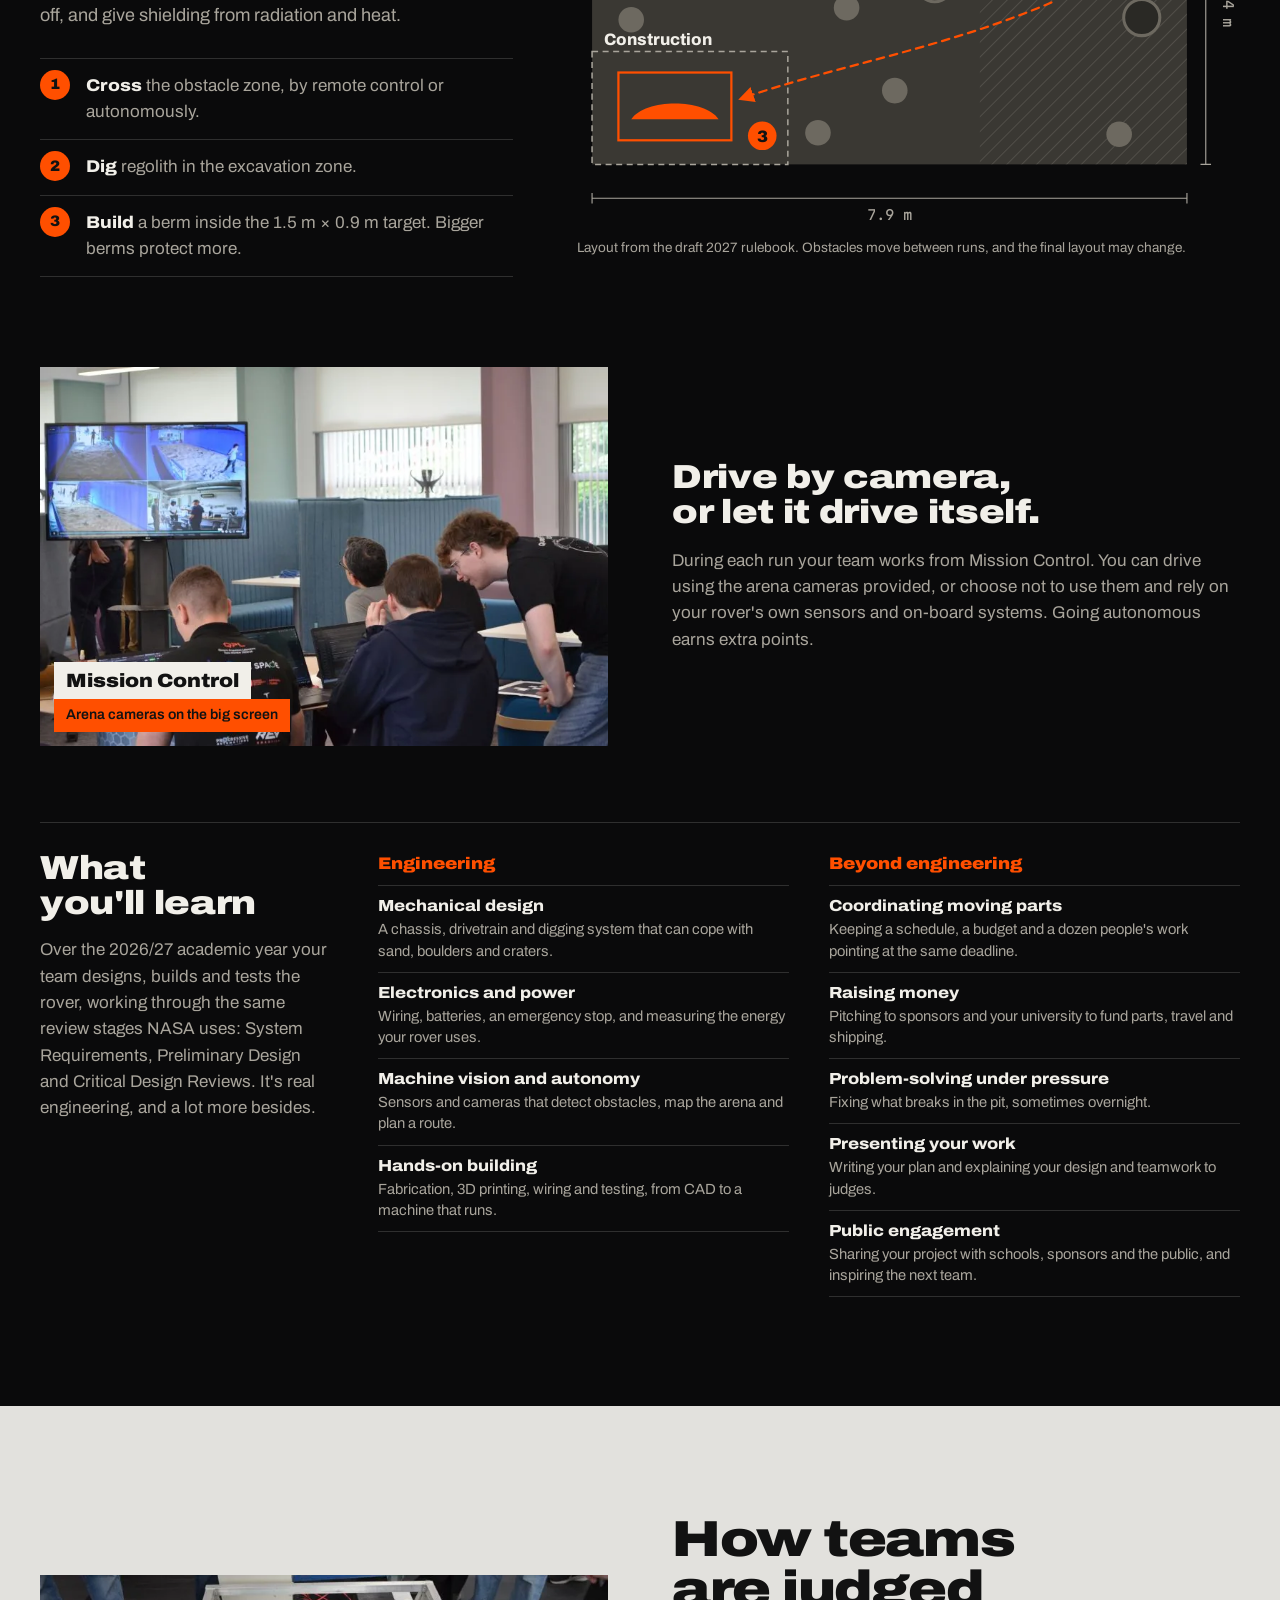
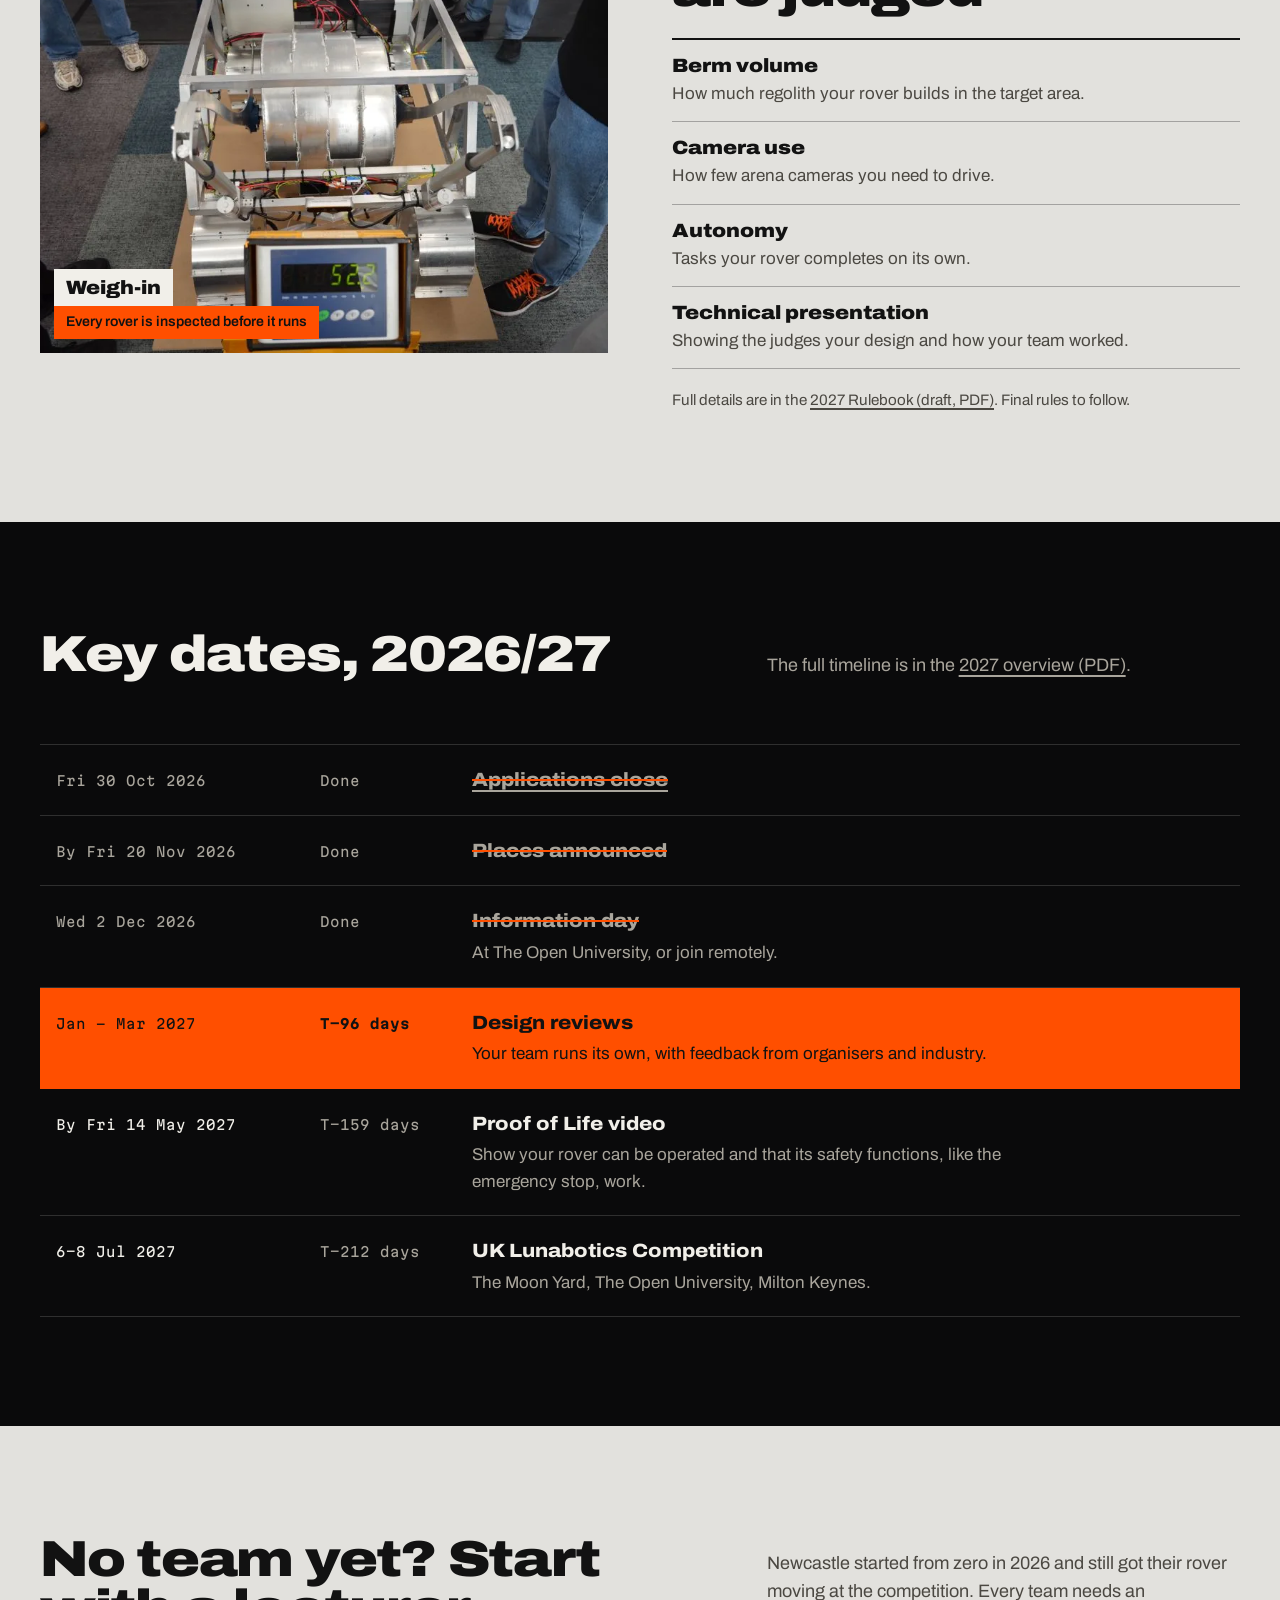
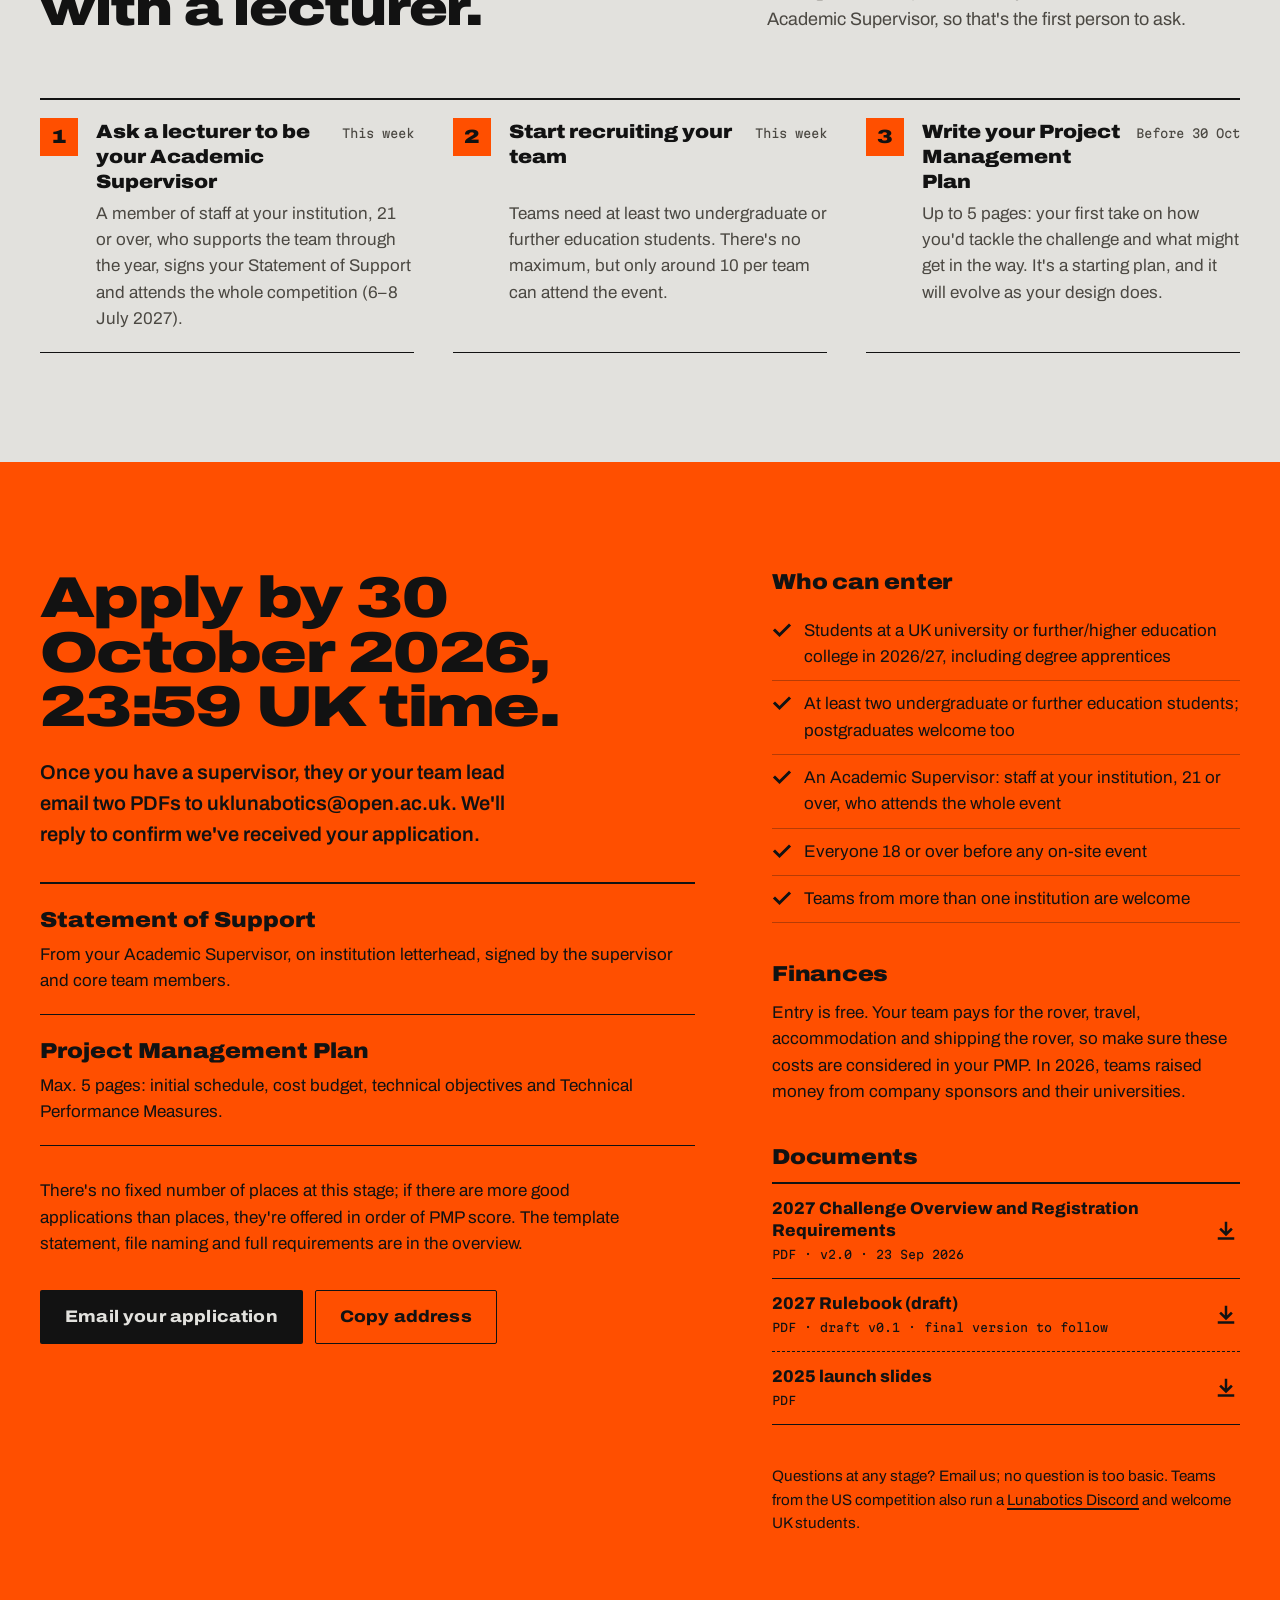
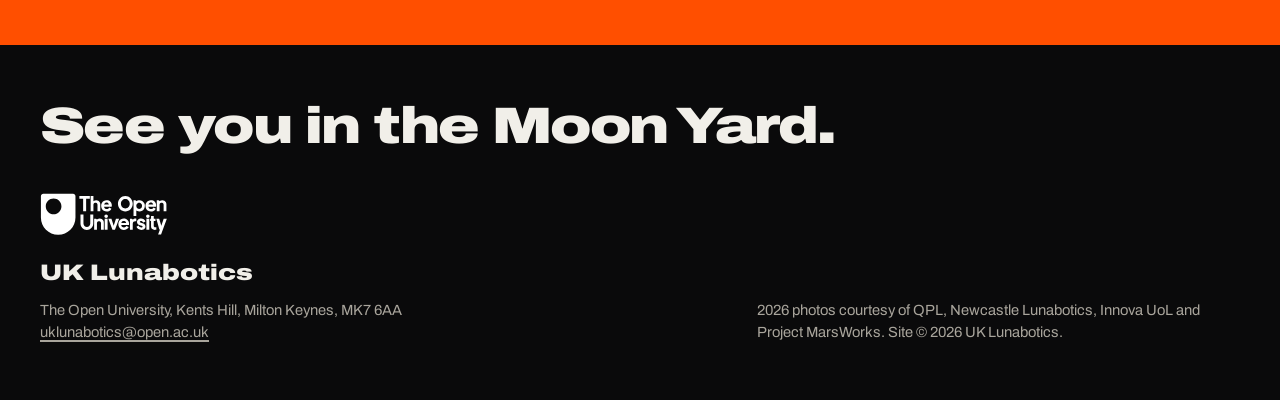
==== commit 6a0649f1: "Credit 2026 photos to teams only Co-Authored-By: Claude Opus 5.5 <noreply@anthropic.com>" ====
--- a/index.html
+++ b/index.html
@@ -421,7 +421,7 @@
           <p class="foot__name">UK Lunabotics</p>
           <p>The Open University, Kents Hill, Milton Keynes, MK7 6AA<br><a href="mailto:uklunabotics@open.ac.uk">uklunabotics@open.ac.uk</a></p>
         </div>
-        <p class="foot__small">2026 photos courtesy of QPL, Newcastle Lunabotics (Amjad Hamed), Innova UoL (Favour Osadolor Ighede) and Project MarsWorks. Site © 2026 UK Lunabotics.</p>
+        <p class="foot__small">2026 photos courtesy of QPL, Newcastle Lunabotics, Innova UoL and Project MarsWorks. Site © 2026 UK Lunabotics.</p>
       </div>
     </div>
   </footer>
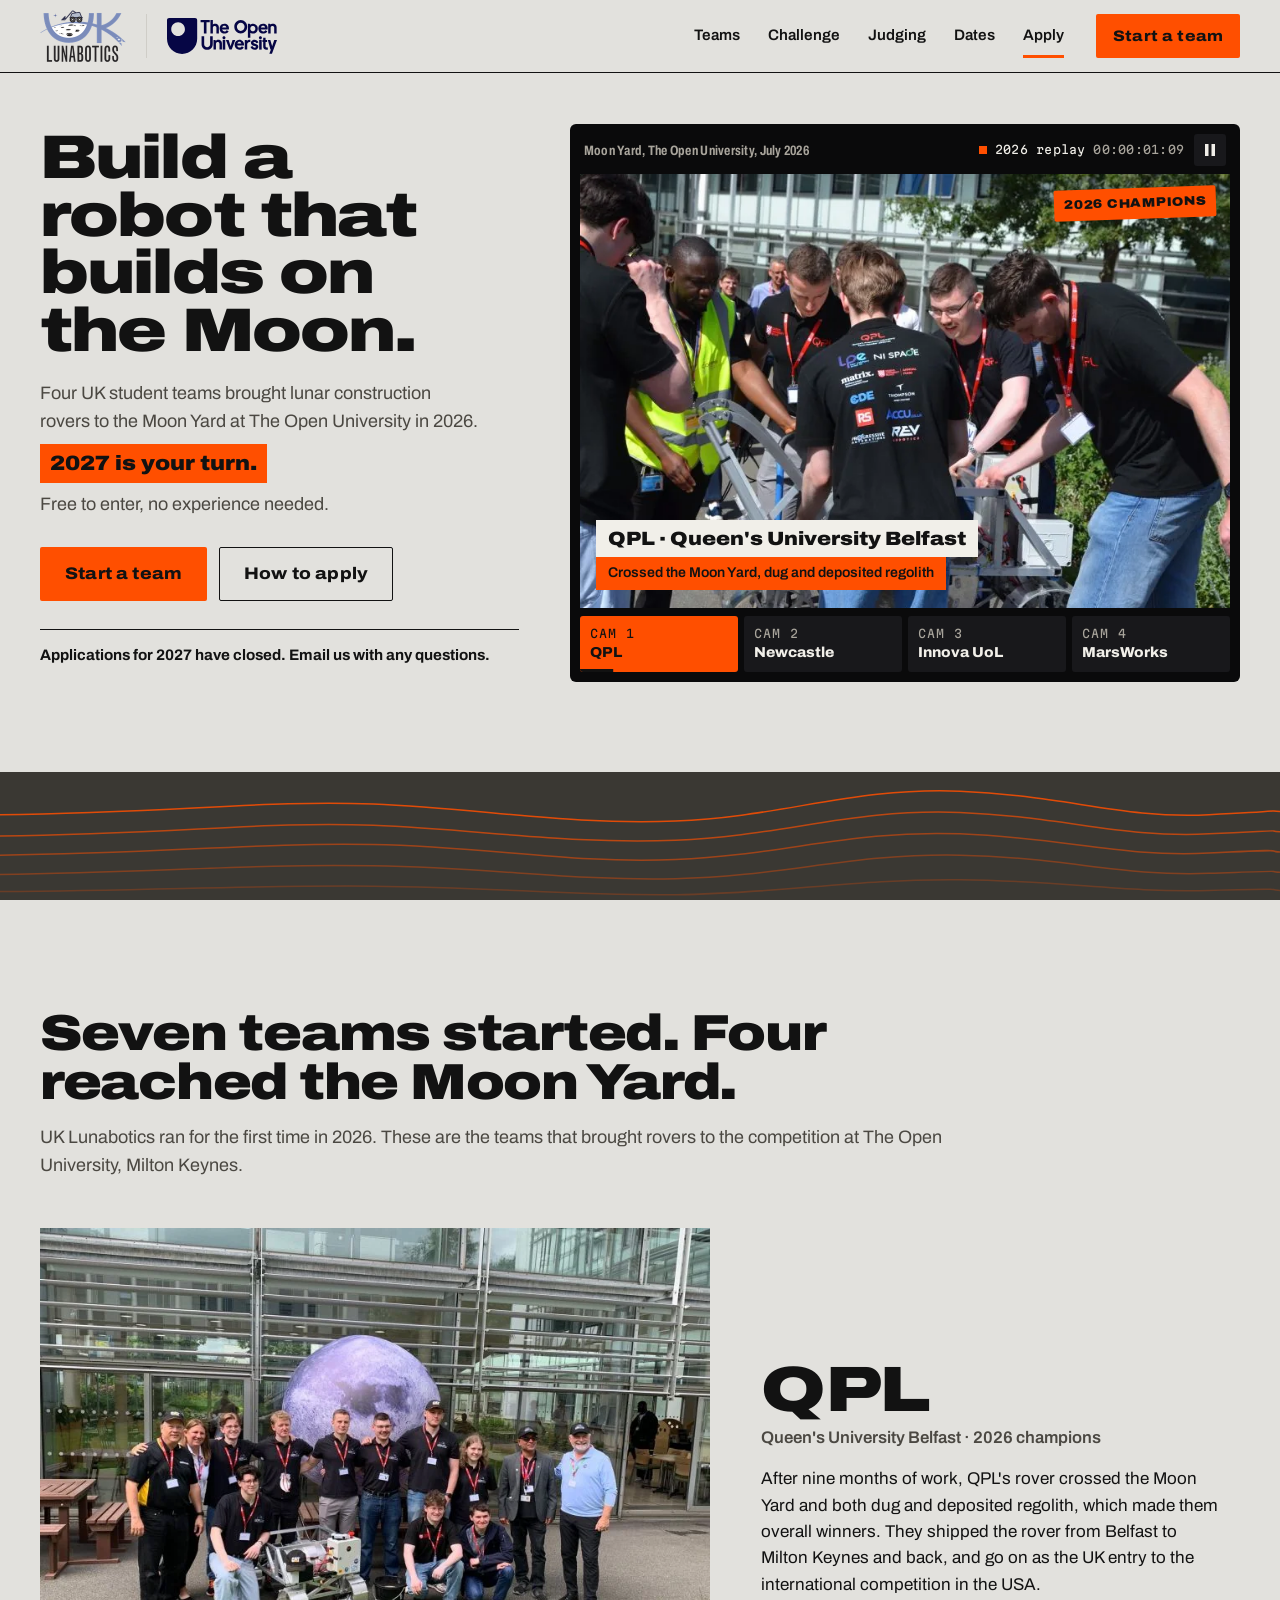
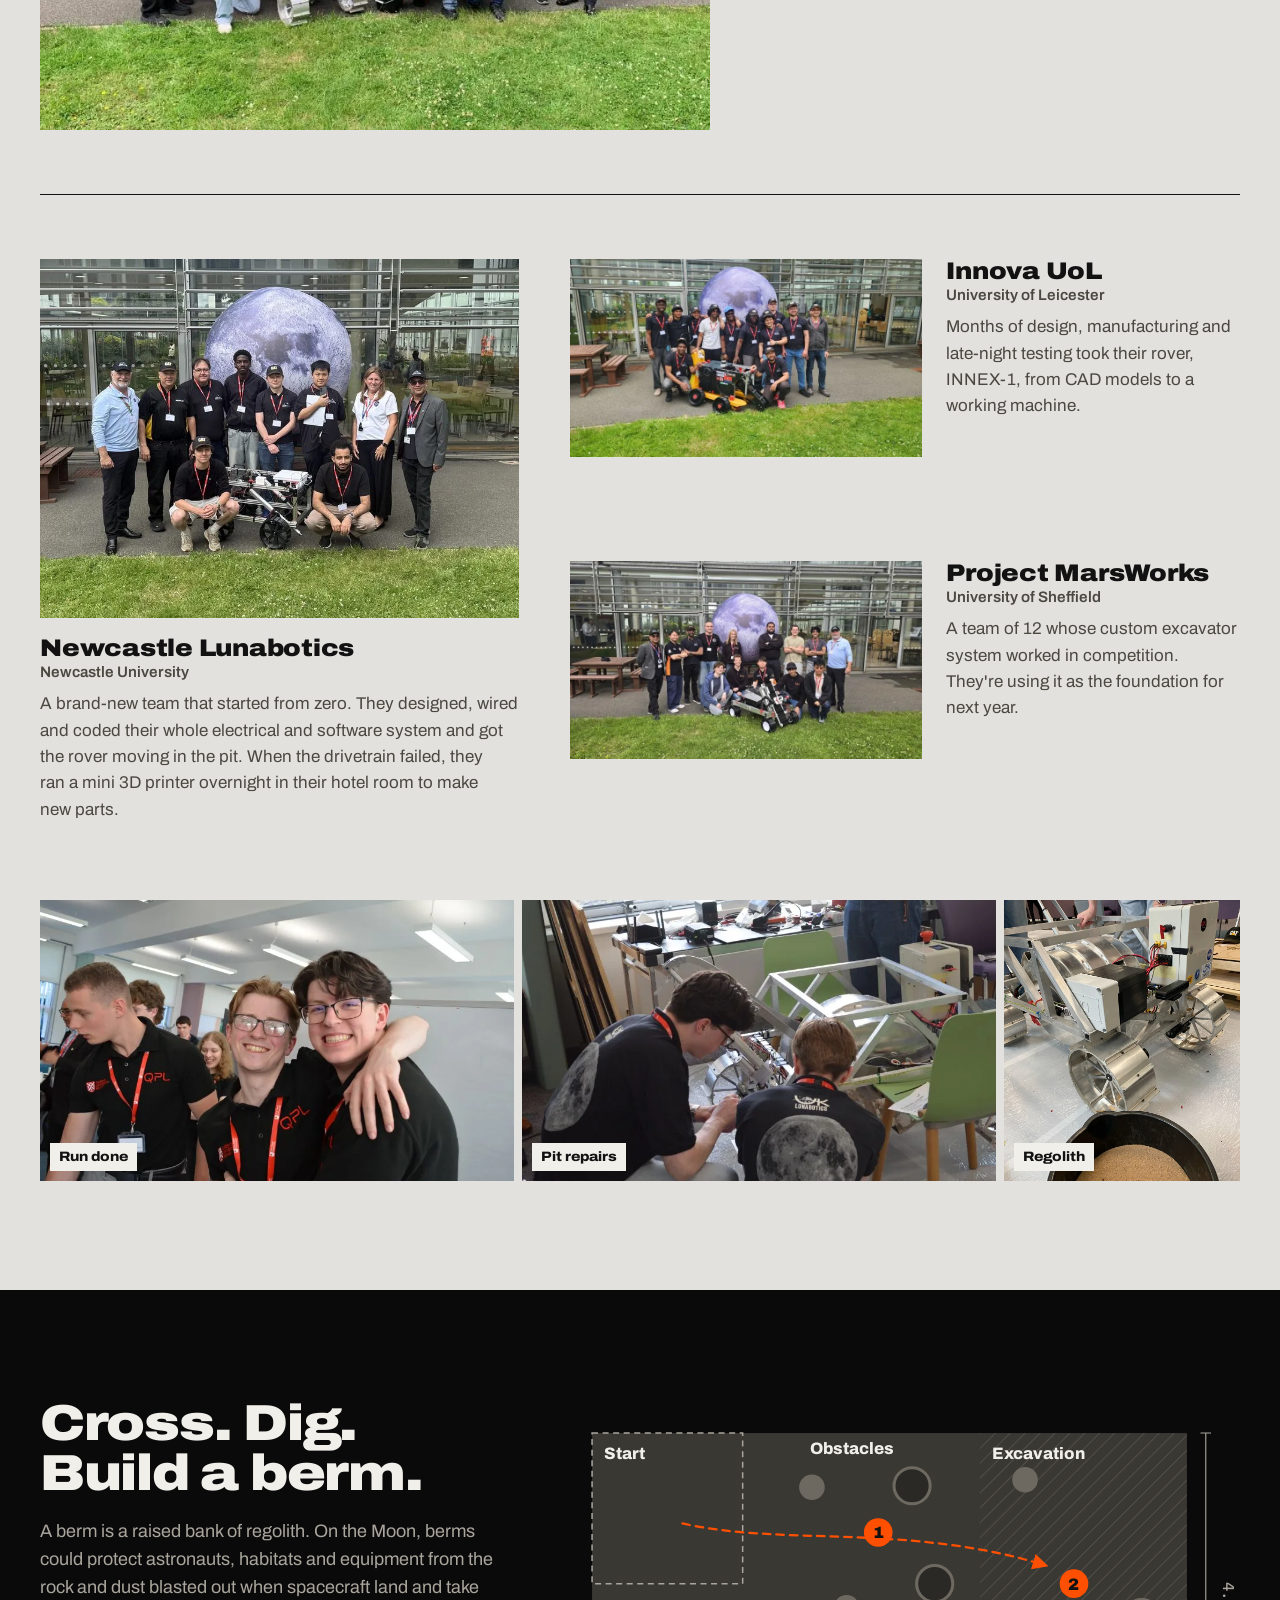
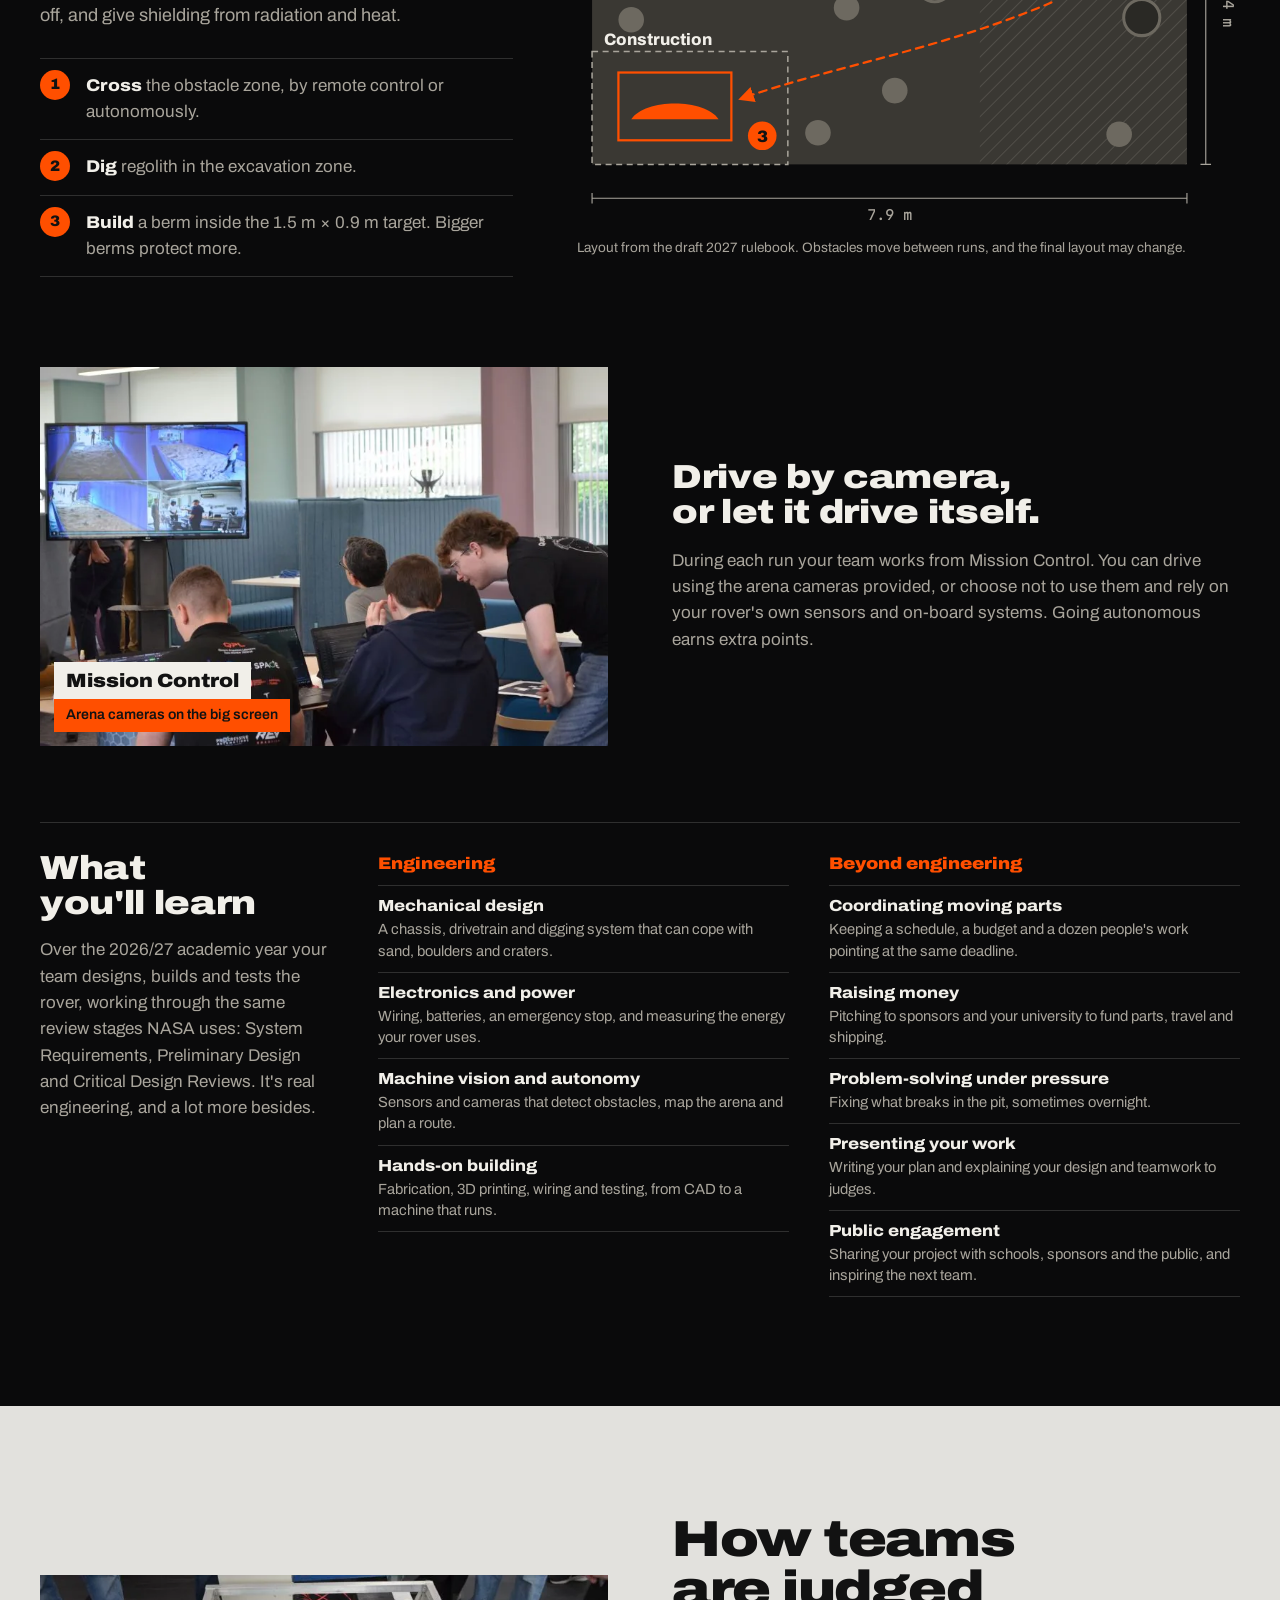
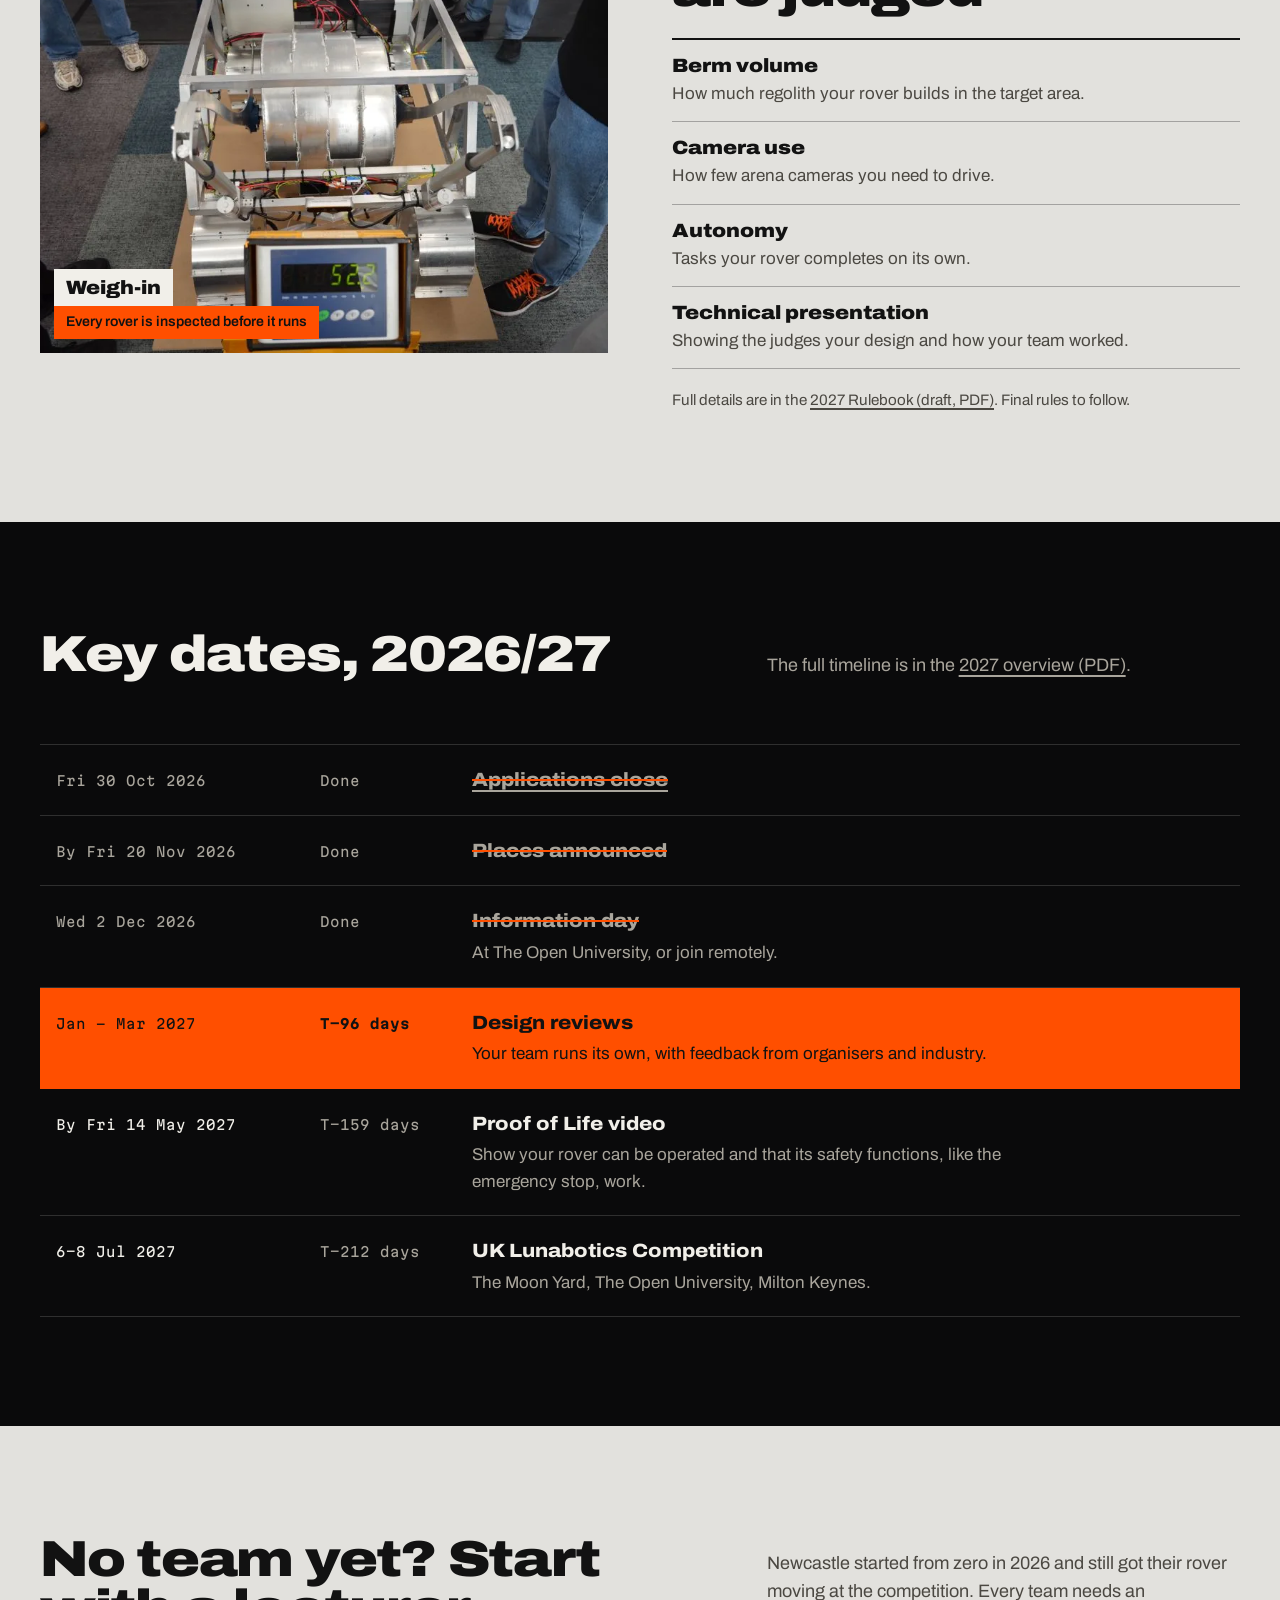
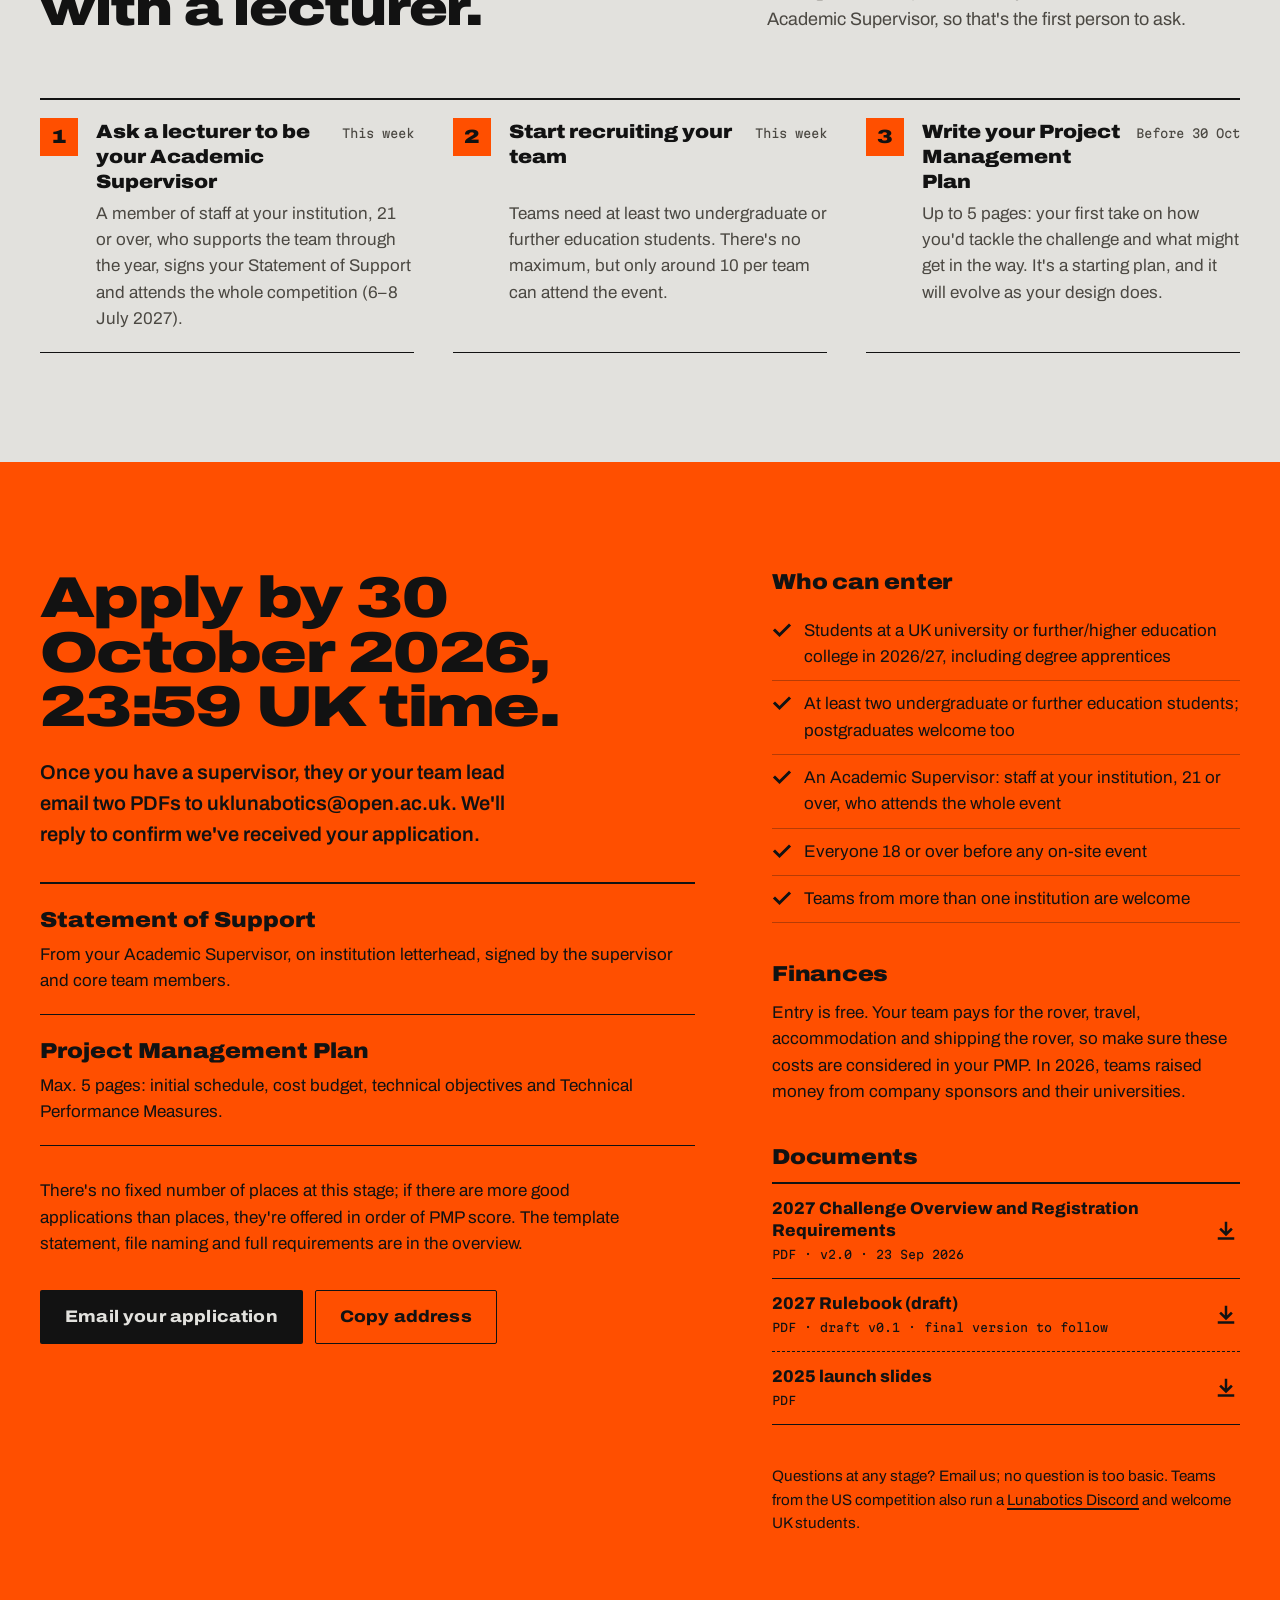
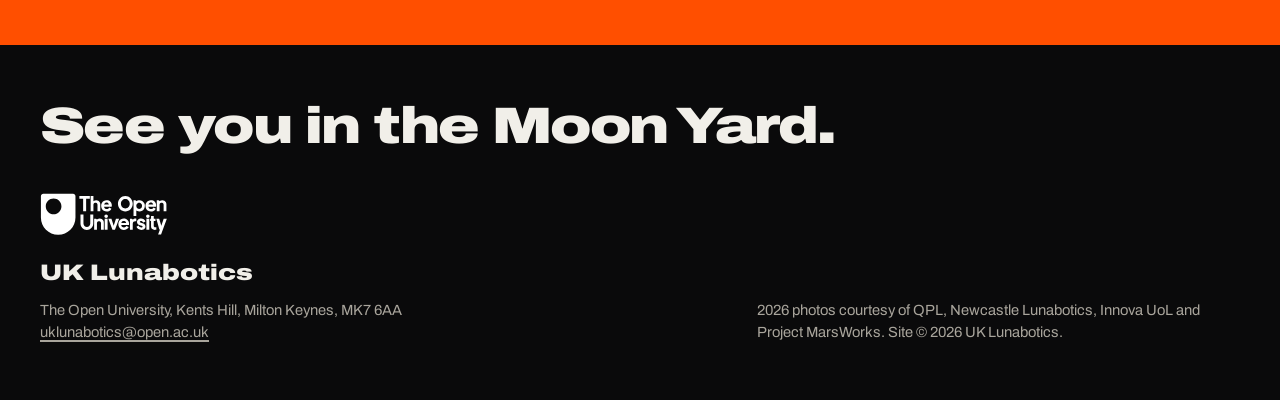
==== commit 05596b63: "Break hero intro into lines and highlight 2027 is your turn Co-Authored-By: Claude Opus 5.5 <noreply" ====
--- a/index.html
+++ b/index.html
@@ -51,7 +51,7 @@
       <div class="wrap hero__grid">
         <div class="hero__copy">
           <h1 id="hero-title">Build a robot that builds on the Moon.</h1>
-          <p class="hero__lede">Four UK student teams brought lunar construction rovers to the Moon Yard at The Open University in 2026. 2027 is your turn. Free to enter, no experience needed.</p>
+          <p class="hero__lede">Four UK student teams brought lunar construction rovers to the Moon Yard at The Open University in 2026.<br><span class="hero__turn">2027 is your turn.</span><br>Free to enter, no experience needed.</p>
 
           <div class="hero__actions">
             <a class="btn btn--orange btn--big" href="#start">Start a team</a>
--- a/site.css
+++ b/site.css
@@ -142,6 +142,11 @@
   line-height: 0.94; letter-spacing: -0.03em;
 }
 .hero__lede { margin-top: 20px; max-width: 44ch; font-size: 1.125rem; color: var(--ink-soft); }
+.hero__turn {
+  display: inline-block; margin: 8px 0;
+  background: var(--orange); color: var(--ink); padding: 3px 10px 4px;
+  font-weight: 900; font-stretch: 112%; font-size: 1.15em;
+}
 .hero__actions { display: flex; flex-wrap: wrap; gap: 12px; margin-top: 28px; }
 
 .countdown { margin-top: 28px; padding-top: 14px; border-top: 1px solid var(--ink); }
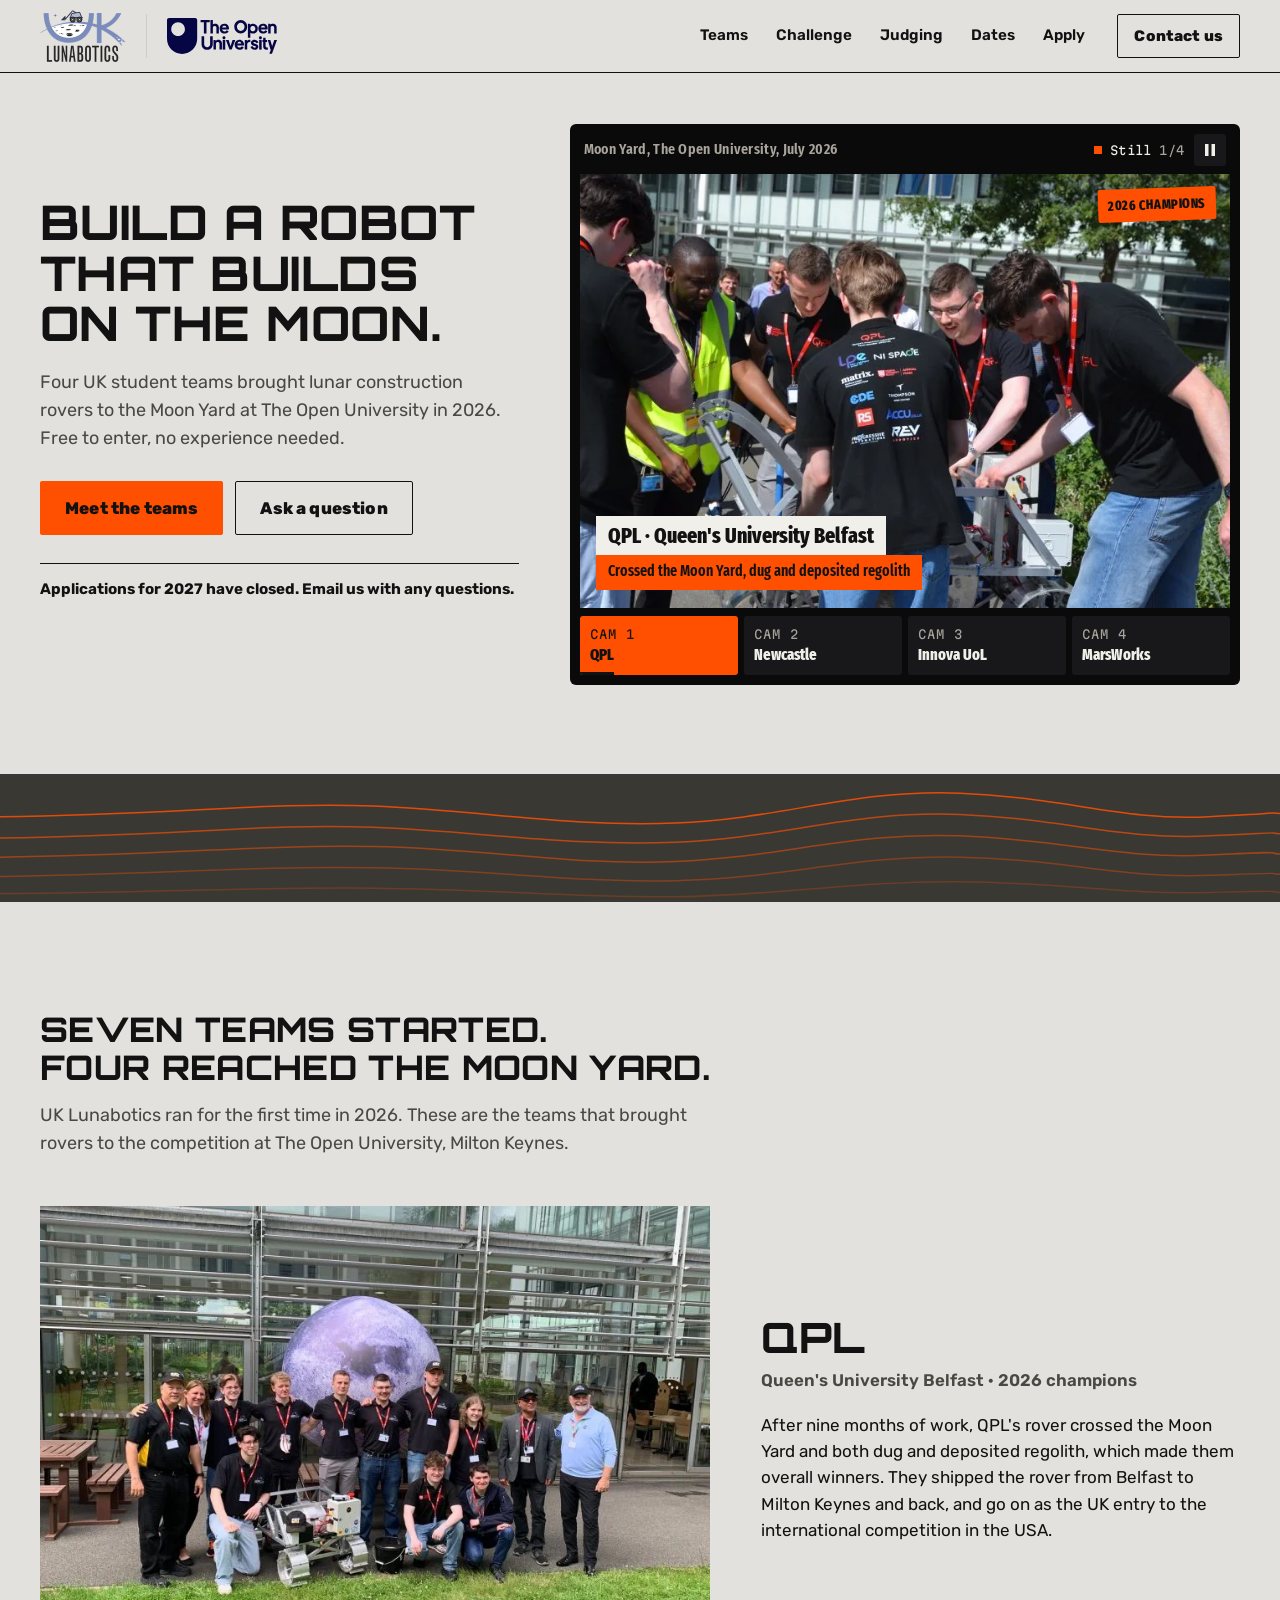
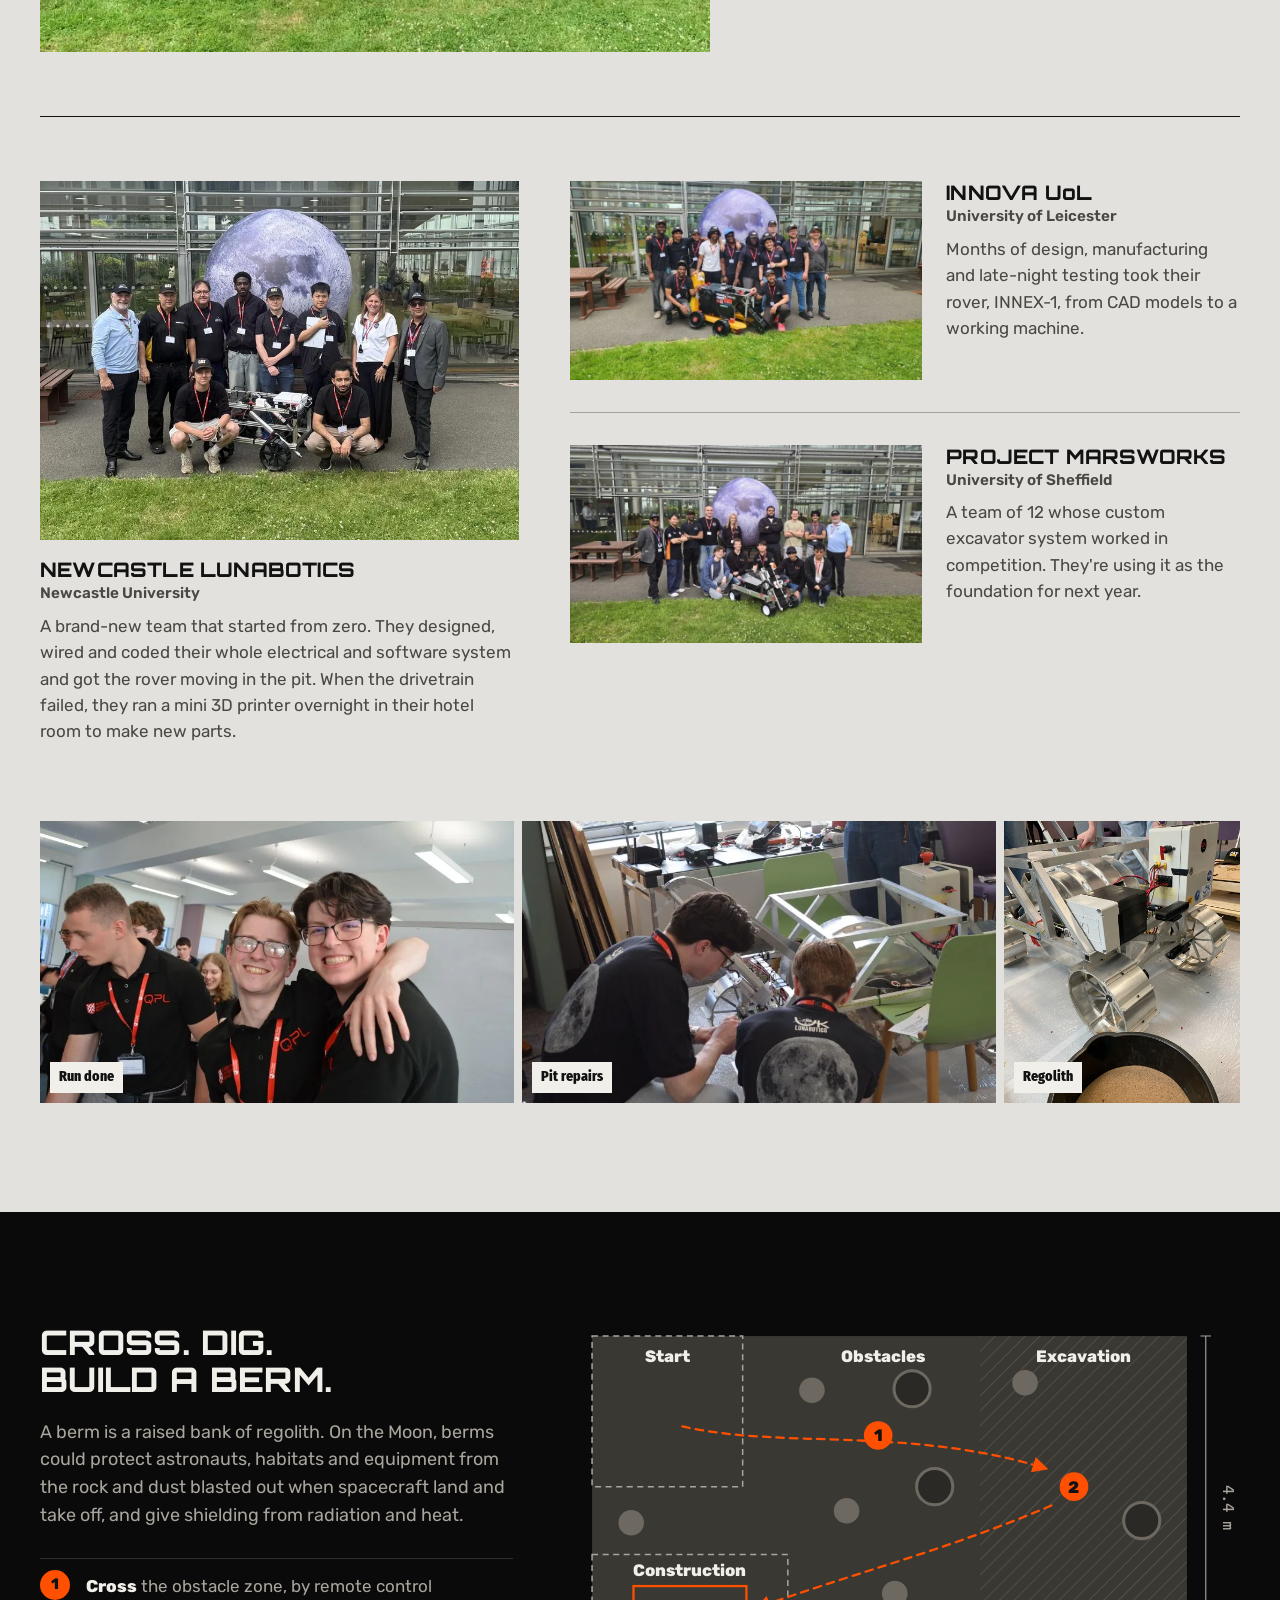
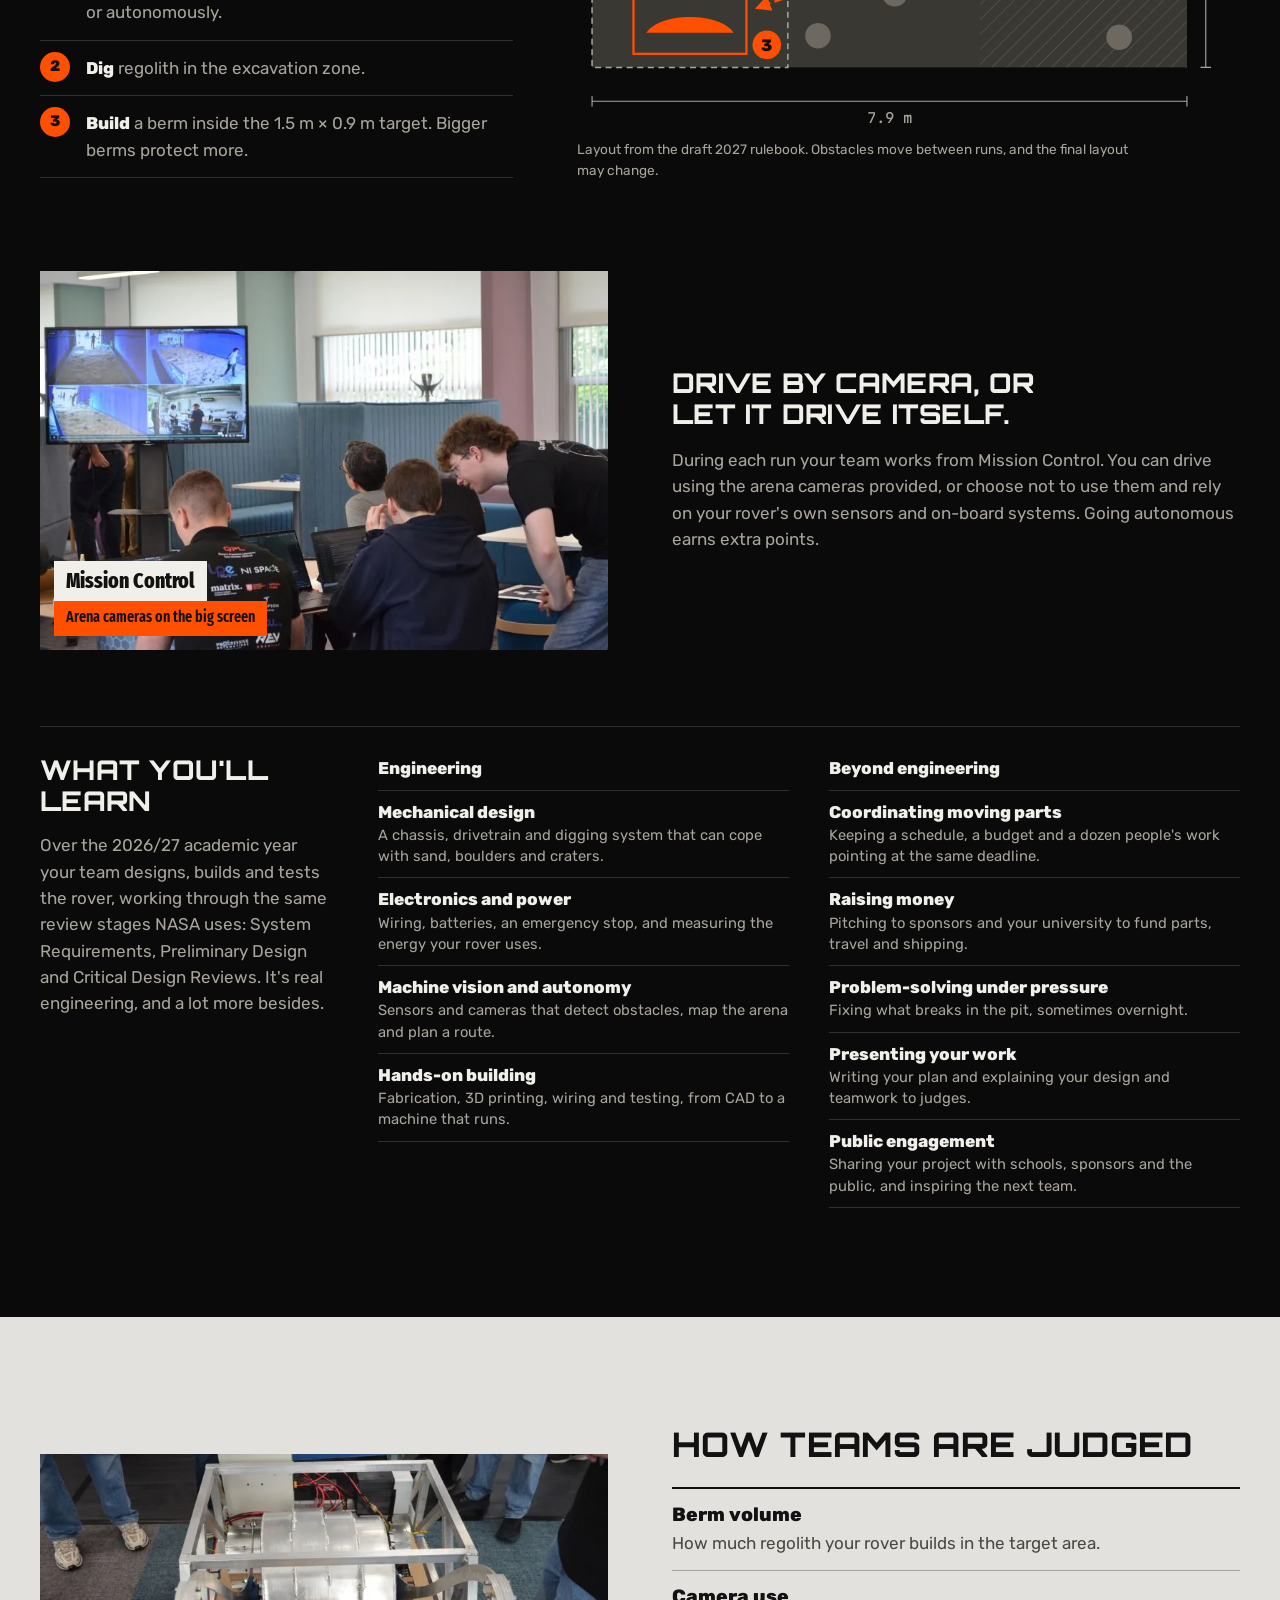
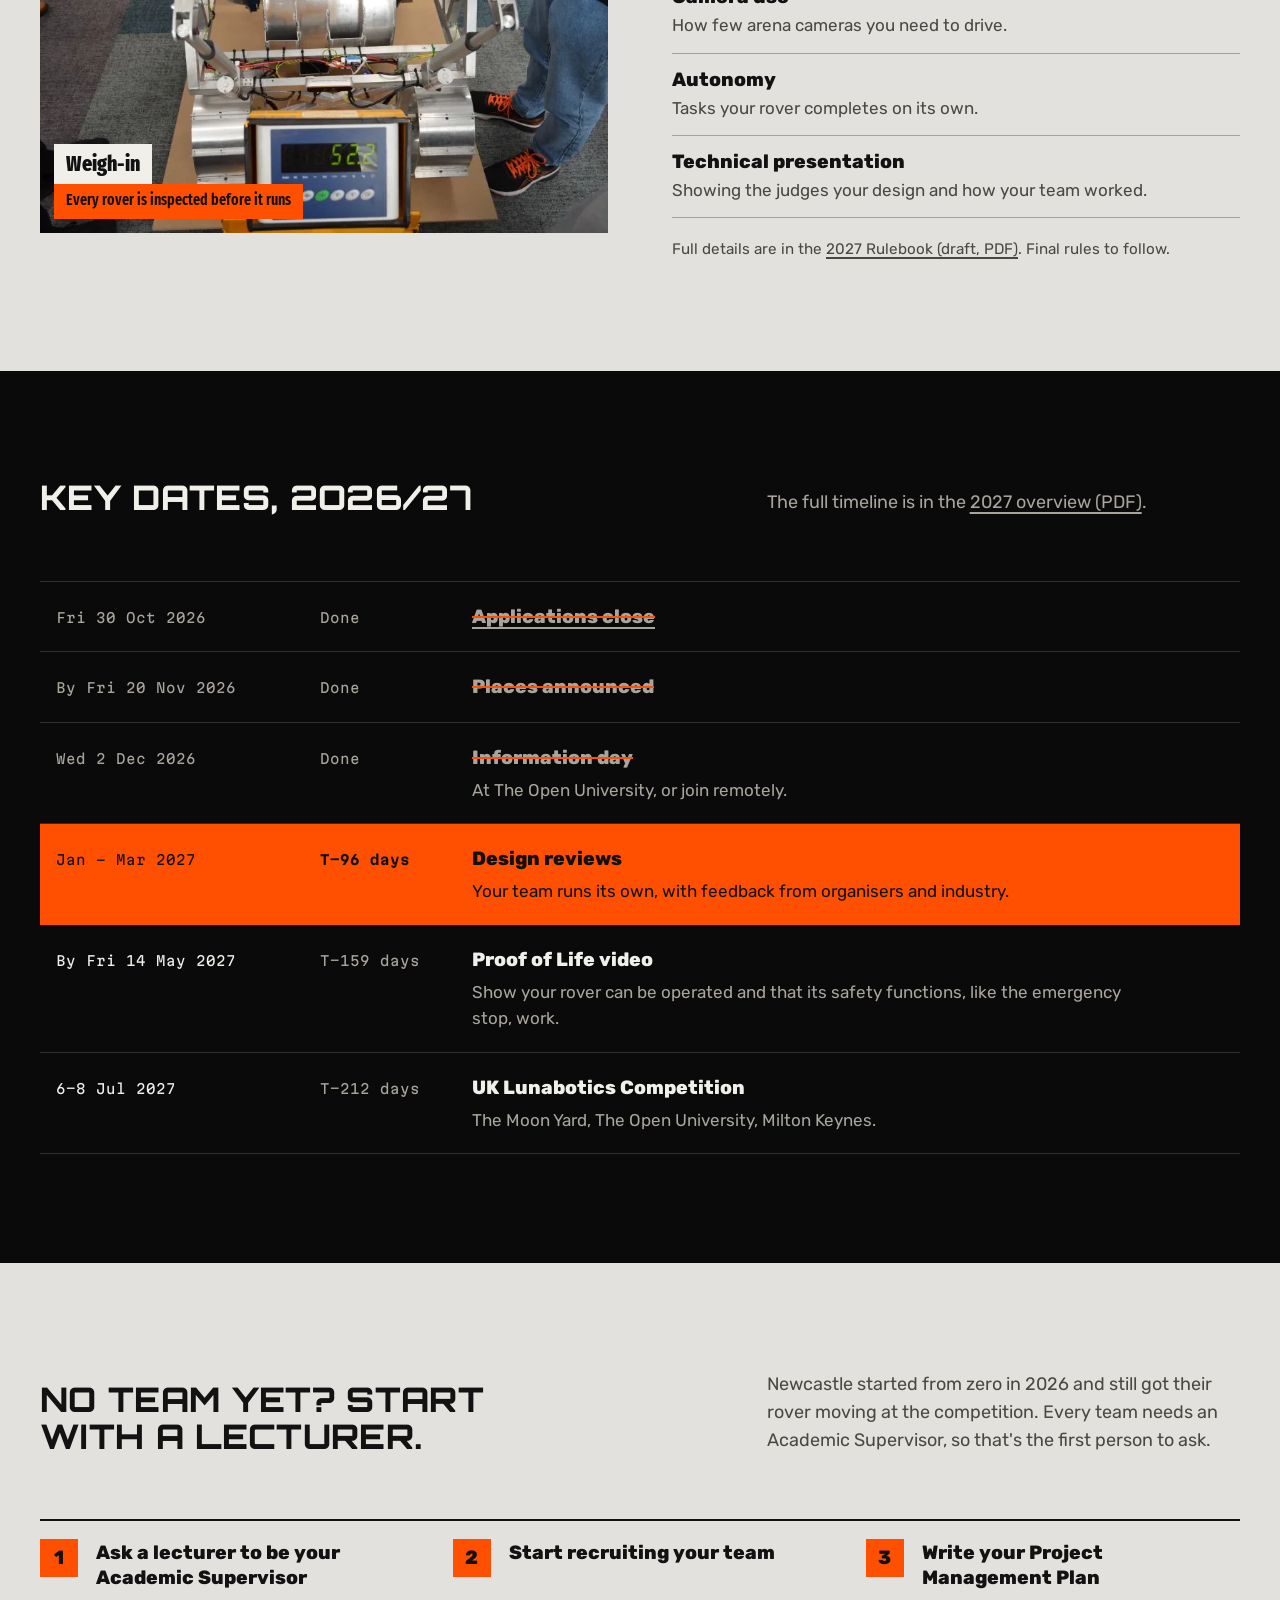
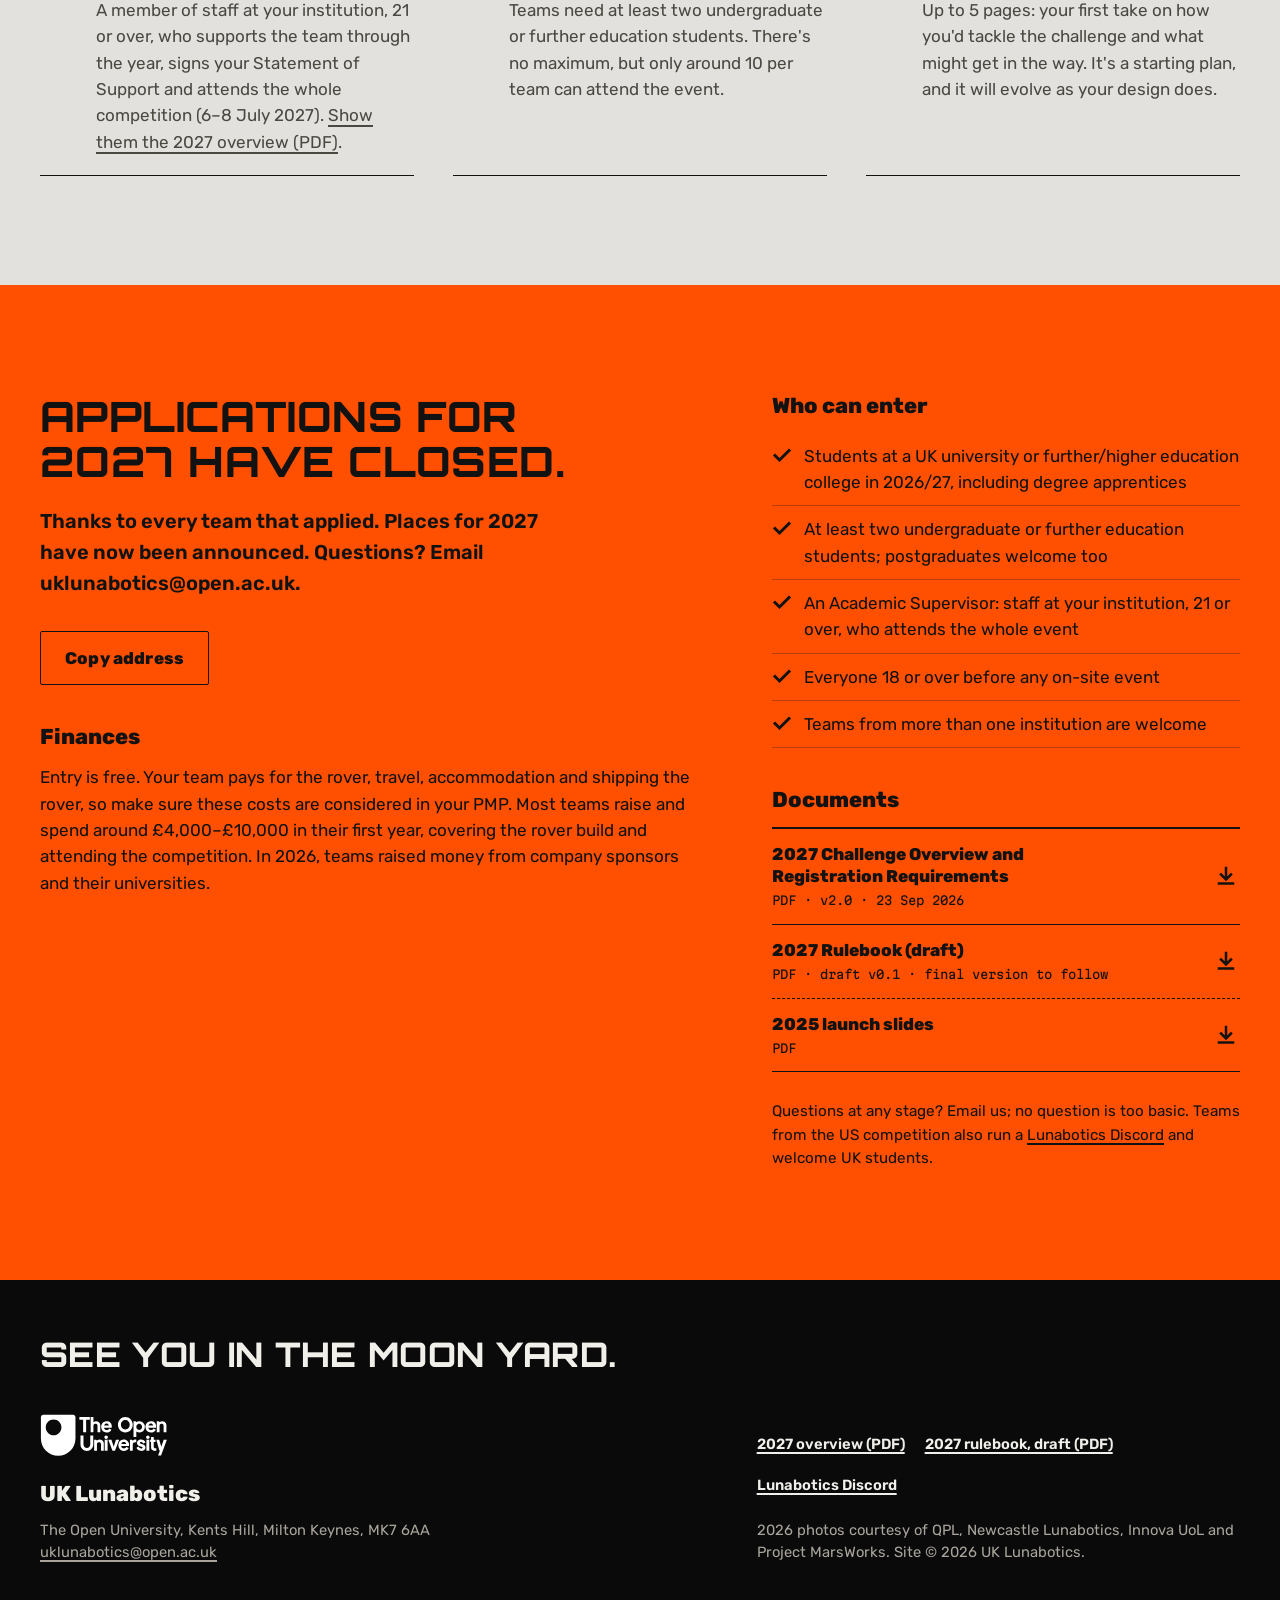
==== commit 971dc01c: "Self-host fonts, new display type and pre-deadline polish - Self-hosted fonts: UKL Display (Orbitron" ====
--- a/index.html
+++ b/index.html
@@ -10,9 +10,8 @@
   <meta property="og:title" content="UK Lunabotics 2027">
   <meta property="og:description" content="Student teams build lunar construction rovers and compete in the Moon Yard at The Open University. Apply by 30 October 2026.">
   <meta property="og:image" content="https://uklunabotics.co.uk/Lunabotics/2026/qpl-moon.webp">
-  <link rel="preconnect" href="https://fonts.googleapis.com">
-  <link rel="preconnect" href="https://fonts.gstatic.com" crossorigin>
-  <link href="https://fonts.googleapis.com/css2?family=Archivo:wdth,wght@75..125,400..900&family=Martian+Mono:wght@400..700&display=swap" rel="stylesheet">
+  <link rel="preload" href="Lunabotics/fonts/UKLDisplay-800.woff" as="font" type="font/woff" crossorigin>
+  <link rel="preload" href="Lunabotics/fonts/Rubik-400-800.woff2" as="font" type="font/woff2" crossorigin>
   <link rel="stylesheet" href="site.css">
   <script>document.documentElement.classList.add("js");</script>
 </head>
@@ -34,7 +33,7 @@
         <a href="#dates">Dates</a>
         <a href="#apply">Apply</a>
       </nav>
-      <a class="btn btn--orange masthead__cta" href="#start">Start a team</a>
+      <a class="btn btn--orange masthead__cta" href="#start" data-closed-text="Contact us" data-closed-href="mailto:uklunabotics@open.ac.uk">Start a team</a>
     </div>
     <nav class="subnav" aria-label="Sections">
       <a href="#teams">Teams</a>
@@ -51,11 +50,11 @@
       <div class="wrap hero__grid">
         <div class="hero__copy">
           <h1 id="hero-title">Build a robot that builds on the Moon.</h1>
-          <p class="hero__lede">Four UK student teams brought lunar construction rovers to the Moon Yard at The Open University in 2026.<br><span class="hero__turn">2027 is your turn.</span><br>Free to enter, no experience needed.</p>
+          <p class="hero__lede">Four UK student teams brought lunar construction rovers to the Moon Yard at The Open University in 2026.<span data-hide-closed><br><span class="hero__turn">2027 is your turn.</span></span><br>Free to enter, no experience needed.</p>
 
           <div class="hero__actions">
-            <a class="btn btn--orange btn--big" href="#start">Start a team</a>
-            <a class="btn btn--line btn--big" href="#apply">How to apply</a>
+            <a class="btn btn--orange btn--big" href="#start" data-closed-text="Meet the teams" data-closed-href="#teams">Start a team</a>
+            <a class="btn btn--line btn--big" href="#apply" data-closed-text="Ask a question" data-closed-href="mailto:uklunabotics@open.ac.uk">How to apply</a>
           </div>
 
           <div class="countdown" data-deadline="2026-10-30T23:59:00Z">
@@ -73,7 +72,7 @@
           <div class="monitor__bar">
             <span class="monitor__loc">Moon Yard, The Open University, July 2026</span>
             <span class="monitor__status">
-              <span class="monitor__rec" aria-hidden="true"><i></i>2026 replay <span class="monitor__tc" data-timecode>00:00:00:00</span></span>
+              <span class="monitor__rec" aria-hidden="true"><i></i>Still <span class="monitor__count" data-still>1/4</span></span>
               <button class="monitor__pause" type="button" aria-pressed="false" aria-label="Pause the camera cycle" hidden>
                 <svg class="icon-pause" viewBox="0 0 14 14" aria-hidden="true"><rect x="2" y="1" width="3.5" height="12"/><rect x="8.5" y="1" width="3.5" height="12"/></svg>
                 <svg class="icon-play" viewBox="0 0 14 14" aria-hidden="true"><path d="M3 1 L13 7 L3 13 Z"/></svg>
@@ -133,7 +132,7 @@
     <section class="teams" id="teams" aria-labelledby="teams-title">
       <div class="wrap">
         <div class="section-head section-head--wide">
-          <h2 id="teams-title">Seven teams started. Four reached the Moon Yard.</h2>
+          <h2 id="teams-title">Seven teams started.<br> Four reached the Moon Yard.</h2>
           <p>UK Lunabotics ran for the first time in 2026. These are the teams that brought rovers to the competition at The Open University, Milton Keynes.</p>
         </div>
 
@@ -156,7 +155,7 @@
           <article class="squad__team">
             <img src="Lunabotics/2026/leicester-moon.webp" alt="University of Leicester Innova UoL team with rover INNEX-1 in front of the inflatable Moon" width="800" height="450" loading="lazy">
             <div>
-              <h3>Innova UoL <span>University of Leicester</span></h3>
+              <h3>Innova <span class="keep-case">UoL</span> <span>University of Leicester</span></h3>
               <p>Months of design, manufacturing and late-night testing took their rover, INNEX-1, from CAD models to a working machine.</p>
             </div>
           </article>
@@ -215,8 +214,8 @@
               <rect class="arena__dig" x="515" y="0" width="275" height="440"/>
               <rect class="arena__zone" x="0" y="0" width="200" height="200"/>
               <rect class="arena__zone" x="0" y="290" width="260" height="150"/>
-              <rect class="arena__target" x="35" y="318" width="150" height="90"/>
-              <path class="arena__berm" d="M52 380 C 70 352, 150 352, 168 380 Z"/>
+              <rect class="arena__target" x="55" y="332" width="150" height="90"/>
+              <path class="arena__berm" d="M72 394 C 90 366, 170 366, 188 394 Z"/>
 
               <g class="arena__rock">
                 <circle cx="52" cy="248" r="17"/><circle cx="292" cy="72" r="17"/>
@@ -229,16 +228,16 @@
               </g>
 
               <path class="arena__route" d="M120 120 C 250 150, 420 120, 600 175" marker-end="url(#route-arrow)"/>
-              <path class="arena__route" d="M610 225 C 470 285, 320 310, 200 352" marker-end="url(#route-arrow)"/>
+              <path class="arena__route" d="M610 225 C 470 285, 330 320, 222 360" marker-end="url(#route-arrow)"/>
 
               <g class="arena__stop"><circle cx="380" cy="132" r="19"/><text x="380" y="140">1</text></g>
               <g class="arena__stop"><circle cx="640" cy="200" r="19"/><text x="640" y="208">2</text></g>
-              <g class="arena__stop"><circle cx="226" cy="402" r="19"/><text x="226" y="410">3</text></g>
-
-              <text class="arena__label" x="16" y="34">Start</text>
-              <text class="arena__label" x="16" y="282">Construction</text>
-              <text class="arena__label" x="290" y="28">Obstacles</text>
-              <text class="arena__label" x="531" y="34">Excavation</text>
+              <g class="arena__stop"><circle cx="232" cy="410" r="19"/><text x="232" y="418">3</text></g>
+
+              <text class="arena__label" x="100" y="34" text-anchor="middle">Start</text>
+              <text class="arena__label" x="130" y="318" text-anchor="middle">Construction</text>
+              <text class="arena__label" x="387" y="34" text-anchor="middle">Obstacles</text>
+              <text class="arena__label" x="652" y="34" text-anchor="middle">Excavation</text>
 
               <g class="arena__dim">
                 <path d="M0 478 V492 M790 478 V492 M0 485 H790"/>
@@ -327,7 +326,7 @@
           <li data-date="2026-10-30T23:59:00Z"><time datetime="2026-10-30T23:59">Fri 30 Oct 2026</time><span class="timeline__t"></span><div><b><a href="#apply">Applications close</a></b></div></li>
           <li data-date="2026-11-20T23:59:00Z"><time datetime="2026-11-20">By Fri 20 Nov 2026</time><span class="timeline__t"></span><div><b>Places announced</b></div></li>
           <li data-date="2026-12-02T09:00:00Z"><time datetime="2026-12-02">Wed 2 Dec 2026</time><span class="timeline__t"></span><div><b>Information day</b><p>At The Open University, or join remotely.</p></div></li>
-          <li data-date="2027-03-12T23:59:00Z"><time datetime="2027-01-29">Jan – Mar 2027</time><span class="timeline__t"></span><div><b>Design reviews</b><p>Your team runs its own, with feedback from organisers and industry.</p></div></li>
+          <li data-date="2027-03-12T23:59:00Z"><time datetime="2027-03-12">Jan – Mar 2027</time><span class="timeline__t"></span><div><b>Design reviews</b><p>Your team runs its own, with feedback from organisers and industry.</p></div></li>
           <li data-date="2027-05-14T23:59:00Z"><time datetime="2027-05-14">By Fri 14 May 2027</time><span class="timeline__t"></span><div><b>Proof of Life video</b><p>Show your rover can be operated and that its safety functions, like the emergency stop, work.</p></div></li>
           <li data-date="2027-07-06T09:00:00Z"><time datetime="2027-07-06">6–8 Jul 2027</time><span class="timeline__t"></span><div><b>UK Lunabotics Competition</b><p>The Moon Yard, The Open University, Milton Keynes.</p></div></li>
         </ol>
@@ -344,17 +343,17 @@
         <div class="start__grid">
           <ol class="steps">
             <li>
-              <span class="steps__when">This week</span>
+              <span class="steps__when" data-hide-closed>This week</span>
               <b>Ask a lecturer to be your Academic Supervisor</b>
-              <p>A member of staff at your institution, 21 or over, who supports the team through the year, signs your Statement of Support and attends the whole competition (6–8 July 2027).</p>
+              <p>A member of staff at your institution, 21 or over, who supports the team through the year, signs your Statement of Support and attends the whole competition (6–8 July 2027). <a href="Lunabotics/UKLunabotics2027_OverviewAndRegistration_v2.0_23_09_2026.pdf">Show them the 2027 overview (PDF)</a>.</p>
             </li>
             <li>
-              <span class="steps__when">This week</span>
+              <span class="steps__when" data-hide-closed>This week</span>
               <b>Start recruiting your team</b>
               <p>Teams need at least two undergraduate or further education students. There's no maximum, but only around 10 per team can attend the event.</p>
             </li>
             <li>
-              <span class="steps__when">Before 30 Oct</span>
+              <span class="steps__when" data-hide-closed>Before 30 Oct</span>
               <b>Write your Project Management Plan</b>
               <p>Up to 5 pages: your first take on how you'd tackle the challenge and what might get in the way. It's a starting plan, and it will evolve as your design does.</p>
             </li>
@@ -367,27 +366,32 @@
     <section class="apply" id="apply" aria-labelledby="apply-title">
       <div class="wrap apply__grid">
         <div class="apply__main">
-          <h2 id="apply-title">Apply by 30 October 2026, 23:59 UK time.</h2>
-          <p class="apply__lede">Once you have a supervisor, they or your team lead email two PDFs to uklunabotics@open.ac.uk. We'll reply to confirm we've received your application.</p>
-          <ol class="docs-to-send">
+          <h2 id="apply-title" data-closed-text="Applications for 2027 have closed.">Apply by 30 October 2026, 23:59 UK time.</h2>
+          <p class="apply__lede" data-closed-text="Thanks to every team that applied. Places will be announced by 20 November 2026. Questions? Email uklunabotics@open.ac.uk." data-announced-after="2026-11-20T23:59:00Z" data-announced-text="Thanks to every team that applied. Places for 2027 have now been announced. Questions? Email uklunabotics@open.ac.uk.">Once you have a supervisor, they or your team lead email two PDFs to uklunabotics@open.ac.uk. We'll reply to confirm we've received your application.</p>
+          <div class="apply__actions">
+            <a class="btn btn--ink btn--big" data-hide-closed href="mailto:uklunabotics@open.ac.uk?subject=UK%20Lunabotics%202027%20application%20%E2%80%93%20%5BInstitution%20name%5D&amp;body=Hello%2C%0D%0A%0D%0APlease%20find%20our%20UK%20Lunabotics%202027%20application%20attached%3A%0D%0A%0D%0A-%20SOS-%5BInstitution%20name%5D.pdf%20%28Statement%20of%20Support%29%0D%0A-%20PMP-%5BInstitution%20name%5D.pdf%20%28Project%20Management%20Plan%2C%20max.%205%20pages%29%0D%0A%0D%0AInstitution%3A%0D%0AAcademic%20Supervisor%3A%0D%0ATeam%20lead%3A%0D%0A%0D%0AThank%20you">Email your application</a>
+            <button class="btn btn--line btn--big" type="button" data-copy-text="uklunabotics@open.ac.uk">Copy address</button>
+            <span class="copy-status" role="status" aria-live="polite"></span>
+          </div>
+          <ol class="docs-to-send" data-hide-closed>
             <li>
               <b>Statement of Support</b>
               <span>From your Academic Supervisor, on institution letterhead, signed by the supervisor and core team members.</span>
             </li>
             <li>
               <b>Project Management Plan</b>
-              <span>Max. 5 pages: initial schedule, cost budget, technical objectives and Technical Performance Measures.</span>
+              <span>Max. 5 pages: initial schedule, cost budget, technical objectives and Technical Performance Measures (the measurable targets that show your rover meets them).</span>
             </li>
           </ol>
-          <p>There's no fixed number of places at this stage; if there are more good applications than places, they're offered in order of PMP score. The template statement, file naming and full requirements are in the overview.</p>
-          <div class="apply__actions">
-            <a class="btn btn--ink btn--big" href="mailto:uklunabotics@open.ac.uk?subject=UK%20Lunabotics%202027%20application%20%E2%80%93%20%5BInstitution%20name%5D&amp;body=Hello%2C%0D%0A%0D%0APlease%20find%20our%20UK%20Lunabotics%202027%20application%20attached%3A%0D%0A%0D%0A-%20SOS-%5BInstitution%20name%5D.pdf%20%28Statement%20of%20Support%29%0D%0A-%20PMP-%5BInstitution%20name%5D.pdf%20%28Project%20Management%20Plan%2C%20max.%205%20pages%29%0D%0A%0D%0AInstitution%3A%0D%0AAcademic%20Supervisor%3A%0D%0ATeam%20lead%3A%0D%0A%0D%0AThank%20you">Email your application</a>
-            <button class="btn btn--line btn--big" type="button" data-copy-text="uklunabotics@open.ac.uk">Copy address</button>
-            <span class="copy-status" role="status" aria-live="polite"></span>
+          <p data-hide-closed>There's no fixed number of places at this stage; if there are more good applications than places, they're offered in order of how well each Project Management Plan scores. The template statement, file naming and full requirements are in the <a href="Lunabotics/UKLunabotics2027_OverviewAndRegistration_v2.0_23_09_2026.pdf">2027 overview (PDF)</a>.</p>
+          <div class="apply__fin">
+          <h3>Finances</h3>
+          <p class="apply__finances">Entry is free. Your team pays for the rover, travel, accommodation and shipping the rover, so make sure these costs are considered in your PMP. Most teams raise and spend around £4,000–£10,000 in their first year, covering the rover build and attending the competition. In 2026, teams raised money from company sponsors and their universities.</p>
           </div>
         </div>
 
         <div class="apply__side">
+          <div class="apply__who">
           <h3>Who can enter</h3>
           <ul class="checks">
             <li>Students at a UK university or further/higher education college in 2026/27, including degree apprentices</li>
@@ -396,10 +400,9 @@
             <li>Everyone 18 or over before any on-site event</li>
             <li>Teams from more than one institution are welcome</li>
           </ul>
-
-          <h3>Finances</h3>
-          <p class="apply__finances">Entry is free. Your team pays for the rover, travel, accommodation and shipping the rover, so make sure these costs are considered in your PMP. In 2026, teams raised money from company sponsors and their universities.</p>
-
+          </div>
+
+          <div class="apply__ref">
           <h3>Documents</h3>
           <ul class="files">
             <li><a href="Lunabotics/UKLunabotics2027_OverviewAndRegistration_v2.0_23_09_2026.pdf"><b>2027 Challenge Overview and Registration Requirements</b><span>PDF · v2.0 · 23 Sep 2026</span></a></li>
@@ -407,6 +410,7 @@
             <li><a href="Lunabotics/UKLunabotics_2025_LaunchSlides.pdf"><b>2025 launch slides</b><span>PDF</span></a></li>
           </ul>
           <p class="apply__note">Questions at any stage? Email us; no question is too basic. Teams from the US competition also run a <a href="https://discord.gg/Qh26afgBPT">Lunabotics Discord</a> and welcome UK students.</p>
+          </div>
         </div>
       </div>
     </section>
@@ -421,7 +425,14 @@
           <p class="foot__name">UK Lunabotics</p>
           <p>The Open University, Kents Hill, Milton Keynes, MK7 6AA<br><a href="mailto:uklunabotics@open.ac.uk">uklunabotics@open.ac.uk</a></p>
         </div>
-        <p class="foot__small">2026 photos courtesy of QPL, Newcastle Lunabotics, Innova UoL and Project MarsWorks. Site © 2026 UK Lunabotics.</p>
+        <div>
+          <ul class="foot__links">
+            <li><a href="Lunabotics/UKLunabotics2027_OverviewAndRegistration_v2.0_23_09_2026.pdf">2027 overview (PDF)</a></li>
+            <li><a href="Lunabotics/UKLunabotics2027_RuleBook_DRAFT_v0.1.pdf">2027 rulebook, draft (PDF)</a></li>
+            <li><a href="https://discord.gg/Qh26afgBPT">Lunabotics Discord</a></li>
+          </ul>
+          <p class="foot__small">2026 photos courtesy of QPL, Newcastle Lunabotics, Innova UoL and Project MarsWorks. Site © 2026 UK Lunabotics.</p>
+        </div>
       </div>
     </div>
   </footer>
--- a/site.css
+++ b/site.css
@@ -21,7 +21,9 @@
   --rule-sky: rgba(241, 239, 233, 0.16);
   --rule-ink: rgba(18, 18, 18, 0.3);
 
-  --sans: "Archivo", "Helvetica Neue", Arial, sans-serif;
+  --sans: "Rubik", "Rubik Fallback", "Helvetica Neue", Arial, sans-serif;
+  --display: "UKL Display", "UKL Display Fallback", Arial, sans-serif;
+  --caption: "Fira Sans Extra Condensed", "Arial Narrow", Arial, sans-serif;
   --mono: "Martian Mono", ui-monospace, "Cascadia Mono", Consolas, monospace;
 
   --wrap: 1240px;
@@ -32,6 +34,51 @@
 
   --icon-tick: url("data:image/svg+xml,%3Csvg xmlns='http://www.w3.org/2000/svg' viewBox='0 0 20 20'%3E%3Cpath d='M3 10.5l4.5 4.5L17 5.5' fill='none' stroke='%23000' stroke-width='3' stroke-linecap='square'/%3E%3C/svg%3E");
   --icon-download: url("data:image/svg+xml,%3Csvg xmlns='http://www.w3.org/2000/svg' viewBox='0 0 20 20'%3E%3Cpath d='M10 2v11M5 8.5l5 5 5-5M3 17.5h14' fill='none' stroke='%23000' stroke-width='2.5' stroke-linecap='square'/%3E%3C/svg%3E");
+}
+
+/* Fonts: all self-hosted from Lunabotics/fonts (SIL Open Font License; licence files alongside).
+   UKL Display is Orbitron with an unslashed zero, renamed as the OFL requires. */
+@font-face {
+  font-family: "UKL Display";
+  src: url("Lunabotics/fonts/UKLDisplay-800.woff") format("woff");
+  font-weight: 800; font-style: normal; font-display: swap;
+}
+/* Metric-matched fallbacks: Arial scaled to each web font's width, so headings and
+   paragraphs wrap the same way before and after the fonts arrive */
+@font-face {
+  font-family: "UKL Display Fallback";
+  src: local("Arial Bold"), local("Arial-BoldMT");
+  font-weight: 800; size-adjust: 114.5%;
+}
+@font-face {
+  font-family: "Rubik Fallback";
+  src: local("Arial"), local("ArialMT");
+  font-weight: 400 600; size-adjust: 104.7%;
+}
+@font-face {
+  font-family: "Rubik Fallback";
+  src: local("Arial Bold"), local("Arial-BoldMT");
+  font-weight: 700 800; size-adjust: 107.2%;
+}
+@font-face {
+  font-family: "Rubik";
+  src: url("Lunabotics/fonts/Rubik-400-800.woff2") format("woff2");
+  font-weight: 400 800; font-style: normal; font-display: swap;
+}
+@font-face {
+  font-family: "Fira Sans Extra Condensed";
+  src: url("Lunabotics/fonts/FiraSansExtraCondensed-600.woff2") format("woff2");
+  font-weight: 600; font-style: normal; font-display: swap;
+}
+@font-face {
+  font-family: "Fira Sans Extra Condensed";
+  src: url("Lunabotics/fonts/FiraSansExtraCondensed-800.woff2") format("woff2");
+  font-weight: 800; font-style: normal; font-display: swap;
+}
+@font-face {
+  font-family: "Martian Mono";
+  src: url("Lunabotics/fonts/MartianMono-400-700.woff2") format("woff2");
+  font-weight: 400 700; font-style: normal; font-display: swap;
 }
 
 /* ==========================================================================
@@ -54,7 +101,6 @@
   font-family: var(--sans);
   font-size: 1.0625rem;
   line-height: 1.55;
-  font-stretch: 100%;
   caret-color: var(--orange);
   -webkit-font-smoothing: antialiased;
 }
@@ -90,7 +136,7 @@
   display: inline-flex; align-items: center; justify-content: center; gap: 10px;
   min-height: 44px; padding: 10px 16px;
   border: 1.5px solid transparent; border-radius: 2px;
-  font-family: var(--sans); font-weight: 800; font-stretch: 112%;
+  font-family: var(--sans); font-weight: 800;
   font-size: 0.95rem; letter-spacing: 0.01em; line-height: 1.1;
   text-decoration: none; white-space: nowrap; cursor: pointer;
   transition: background-color 160ms var(--ease-out), color 160ms var(--ease-out), border-color 160ms var(--ease-out);
@@ -102,6 +148,10 @@
 .btn--line:hover { background: var(--ink); color: var(--dust); }
 .btn--ink { background: var(--ink); color: var(--dust); }
 .btn--ink:hover { background: var(--dust); color: var(--ink); }
+/* While the hero's own orange buttons are on screen, the masthead button steps back to a line
+   button so only one orange action leads; it turns orange again once the hero scrolls away */
+.masthead__cta.is-quiet { background: transparent; border-color: var(--ink); color: var(--ink); }
+.masthead__cta.is-quiet:hover { background: var(--ink); color: var(--orange); }
 
 /* ==========================================================================
    Masthead
@@ -136,16 +186,10 @@
   display: grid; grid-template-columns: minmax(0, 5fr) minmax(0, 7fr);
   gap: clamp(32px, 4vw, 64px); align-items: center;
 }
-.hero h1 {
-  font-size: clamp(2.5rem, 3.8vw + 0.8rem, 5.2rem);
-  font-weight: 900; font-stretch: 125%;
-  line-height: 0.94; letter-spacing: -0.03em;
-}
 .hero__lede { margin-top: 20px; max-width: 44ch; font-size: 1.125rem; color: var(--ink-soft); }
 .hero__turn {
   display: inline-block; margin: 8px 0;
-  background: var(--orange); color: var(--ink); padding: 3px 10px 4px;
-  font-weight: 900; font-stretch: 112%; font-size: 1.15em;
+  background: var(--orange); color: var(--ink);
 }
 .hero__actions { display: flex; flex-wrap: wrap; gap: 12px; margin-top: 28px; }
 
@@ -164,7 +208,7 @@
   line-height: 1; font-variant-numeric: tabular-nums; letter-spacing: -0.02em;
 }
 .countdown__clock small {
-  margin-top: 6px; font-family: var(--mono); font-size: 0.72rem; color: var(--ink-soft);
+  margin-top: 6px; font-family: var(--mono); font-size: 0.75rem; color: var(--ink-soft);
   text-transform: uppercase; letter-spacing: 0.08em;
 }
 
@@ -174,16 +218,16 @@
 .monitor__bar {
   display: flex; align-items: center; justify-content: space-between; gap: 12px;
   padding: 0 4px 8px;
-  font-family: var(--mono); font-size: 0.72rem; letter-spacing: 0.02em; color: var(--moon-soft);
+  font-family: var(--mono); font-size: 0.75rem; letter-spacing: 0.02em; color: var(--moon-soft);
 }
 .monitor__loc {
-  font-family: var(--sans); font-stretch: 75%; font-weight: 700; font-size: 0.85rem; letter-spacing: 0.02em;
+  font-family: var(--sans); font-weight: 700; font-size: 0.85rem; letter-spacing: 0.02em;
   overflow: hidden; text-overflow: ellipsis; white-space: nowrap;
 }
 .monitor__status { display: inline-flex; align-items: center; gap: 10px; white-space: nowrap; }
 .monitor__rec { display: inline-flex; align-items: center; gap: 8px; color: var(--moon); }
 .monitor__rec i { width: 8px; height: 8px; background: var(--orange); }
-.monitor__tc { font-variant-numeric: tabular-nums; color: var(--moon-soft); }
+.monitor__count { font-variant-numeric: tabular-nums; color: var(--moon-soft); }
 .monitor__pause {
   position: relative;
   display: inline-grid; place-items: center; width: 32px; height: 32px; padding: 0;
@@ -201,6 +245,8 @@
 .monitor__screen { position: relative; aspect-ratio: 3 / 2; overflow: hidden; background: var(--sky-raised); }
 .feed { position: absolute; inset: 0; margin: 0; }
 .feed[hidden] { display: none; }
+/* The screen clips overflow, so the focus ring is drawn inside the feed */
+.monitor .feed:focus-visible { outline-offset: -6px; }
 .feed img { width: 100%; height: 100%; object-fit: cover; }
 .feed.is-cutting { animation: cut 520ms var(--ease-out) both; }
 @keyframes cut {
@@ -218,8 +264,8 @@
   transition: background-color 160ms var(--ease-out), color 160ms var(--ease-out);
 }
 .cam:hover { color: var(--moon); background: var(--sky-hover); }
-.cam__n { font-family: var(--mono); font-size: 0.72rem; letter-spacing: 0.08em; }
-.cam__t { font-weight: 800; font-stretch: 105%; font-size: 0.9rem; line-height: 1.1; color: var(--moon); }
+.cam__n { font-family: var(--mono); font-size: 0.75rem; letter-spacing: 0.08em; }
+.cam__t { line-height: 1.1; color: var(--moon); }
 .cam[aria-selected="true"] { background: var(--orange); color: var(--ink); }
 .cam[aria-selected="true"] .cam__t { color: var(--ink); }
 .cam::after {
@@ -236,26 +282,27 @@
   max-width: calc(100% - 2 * clamp(10px, 2.5%, 22px));
 }
 .lower-third--still { left: 14px; bottom: 14px; }
+/* Captions on still photos are labels, not live results: ink bar, no orange */
+.lower-third--still span { background: var(--ink); color: var(--moon); }
 .lower-third strong {
   background: var(--moon); color: var(--ink); padding: 8px 12px 7px;
-  font-weight: 900; font-stretch: 112%; font-size: clamp(0.95rem, 1.5vw, 1.2rem); line-height: 1.15;
+  line-height: 1.15;
 }
 .lower-third span {
   background: var(--orange); color: var(--ink);
-  padding: 5px 12px 6px; font-weight: 600; font-size: clamp(0.8rem, 1.1vw, 0.92rem);
+  padding: 5px 12px 6px;
 }
 .stamp {
   position: absolute; top: 14px; right: 14px; margin: 0;
   background: var(--orange); color: var(--ink);
   padding: 6px 10px; border-radius: 2px;
-  font-weight: 900; font-stretch: 112%; font-size: 0.78rem;
-  text-transform: uppercase; letter-spacing: 0.06em;
+  text-transform: uppercase;
   transform: rotate(-2deg);
 }
 .tag {
   position: absolute; left: 10px; bottom: 10px; margin: 0;
   background: var(--moon); color: var(--ink); padding: 5px 9px 6px;
-  font-weight: 800; font-stretch: 112%; font-size: 0.85rem; line-height: 1.3;
+  line-height: 1.3;
 }
 
 /* Lunar ground band */
@@ -282,15 +329,13 @@
 .section-head h2,
 .mission h2,
 .judging h2 {
-  font-size: clamp(2rem, 3.2vw + 0.6rem, 3.6rem);
-  font-weight: 900; font-stretch: 118%;
-  line-height: 0.98; letter-spacing: -0.025em;
   margin-bottom: 20px;
 }
 .section-head p { font-size: 1.125rem; color: var(--ink-soft); }
 .sky .section-head p { color: var(--moon-soft); }
 .section-head--wide { max-width: 980px; margin-bottom: clamp(32px, 4vw, 48px); }
 .section-head--wide h2 { margin-bottom: 16px; }
+.section-head--wide p { max-width: 62ch; }
 .section-head--split {
   max-width: none; display: grid; grid-template-columns: minmax(0, 7fr) minmax(0, 5fr);
   column-gap: var(--col-gap); align-items: end;
@@ -298,8 +343,8 @@
 .section-head--split h2 { margin-bottom: 0; }
 .section-head--split p { max-width: 46ch; }
 
-h3 { font-size: 1.5rem; font-weight: 900; font-stretch: 112%; line-height: 1.05; letter-spacing: -0.01em; }
-h3 span { display: block; margin-top: 4px; font-size: 0.95rem; font-weight: 600; font-stretch: 100%; letter-spacing: 0; color: var(--ink-soft); }
+h3 { font-size: 1.5rem; font-weight: 800; line-height: 1.15; }
+h3 span { display: block; margin-top: 4px; font-size: 0.95rem; font-weight: 600; letter-spacing: 0; color: var(--ink-soft); }
 
 /* ==========================================================================
    2026 teams
@@ -310,14 +355,13 @@
   gap: clamp(24px, 4vw, 56px); align-items: center;
   padding-bottom: clamp(40px, 5vw, 64px); border-bottom: 1px solid var(--ink);
 }
-.champion__photo img { width: 100%; aspect-ratio: 4 / 3; object-fit: cover; }
-.champion h3 { font-size: clamp(2.6rem, 5vw, 4.4rem); font-stretch: 125%; line-height: 0.95; }
+.champion__photo img { width: 100%; aspect-ratio: 3 / 2; object-fit: cover; object-position: 50% 30%; }
 .champion h3 span { font-size: 1.05rem; margin-top: 10px; }
 .champion__text p { margin-top: 20px; max-width: 46ch; }
 
 .squad {
   display: grid; grid-template-columns: minmax(0, 5fr) minmax(0, 7fr);
-  grid-template-rows: auto auto; column-gap: clamp(24px, 4vw, 56px); row-gap: 40px;
+  grid-template-rows: auto 1fr; column-gap: clamp(24px, 4vw, 56px); row-gap: 32px;
   margin-top: clamp(40px, 5vw, 64px);
 }
 .squad__team h3 { margin: 18px 0 10px; }
@@ -329,6 +373,7 @@
 }
 .squad__team:not(:first-child) img { width: 100%; aspect-ratio: 16 / 9; object-fit: cover; }
 .squad__team:not(:first-child) h3 { margin-top: 0; }
+.squad__team:nth-child(3) { padding-top: 32px; border-top: 1px solid var(--rule-ink); }
 
 .strip {
   list-style: none; padding: 0; margin: clamp(48px, 6vw, 80px) 0 0;
@@ -355,9 +400,9 @@
 .route li::before {
   content: counter(route); position: absolute; left: 0; top: 11px;
   width: 30px; height: 30px; border-radius: 50%; display: grid; place-items: center;
-  background: var(--orange); color: var(--ink); font-weight: 900; font-size: 0.95rem;
-}
-.route b { color: var(--moon); font-weight: 800; font-stretch: 112%; }
+  background: var(--orange); color: var(--ink); font-weight: 800; font-size: 0.95rem;
+}
+.route b { color: var(--moon); font-weight: 800; }
 
 .arena { margin: 0; }
 .arena svg { display: block; width: 100%; height: auto; }
@@ -372,11 +417,11 @@
 .arena__route { fill: none; stroke: var(--orange); stroke-width: 3; stroke-dasharray: 10 8; stroke-linecap: round; }
 .arena__arrowhead { fill: var(--orange); }
 .arena__stop circle { fill: var(--orange); }
-.arena__stop text { fill: var(--ink); font-family: var(--sans); font-weight: 900; font-size: 22px; text-anchor: middle; }
+.arena__stop text { fill: var(--ink); font-family: var(--sans); font-weight: 800; font-size: 22px; text-anchor: middle; }
 .arena__label { fill: var(--moon); font-family: var(--sans); font-weight: 800; font-size: 22px; }
 .arena__dim path { fill: none; stroke: var(--moon-soft); stroke-width: 1.5; }
 .arena__dim text { fill: var(--moon-soft); font-family: var(--mono); font-size: 18px; }
-.arena figcaption { margin-top: 12px; color: var(--moon-soft); font-size: 0.85rem; }
+.arena figcaption { margin-top: 12px; max-width: 62ch; color: var(--moon-soft); font-size: 0.85rem; }
 
 .shed {
   display: grid; grid-template-columns: minmax(0, 6fr) minmax(0, 6fr);
@@ -385,7 +430,7 @@
 }
 .shed__photo { position: relative; margin: 0; }
 .shed img { width: 100%; aspect-ratio: 3 / 2; object-fit: cover; }
-.shed h3 { font-size: clamp(1.8rem, 2.6vw, 2.5rem); font-stretch: 118%; margin-bottom: 18px; }
+.shed h3 { margin-bottom: 18px; }
 .shed p { color: var(--moon-soft); max-width: 58ch; }
 
 .skills {
@@ -393,13 +438,13 @@
   column-gap: clamp(28px, 4vw, 56px); row-gap: 28px; align-items: start;
   margin-top: clamp(48px, 6vw, 80px); padding-top: 28px; border-top: 1px solid var(--rule-sky);
 }
-.skills h3 { font-size: clamp(1.8rem, 2.6vw, 2.5rem); font-stretch: 118%; margin-bottom: 16px; }
+.skills h3 { margin-bottom: 16px; }
 .skills__head p { color: var(--moon-soft); max-width: 46ch; }
 .skills__groups { display: grid; grid-template-columns: repeat(2, minmax(0, 1fr)); column-gap: 40px; row-gap: 28px; }
-.skills__groups h4 { margin-bottom: 8px; color: var(--orange); font-weight: 900; font-stretch: 112%; font-size: 1.05rem; }
+.skills__groups h4 { margin-bottom: 8px; color: var(--moon); font-weight: 800; font-size: 1.0625rem; }
 .skills__list { list-style: none; padding: 0; margin: 0; border-top: 1px solid var(--rule-sky); }
 .skills__list li { padding: 10px 0; border-bottom: 1px solid var(--rule-sky); }
-.skills__list b { display: block; color: var(--moon); font-weight: 800; font-stretch: 112%; font-size: 1rem; line-height: 1.3; }
+.skills__list b { display: block; color: var(--moon); font-weight: 800; font-size: 1.0625rem; line-height: 1.3; }
 .skills__list span { display: block; margin-top: 2px; color: var(--moon-soft); font-size: 0.92rem; line-height: 1.45; }
 
 /* ==========================================================================
@@ -415,7 +460,7 @@
 .judging h2 { margin-bottom: 24px; }
 .criteria { list-style: none; padding: 0; margin: 0; border-top: 2px solid var(--ink); }
 .criteria li { padding: 14px 0; border-bottom: 1px solid var(--rule-ink); }
-.criteria b { display: block; font-size: 1.2rem; font-weight: 900; font-stretch: 112%; line-height: 1.3; }
+.criteria b { display: block; font-size: 1.2rem; font-weight: 800; line-height: 1.3; }
 .criteria span { display: block; margin-top: 2px; color: var(--ink-soft); }
 .judging__more { margin-top: 20px; font-size: 0.95rem; color: var(--ink-soft); }
 
@@ -432,7 +477,7 @@
 .timeline time, .timeline__t { font-family: var(--mono); font-size: 0.85rem; font-variant-numeric: tabular-nums; }
 .timeline time { color: var(--moon); }
 .timeline__t { color: var(--moon-soft); }
-.timeline b { font-size: 1.2rem; font-weight: 800; font-stretch: 112%; }
+.timeline b { font-size: 1.2rem; font-weight: 800; }
 .timeline b a { text-decoration-color: currentColor; }
 .timeline li p { margin-top: 4px; color: var(--moon-soft); max-width: 60ch; }
 .timeline li.is-past time, .timeline li.is-past b { color: var(--moon-soft); }
@@ -459,9 +504,9 @@
   content: counter(step); position: absolute; left: 0; top: 18px;
   width: 38px; height: 38px; display: grid; place-items: center;
   background: var(--orange); color: var(--ink);
-  font-weight: 900; font-stretch: 125%; font-size: 1.2rem;
-}
-.steps b { font-size: 1.2rem; font-weight: 900; font-stretch: 112%; line-height: 1.3; }
+  font-weight: 800; font-size: 1.2rem;
+}
+.steps b { font-size: 1.2rem; font-weight: 800; line-height: 1.3; }
 .steps__when {
   grid-column: 2; grid-row: 1; align-self: start; white-space: nowrap;
   font-family: var(--mono); font-size: 0.75rem; color: var(--ink-soft); padding-top: 4px;
@@ -474,23 +519,30 @@
 
 .apply { background: var(--orange); color: var(--ink); }
 .apply__grid { display: grid; grid-template-columns: minmax(0, 7fr) minmax(0, 5fr); gap: clamp(36px, 6vw, 96px); }
-.apply h2 {
-  font-size: clamp(2.3rem, 4vw + 0.4rem, 4.4rem);
-  font-weight: 900; font-stretch: 125%; line-height: 0.95; letter-spacing: -0.03em;
-}
 .apply__lede { margin-top: 22px; font-size: 1.25rem; font-weight: 600; max-width: 40ch; }
 .apply__main > p:not(.apply__lede) { max-width: 60ch; }
 .apply .btn--line:hover { background: var(--ink); color: var(--orange); }
 
 .docs-to-send { list-style: none; padding: 0; margin: 32px 0; border-top: 2px solid var(--ink); }
 .docs-to-send li { display: grid; row-gap: 4px; padding: 20px 0; border-bottom: 1px solid var(--ink); }
-.docs-to-send b { font-size: 1.35rem; font-weight: 900; font-stretch: 112%; }
+.docs-to-send b { font-size: 1.35rem; font-weight: 800; }
 .apply__actions { display: flex; flex-wrap: wrap; align-items: center; gap: 12px; margin-top: 32px; }
 .copy-status { font-weight: 700; font-size: 0.9rem; }
 
-.apply__side h3 { font-size: 1.35rem; margin-bottom: 14px; }
-.apply__side h3 + ul { margin-bottom: 40px; }
-.apply__finances { margin: 0 0 40px; max-width: 52ch; }
+.apply h3 { font-size: 1.35rem; margin-bottom: 14px; }
+.apply__main h3 { margin-top: 40px; }
+.apply__who ul { margin-bottom: 40px; }
+/* Phones and tablets: one column reading apply → send → who can enter → finances → documents.
+   The two column wrappers dissolve so their blocks can be ordered; focusable links keep DOM order. */
+@media (max-width: 1080px) {
+  .apply__grid { display: flex; flex-direction: column; gap: 0; }
+  .apply__main, .apply__side { display: contents; }
+  .apply__who { order: 1; margin-top: 40px; }
+  .apply__fin { order: 2; }
+  .apply__fin h3 { margin-top: 0; }
+  .apply__ref { order: 3; margin-top: 40px; }
+}
+.apply__finances { margin: 0; max-width: 60ch; }
 
 .checks { list-style: none; padding: 0; margin: 0; }
 .checks li { position: relative; padding: 10px 0 10px 32px; border-bottom: 1px solid var(--rule-ink); }
@@ -504,18 +556,20 @@
 .files a {
   display: block; padding: 14px 40px 14px 0; position: relative;
   text-decoration: none; border-bottom: 1px solid var(--ink);
-  transition: padding-left 160ms var(--ease-out), background-color 160ms var(--ease-out), color 160ms var(--ease-out);
-}
+  transition: background-color 160ms var(--ease-out), color 160ms var(--ease-out);
+}
+.files b, .files span { transition: transform 160ms var(--ease-out); }
+.files a:hover b, .files a:hover span { transform: translateX(12px); }
 .files a::after {
   content: ""; position: absolute; right: 4px; top: 50%; width: 20px; height: 20px; margin-top: -10px;
   background: var(--ink);
   -webkit-mask: var(--icon-download) center / contain no-repeat; mask: var(--icon-download) center / contain no-repeat;
   transition: transform 160ms var(--ease-out);
 }
-.files a:hover { background: var(--ink); color: var(--orange); padding-left: 12px; }
+.files a:hover { background: var(--ink); color: var(--orange); }
 .files a:hover::after { background: var(--orange); transform: translateY(2px); }
 .files b { display: block; font-weight: 800; line-height: 1.3; }
-.files span { display: block; margin-top: 4px; font-family: var(--mono); font-size: 0.72rem; }
+.files span { display: block; margin-top: 4px; font-family: var(--mono); font-size: 0.75rem; }
 .files .is-provisional a { border-bottom-style: dashed; }
 
 .apply__note { margin-top: 28px; font-size: 0.95rem; }
@@ -525,15 +579,14 @@
    ========================================================================== */
 
 .foot { padding-block: 56px; }
-.foot__sign {
-  margin: 0 0 40px; color: var(--moon);
-  font-weight: 900; font-stretch: 125%; font-size: clamp(2rem, 4vw, 3.6rem); line-height: 1; letter-spacing: -0.03em;
-}
+.foot__sign { margin: 0 0 40px; color: var(--moon); }
 .foot__grid { display: grid; grid-template-columns: minmax(0, 7fr) minmax(0, 5fr); gap: 40px; align-items: end; }
 .foot__ou { width: auto; height: 44px; margin-bottom: 20px; }
-.foot__name { color: var(--moon); font-weight: 900; font-stretch: 125%; font-size: 1.4rem; margin-bottom: 8px; }
+.foot__name { color: var(--moon); font-weight: 800; font-size: 1.35rem; margin-bottom: 8px; }
 .foot p:not(.foot__sign):not(.foot__name) { color: var(--moon-soft); font-size: 0.92rem; }
 .foot__small { font-size: 0.82rem; }
+.foot__links { list-style: none; padding: 0; margin: 0 0 16px; display: flex; flex-wrap: wrap; gap: 6px 20px; }
+.foot__links a { color: var(--moon); font-weight: 600; font-size: 0.92rem; text-underline-offset: 3px; display: inline-block; padding-block: 6px; }
 
 /* ==========================================================================
    Responsive
@@ -555,7 +608,9 @@
   .hero h1 { max-width: 14ch; }
   .monitor { max-width: 760px; }
   .section-head--split h2 { margin-bottom: 20px; }
+  .squad { grid-template-rows: none; }
   .squad__team:first-child { grid-row: auto; }
+  .squad__team:nth-child(2) { padding-top: 32px; border-top: 1px solid var(--rule-ink); }
   .squad__team:first-child {
     display: grid; grid-template-columns: minmax(0, 6fr) minmax(0, 5fr); grid-template-rows: auto 1fr;
     column-gap: 24px; row-gap: 0; align-items: start;
@@ -600,10 +655,10 @@
   .monitor__bar { justify-content: flex-end; }
   .monitor__cams { gap: 4px; }
   .cam { padding: 7px 7px 9px; }
-  .cam__t { font-size: 0.78rem; font-stretch: 90%; white-space: nowrap; }
+  .cam__t { white-space: nowrap; }
   .lower-third strong { padding: 6px 9px 5px; }
   .lower-third span { padding: 4px 9px 5px; }
-  .stamp--screen { top: 8px; right: 8px; font-size: 0.72rem; padding: 4px 7px; }
+  .stamp--screen { top: 8px; right: 8px; padding: 4px 7px; }
 
   .champion { grid-template-columns: minmax(0, 1fr); }
   .squad__team:not(:first-child), .squad__team:first-child { grid-template-columns: minmax(0, 1fr); }
@@ -631,12 +686,63 @@
   .subnav a { font-size: 0.88rem; }
   .monitor__cams { gap: 3px; }
   .cam { padding-inline: 5px; }
-  .cam__t { font-size: 0.72rem; }
 }
 
 /* Reduced motion: no camera cut, no smooth scroll, instant state changes */
 @media (prefers-reduced-motion: reduce) {
   html { scroll-behavior: auto; }
   .feed.is-cutting { animation: none; }
-  .btn, .cam, .files a, .files a::after, .monitor__pause { transition: none; }
-}
+  .btn, .cam, .files a, .files a::after, .files b, .files span, .monitor__pause, .masthead__cta { transition: none; }
+}
+
+/* ==========================================================================
+   Type pairing: UKL Display (display, all caps) + Rubik (body) + Fira Sans Extra Condensed (broadcast captions)
+   UKL Display is Orbitron ExtraBold with a plain zero, so dates read clearly. Headings are set in capitals
+   with CSS, so the HTML keeps normal casing for screen readers.
+   ========================================================================== */
+
+/* Display roles, one step each (sizes at 1200px wide):
+   display ~46px > display-2 ~40px > headline ~32px > subhead ~26px > title 20px.
+   All caps with no descenders, so line-height can sit tighter than body text. */
+.hero h1, .section-head h2, .mission h2, .judging h2, .apply h2,
+.champion h3, .squad__team h3, .shed h3, .skills h3, .foot__sign {
+  font-family: var(--display); font-weight: 800; letter-spacing: 0.01em; text-transform: uppercase;
+  text-wrap: balance;
+}
+.hero h1 { font-size: clamp(2.1rem, 2.6vw + 0.9rem, 3.9rem); line-height: 1.06; }
+.apply h2, .champion h3 { font-size: clamp(1.8rem, 2.2vw + 0.85rem, 3.2rem); line-height: 1.08; }
+.section-head h2, .mission h2, .judging h2, .foot__sign { font-size: clamp(1.6rem, 1.9vw + 0.6rem, 2.6rem); line-height: 1.1; }
+.shed h3, .skills h3 { font-size: clamp(1.3rem, 1.2vw + 0.75rem, 1.7rem); line-height: 1.12; }
+.squad__team h3 { font-size: 1.25rem; line-height: 1.15; }
+h3 span { font-family: var(--sans); text-transform: none; letter-spacing: 0; text-wrap: wrap; }
+.champion h3 span { line-height: 1.3; }
+/* Proper nouns whose casing matters inside capitalised headings (Innova UoL) */
+h3 span.keep-case {
+  display: inline; margin: 0; font: inherit; color: inherit; letter-spacing: inherit; text-transform: none;
+}
+
+p, li { text-wrap: pretty; }
+
+.lower-third strong, .lower-third span, .tag, .stamp, .cam__t, .monitor__loc {
+  font-family: var(--caption);
+}
+.lower-third strong, .tag, .stamp, .cam__t { font-weight: 800; }
+.lower-third strong { font-size: clamp(1.05rem, 1.7vw, 1.35rem); }
+.lower-third span { font-weight: 600; font-size: clamp(0.9rem, 1.2vw, 1rem); }
+.hero__turn { font-family: var(--sans); font-weight: 800; font-size: 1.25em; letter-spacing: -0.01em; line-height: 1.3; padding: 4px 12px 5px; }
+.tag { font-size: 0.95rem; }
+.stamp { letter-spacing: 0.04em; font-size: 0.85rem; }
+.cam__t { font-size: 1rem; }
+.monitor__loc { font-weight: 600; font-size: 0.95rem; }
+
+@media (max-width: 760px) {
+  .cam__t { font-size: 0.95rem; }
+  .lower-third strong { font-size: 1rem; }
+  .lower-third span { font-size: 0.85rem; }
+}
+@media (max-width: 400px) {
+  .cam__t { font-size: 0.88rem; }
+}
+
+/* After the deadline (site.js adds .is-closed to <html>) */
+.is-closed [data-hide-closed] { display: none; }
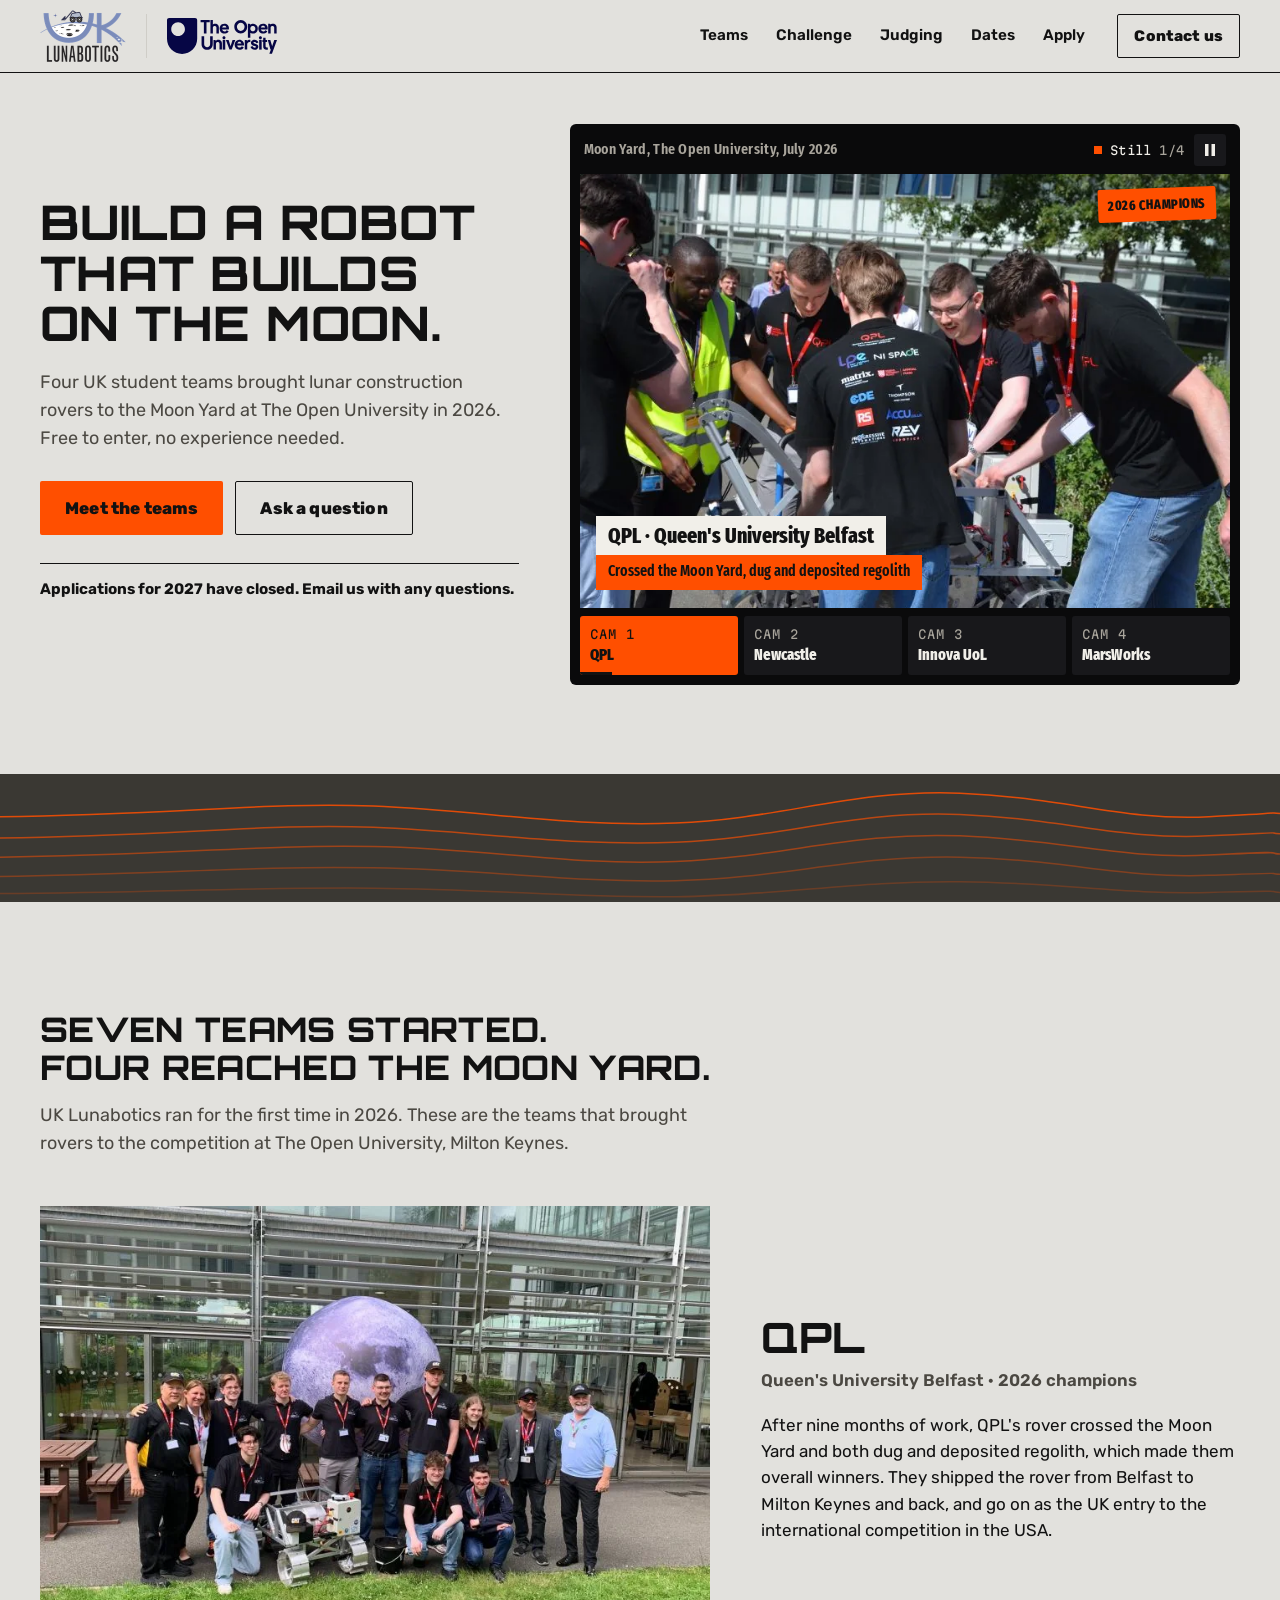
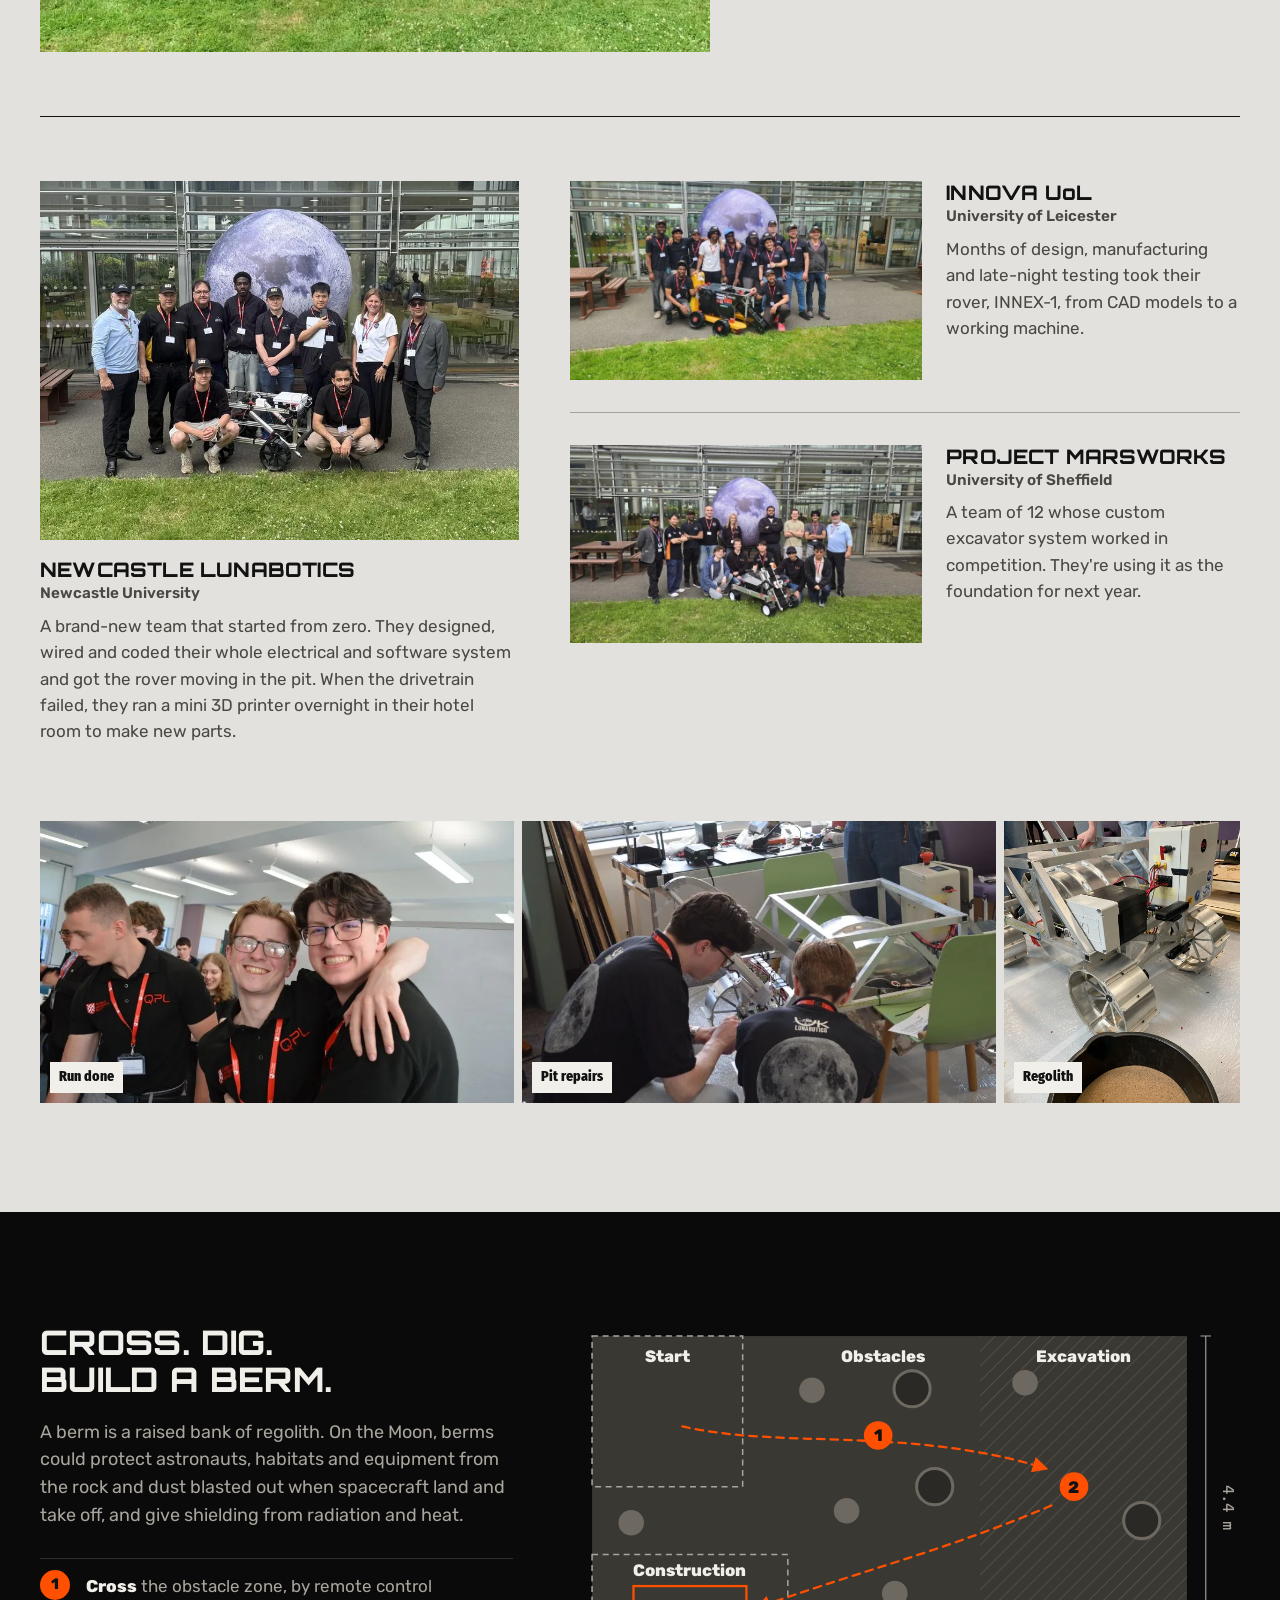
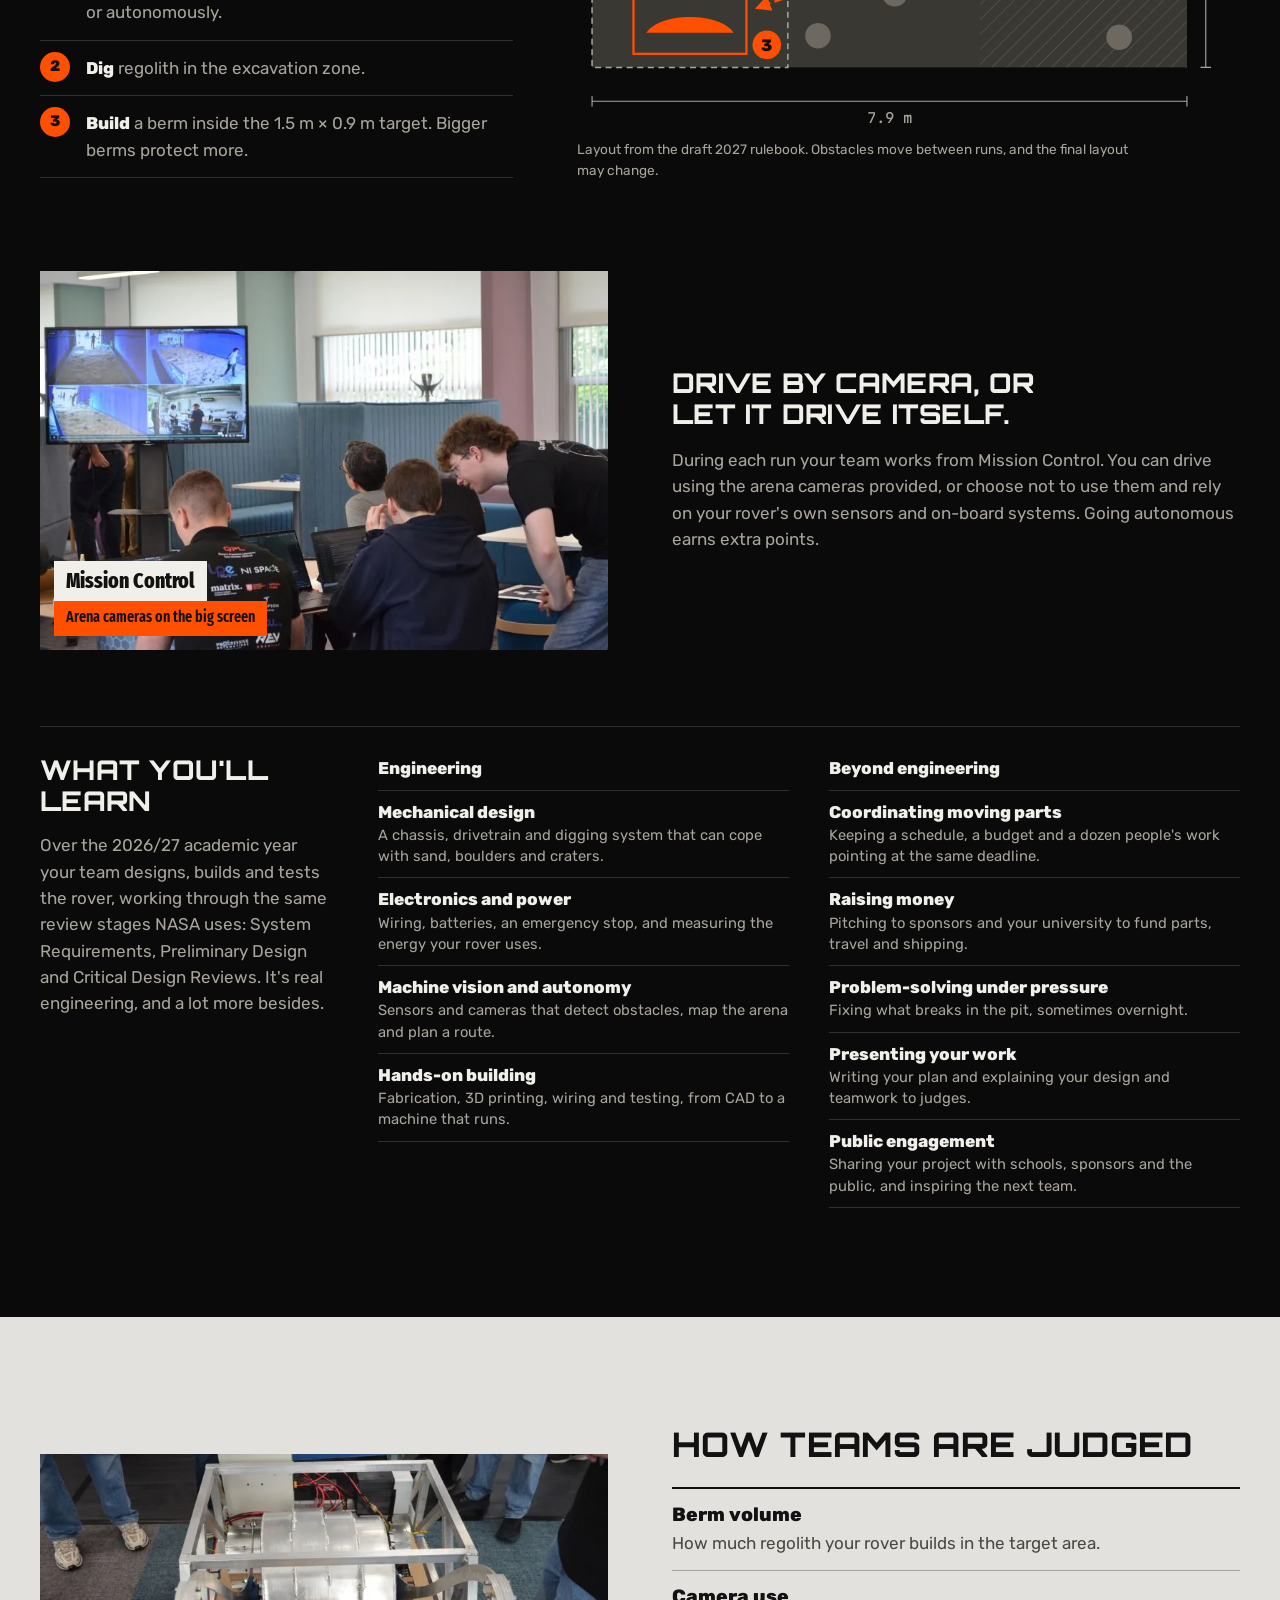
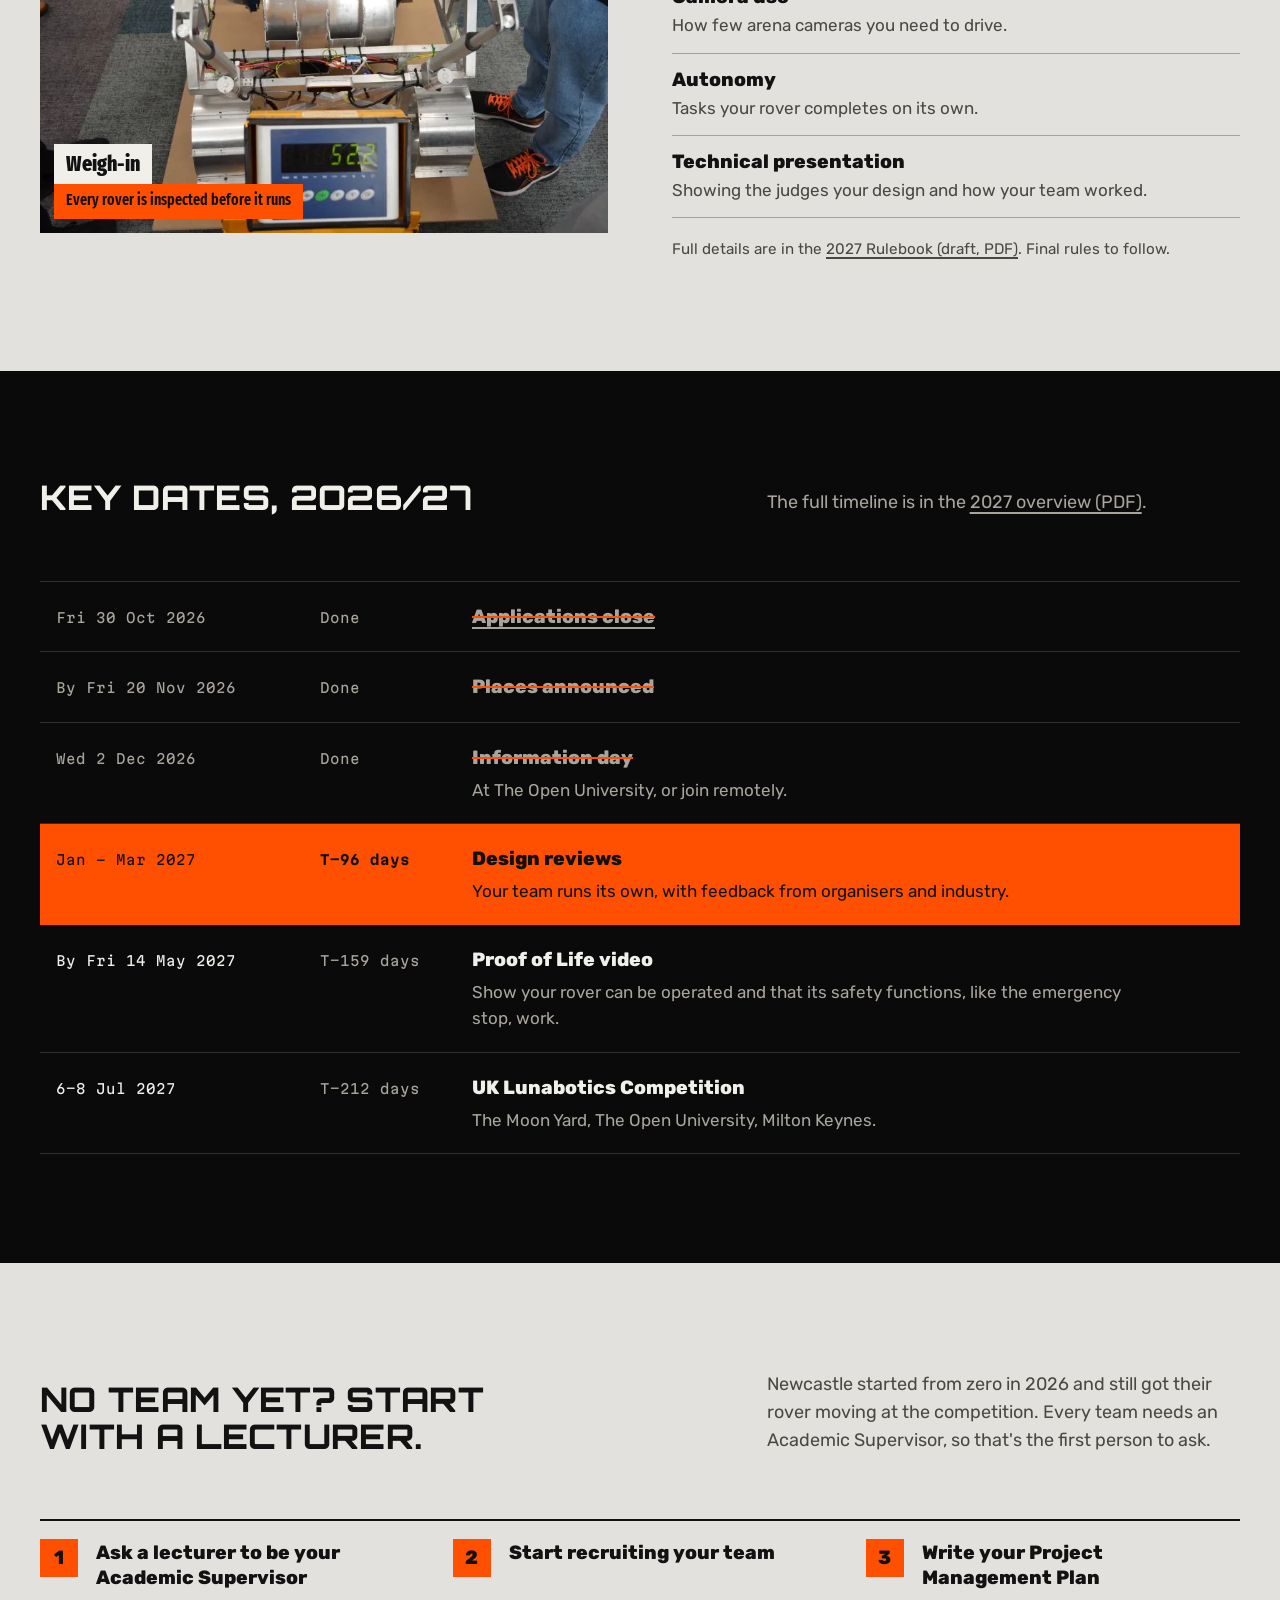
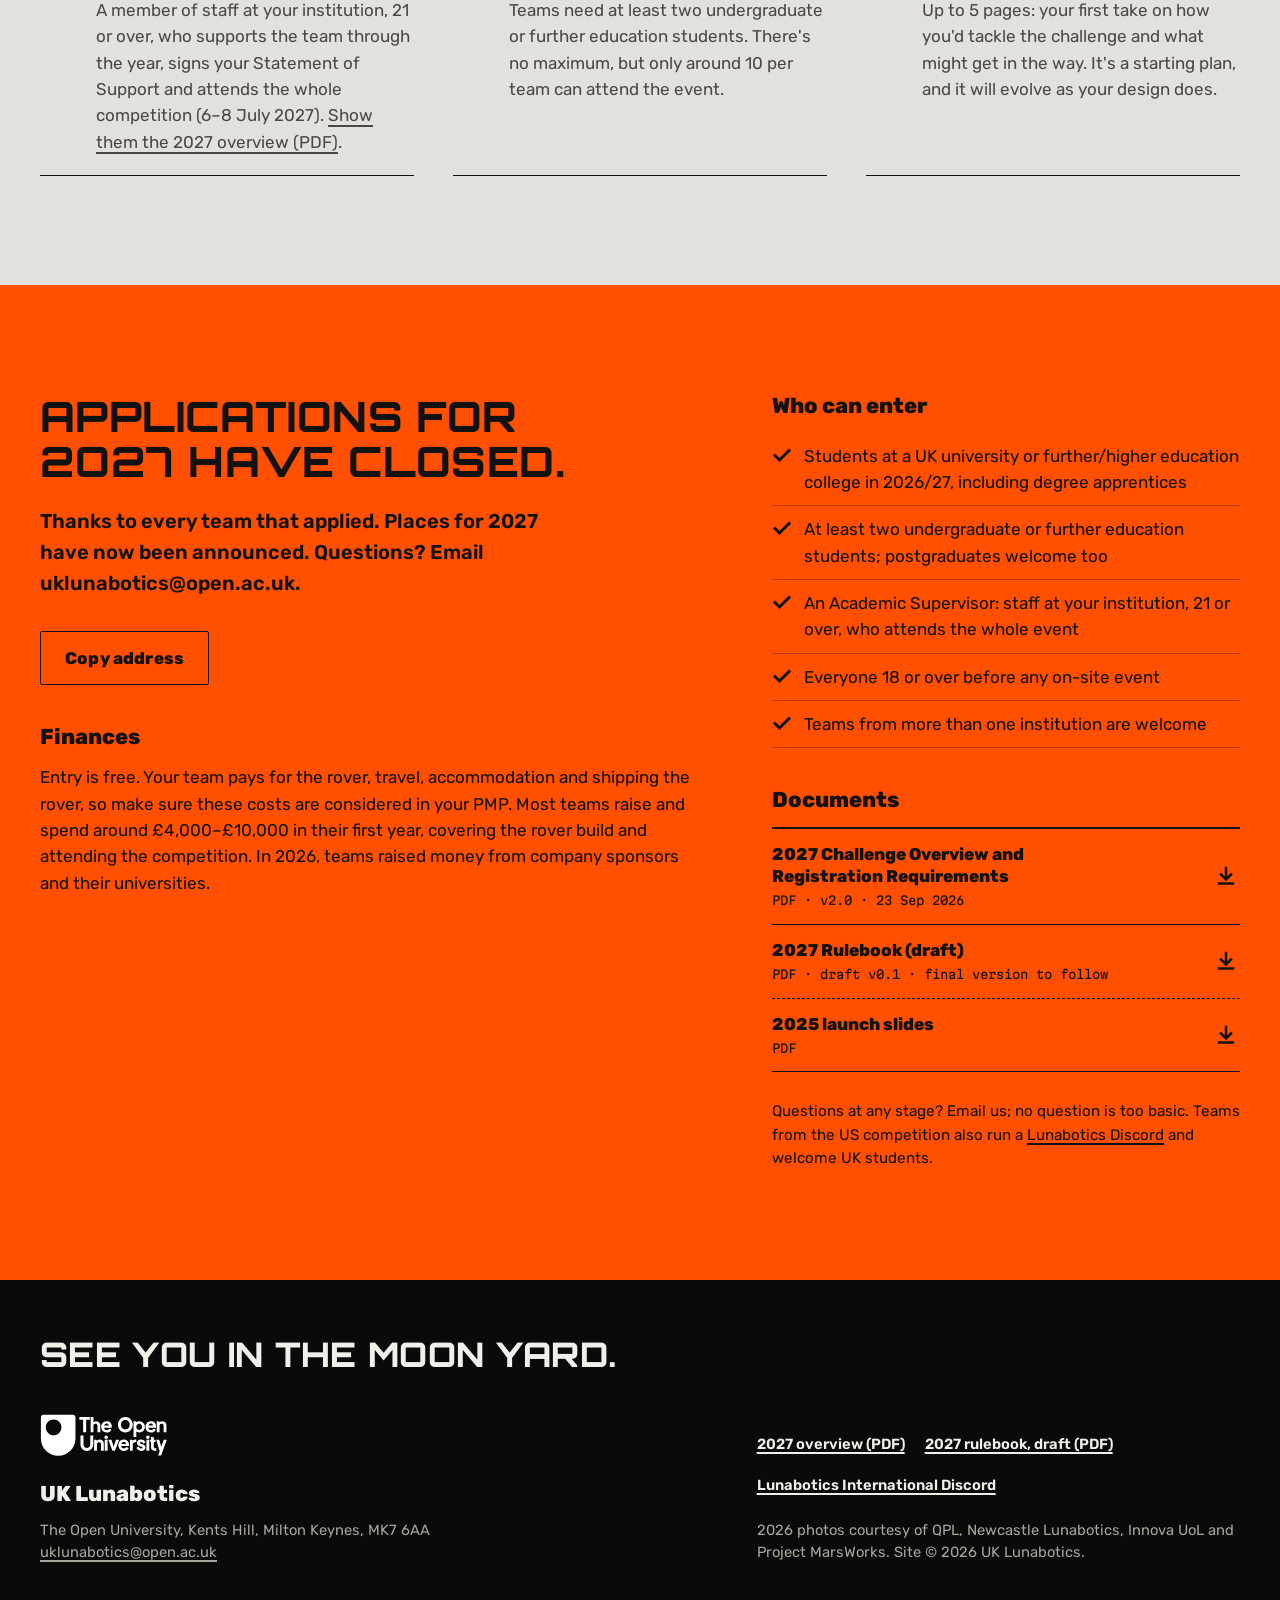
==== commit 295b83d0: "Rename footer Discord link to Lunabotics International Discord Co-Authored-By: Claude Opus 5.5 <nore" ====
--- a/index.html
+++ b/index.html
@@ -429,7 +429,7 @@
           <ul class="foot__links">
             <li><a href="Lunabotics/UKLunabotics2027_OverviewAndRegistration_v2.0_23_09_2026.pdf">2027 overview (PDF)</a></li>
             <li><a href="Lunabotics/UKLunabotics2027_RuleBook_DRAFT_v0.1.pdf">2027 rulebook, draft (PDF)</a></li>
-            <li><a href="https://discord.gg/Qh26afgBPT">Lunabotics Discord</a></li>
+            <li><a href="https://discord.gg/Qh26afgBPT">Lunabotics International Discord</a></li>
           </ul>
           <p class="foot__small">2026 photos courtesy of QPL, Newcastle Lunabotics, Innova UoL and Project MarsWorks. Site © 2026 UK Lunabotics.</p>
         </div>
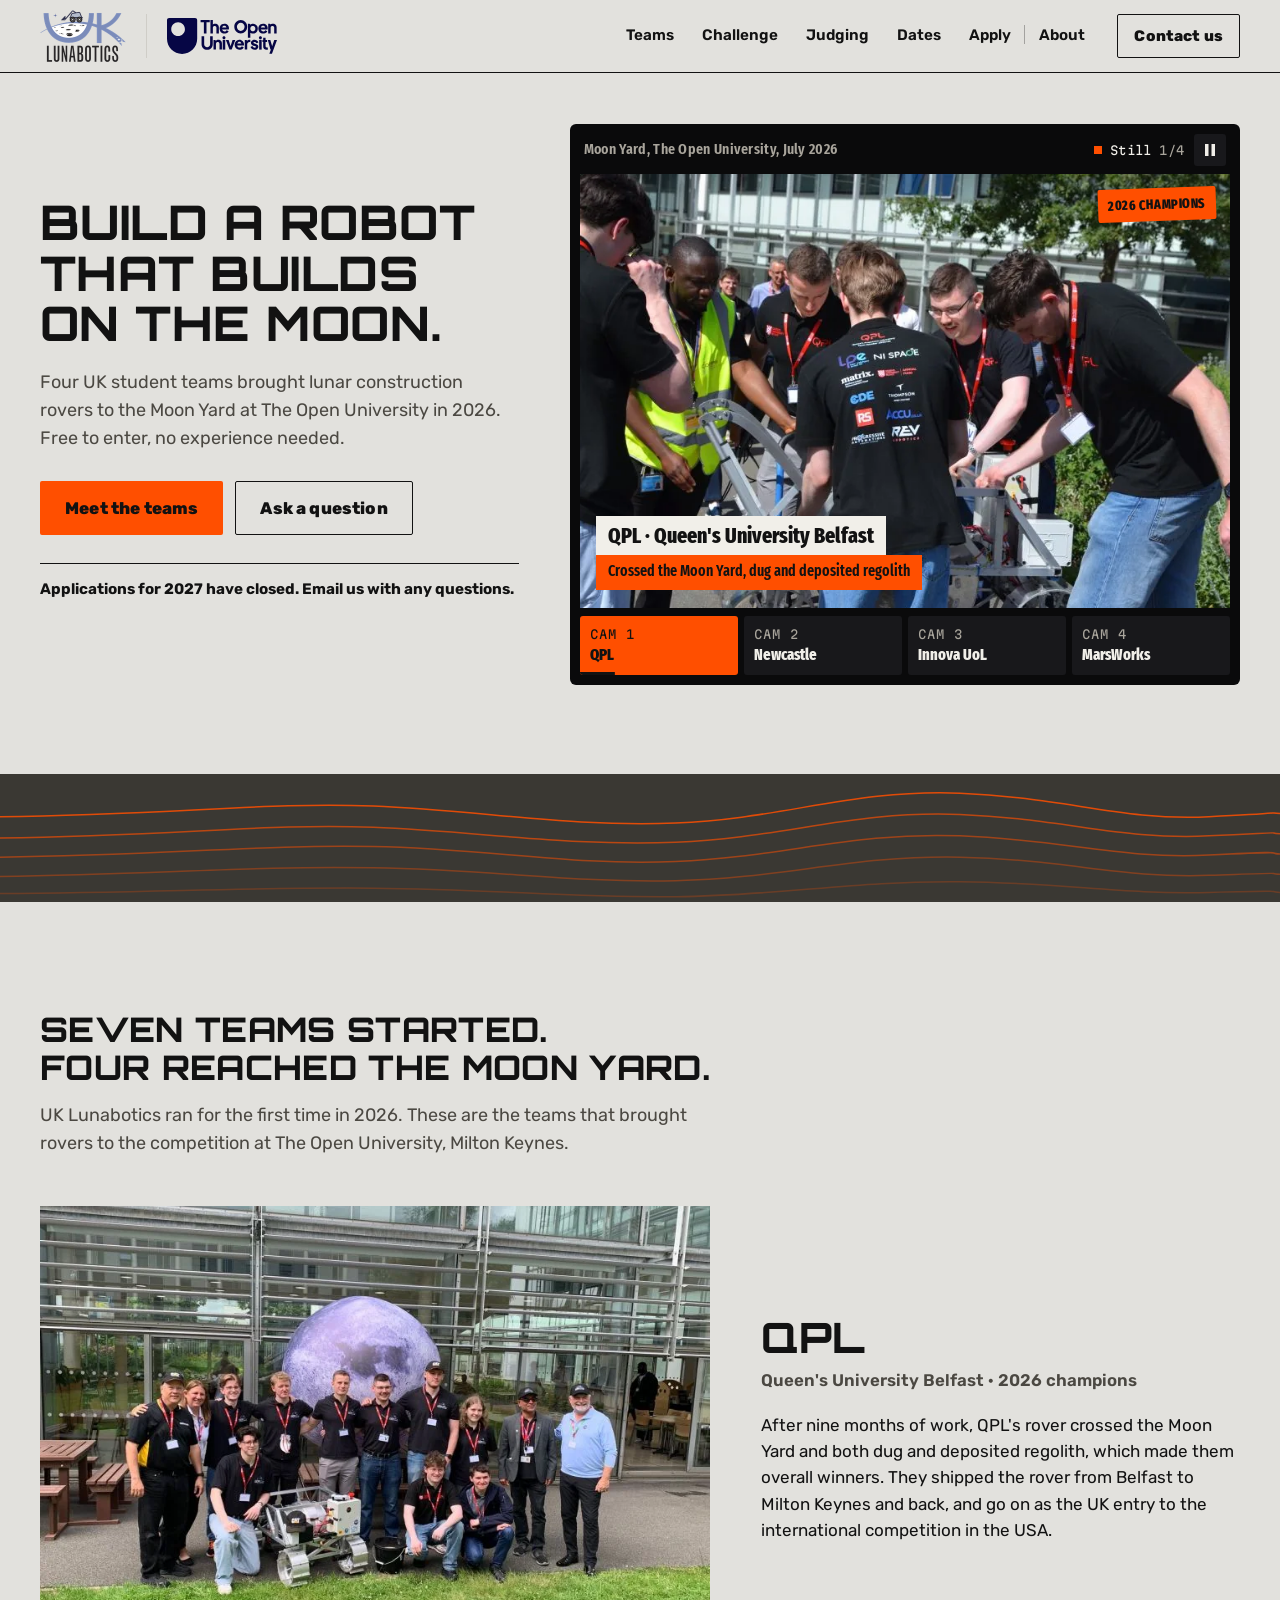
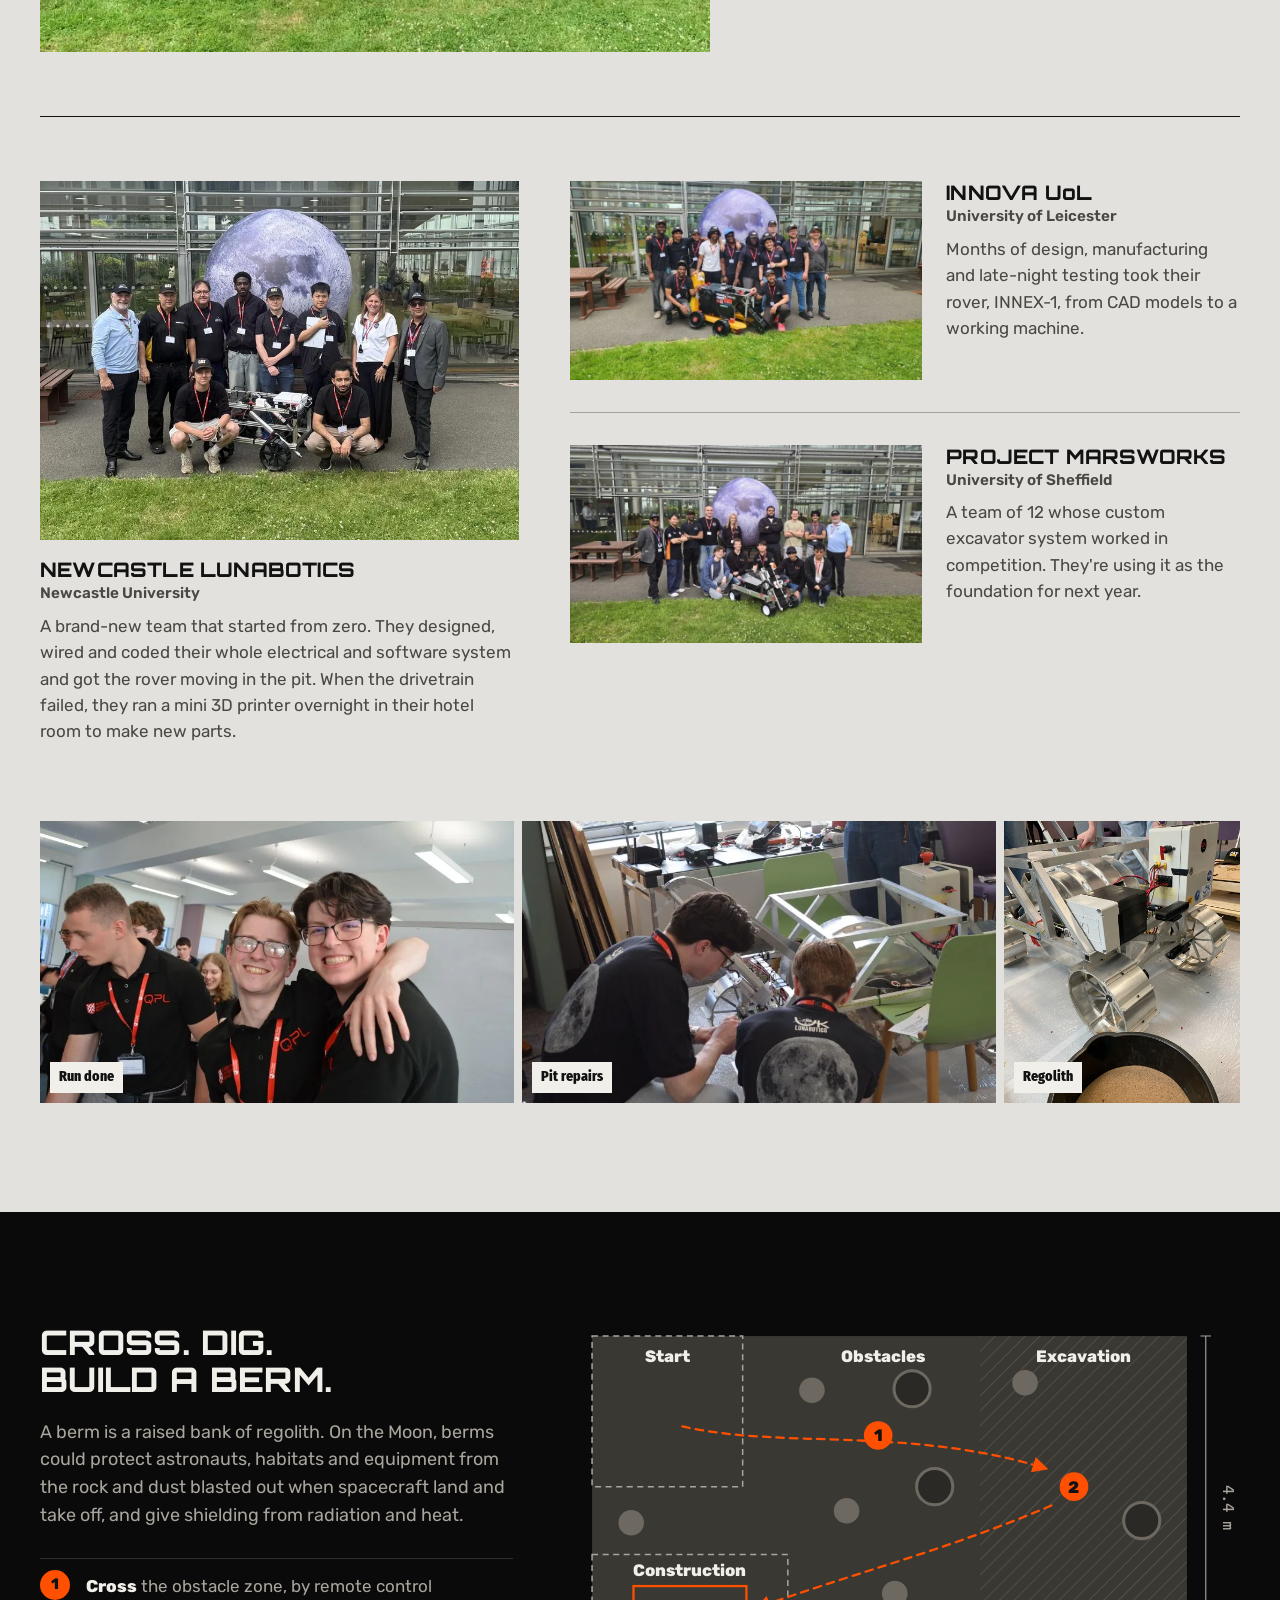
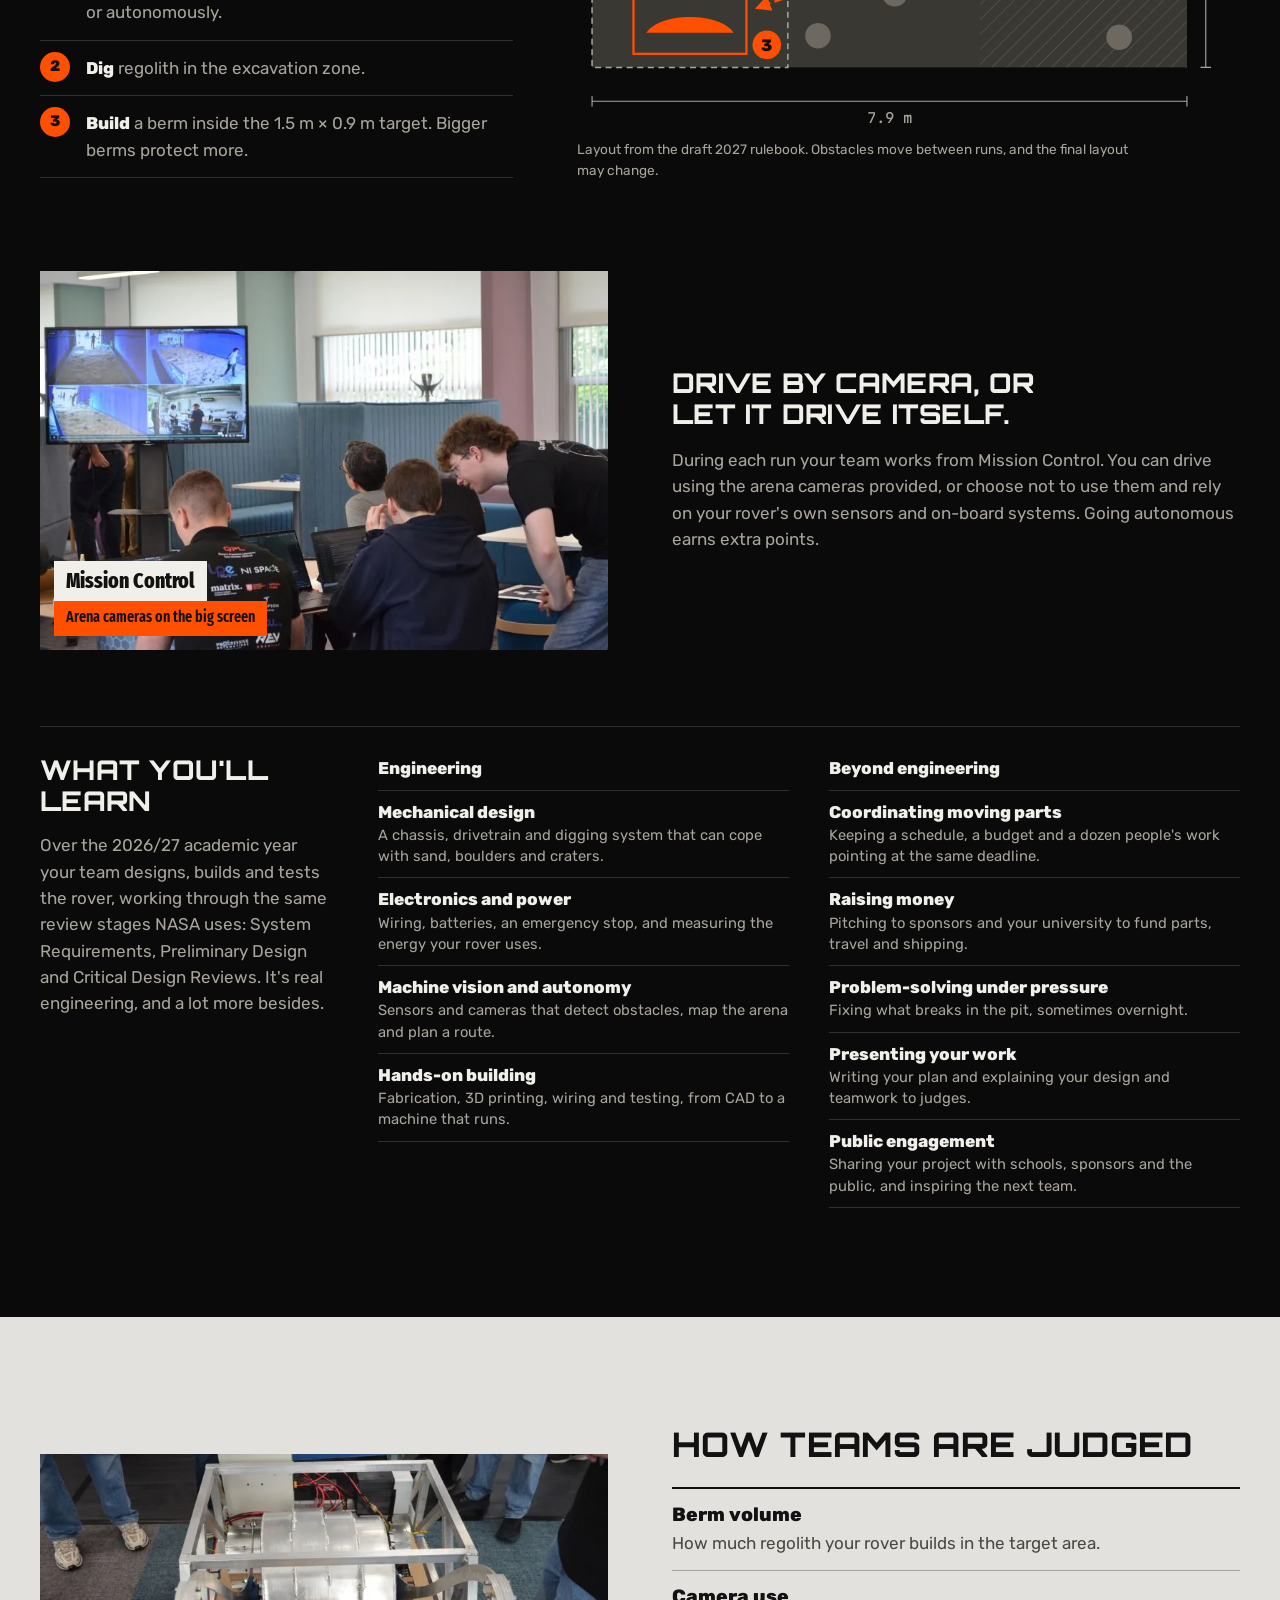
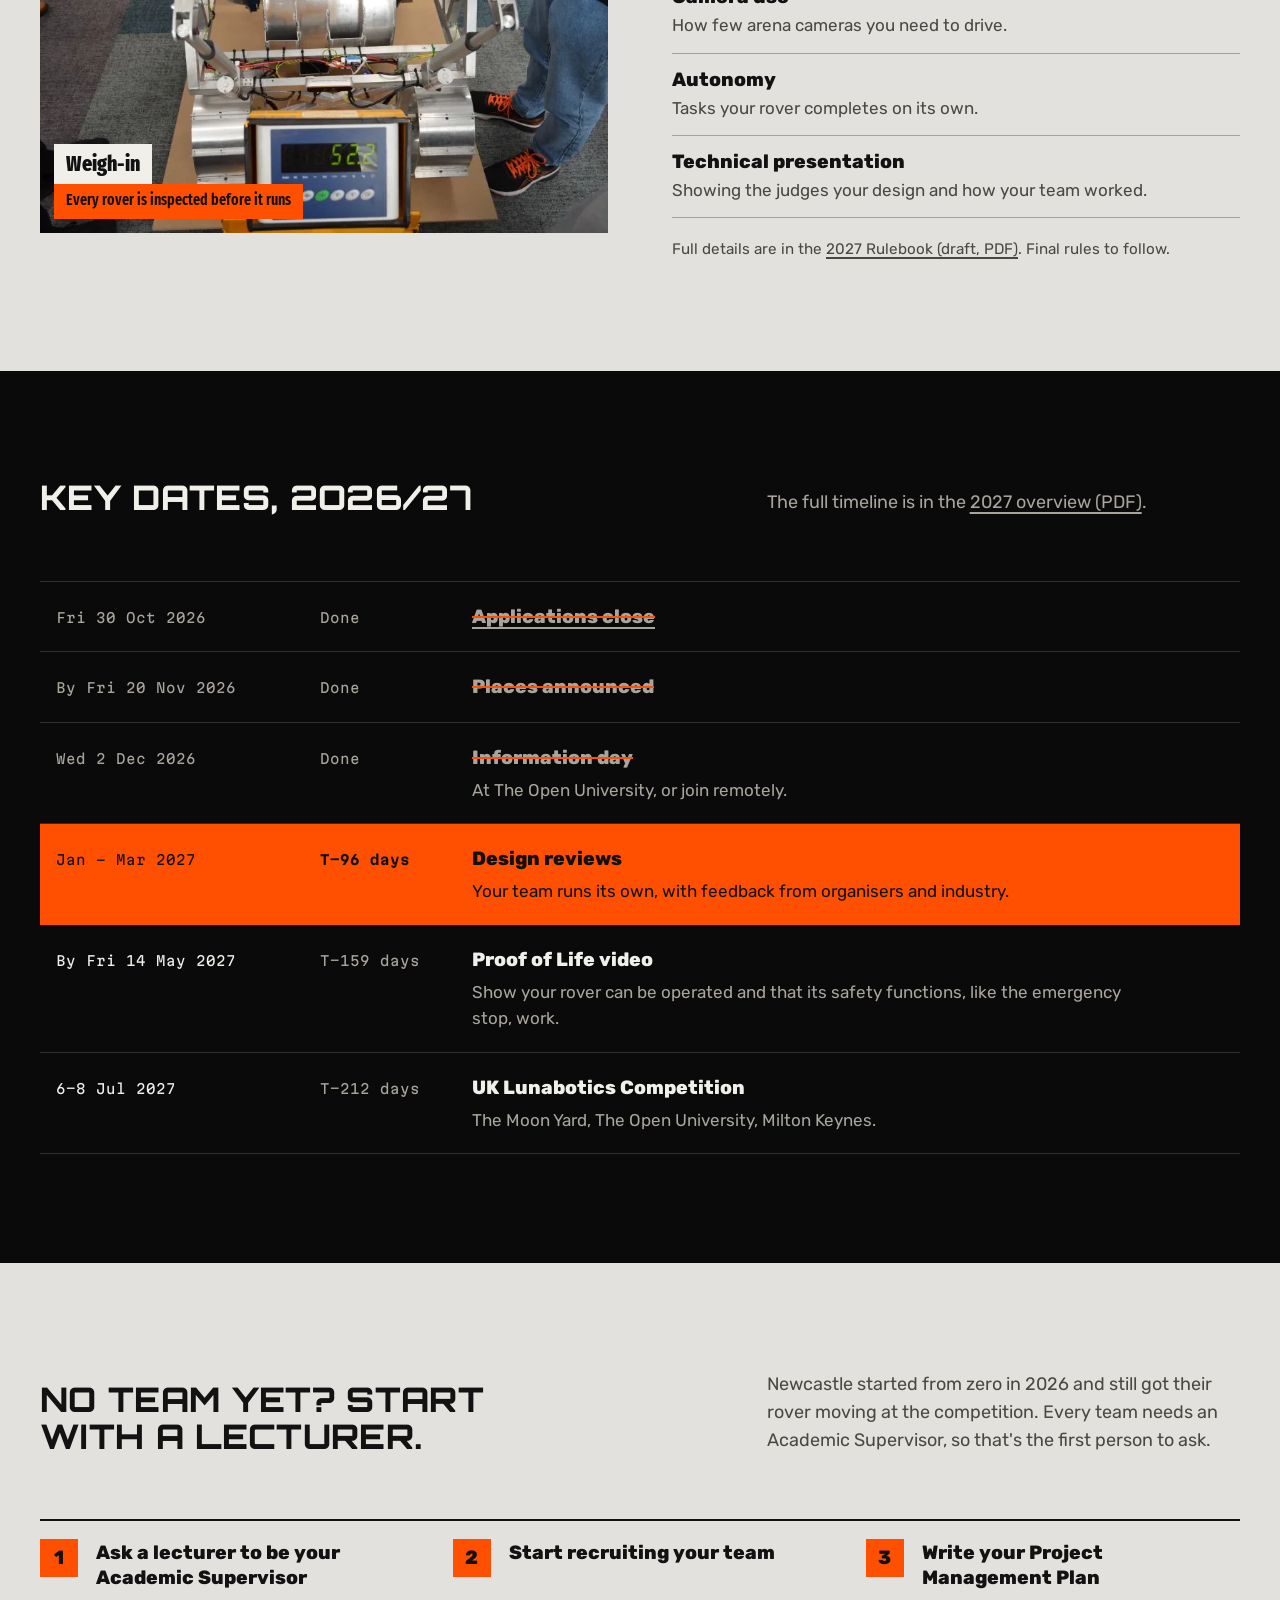
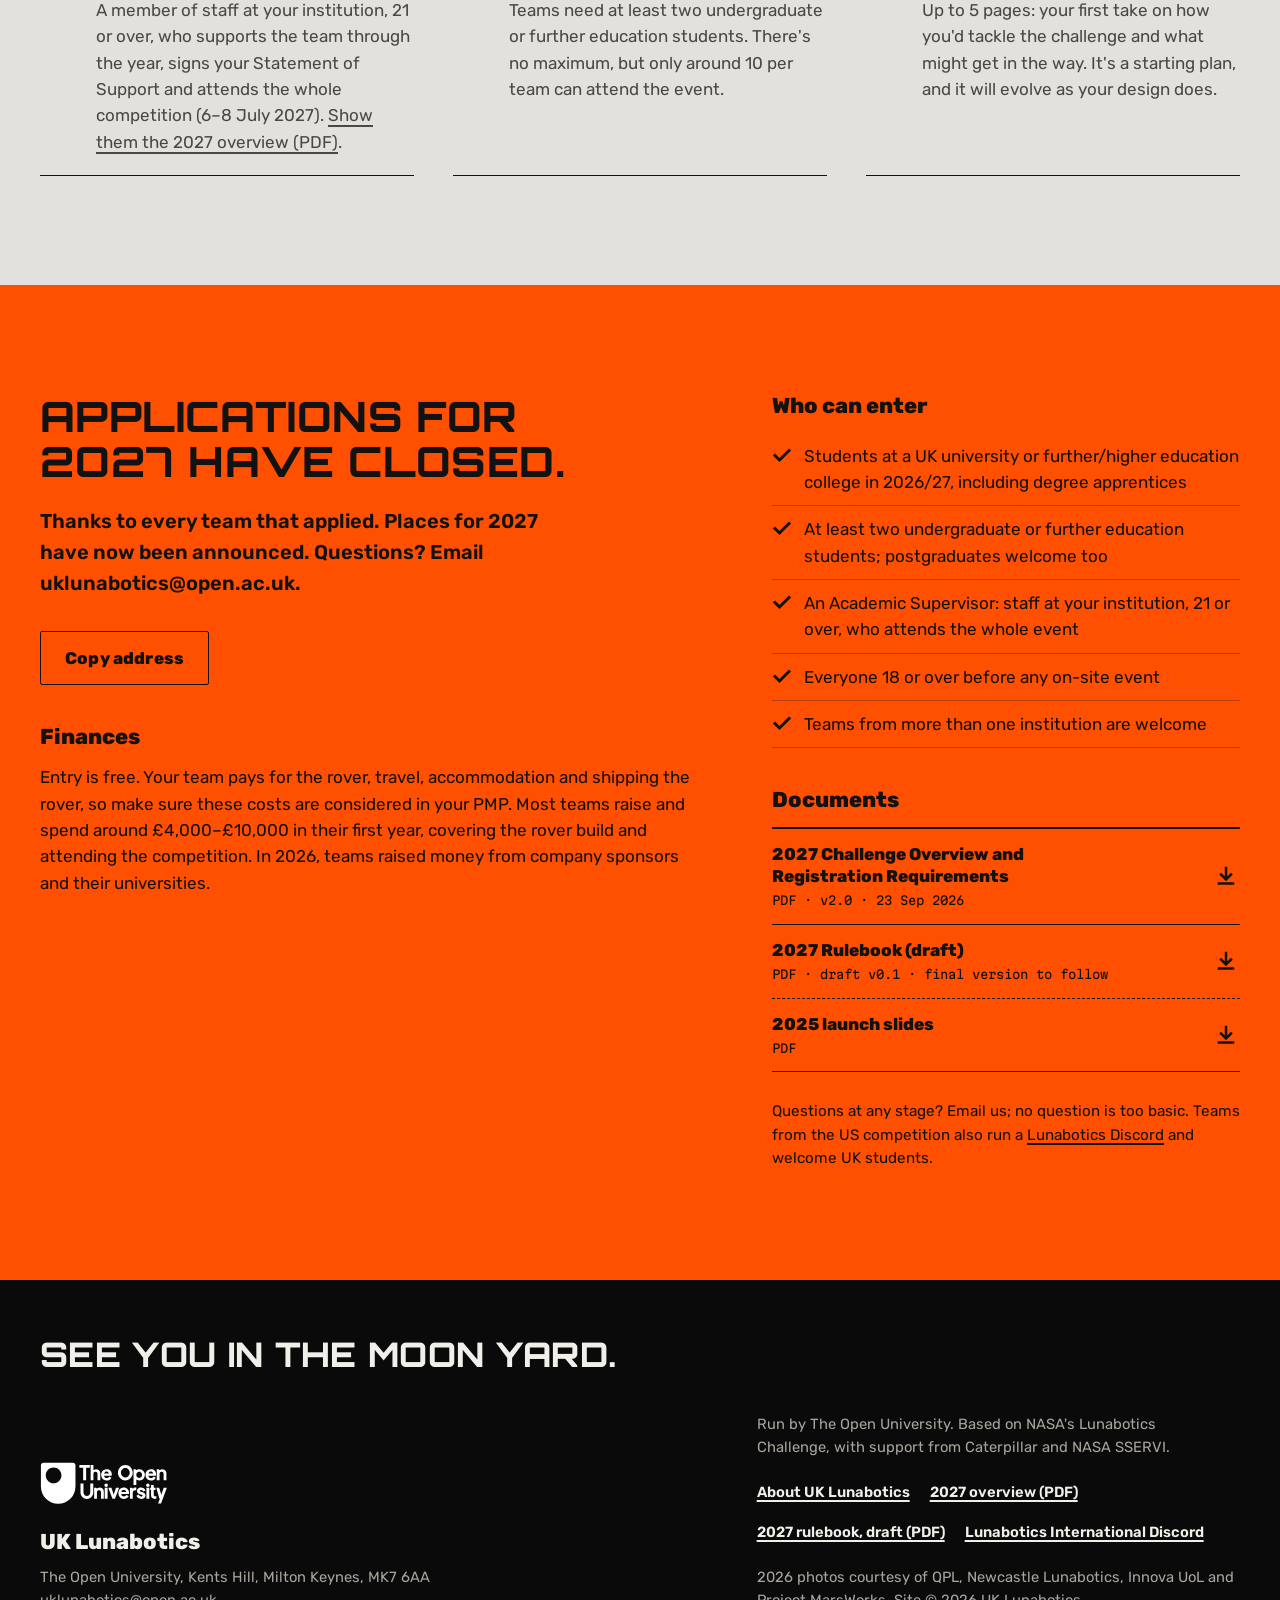
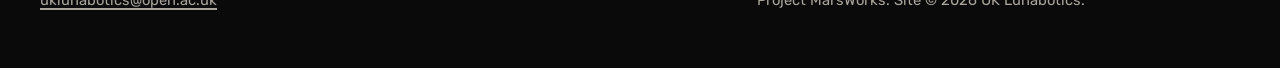
==== commit 9fd6417a: "Prototype About page and link it from the home page Add about.html (About UK Lunabotics) with stand-" ====
--- a/index.html
+++ b/index.html
@@ -32,6 +32,7 @@
         <a href="#judging">Judging</a>
         <a href="#dates">Dates</a>
         <a href="#apply">Apply</a>
+        <a class="nav-page" href="about.html">About</a>
       </nav>
       <a class="btn btn--orange masthead__cta" href="#start" data-closed-text="Contact us" data-closed-href="mailto:uklunabotics@open.ac.uk">Start a team</a>
     </div>
@@ -41,6 +42,7 @@
       <a href="#judging">Judging</a>
       <a href="#dates">Dates</a>
       <a href="#apply">Apply</a>
+      <a class="nav-page" href="about.html">About</a>
     </nav>
   </header>
 
@@ -426,7 +428,9 @@
           <p>The Open University, Kents Hill, Milton Keynes, MK7 6AA<br><a href="mailto:uklunabotics@open.ac.uk">uklunabotics@open.ac.uk</a></p>
         </div>
         <div>
+          <p class="foot__credit">Run by The Open University. Based on NASA's Lunabotics Challenge, with support from Caterpillar and NASA SSERVI.</p>
           <ul class="foot__links">
+            <li><a href="about.html">About UK Lunabotics</a></li>
             <li><a href="Lunabotics/UKLunabotics2027_OverviewAndRegistration_v2.0_23_09_2026.pdf">2027 overview (PDF)</a></li>
             <li><a href="Lunabotics/UKLunabotics2027_RuleBook_DRAFT_v0.1.pdf">2027 rulebook, draft (PDF)</a></li>
             <li><a href="https://discord.gg/Qh26afgBPT">Lunabotics International Discord</a></li>
--- a/site.css
+++ b/site.css
@@ -681,9 +681,11 @@
   .foot__grid { grid-template-columns: minmax(0, 1fr); }
 }
 
-@media (max-width: 400px) {
-  .subnav { gap: 16px; }
-  .subnav a { font-size: 0.88rem; }
+@media (max-width: 420px) {
+  .subnav { gap: 13px; }
+  .subnav a { font-size: 0.85rem; }
+  .subnav .nav-page { margin-left: 4px; }
+  .subnav .nav-page::before { left: -9px; }
   .monitor__cams { gap: 3px; }
   .cam { padding-inline: 5px; }
 }
@@ -746,3 +748,238 @@
 
 /* After the deadline (site.js adds .is-closed to <html>) */
 .is-closed [data-hide-closed] { display: none; }
+
+/* ==========================================================================
+   Page links in the navigation (About): set apart from the in-page anchors
+   ========================================================================== */
+
+.masthead__nav .nav-page, .subnav .nav-page { position: relative; }
+.masthead__nav .nav-page::before, .subnav .nav-page::before {
+  content: ""; position: absolute; left: -15px; top: 11px; bottom: 11px; width: 1px; background: var(--rule-ink);
+}
+.subnav .nav-page::before { left: -12px; }
+.masthead__nav a[aria-current="page"], .subnav a[aria-current="page"] { border-bottom-color: var(--orange); font-weight: 800; }
+
+.foot__credit { max-width: 46ch; margin-bottom: 16px; }
+.foot__credit a { color: var(--moon); font-weight: 600; white-space: nowrap; }
+
+/* ==========================================================================
+   About page
+   ========================================================================== */
+
+/* Prototype markers: remove with the stand-in content */
+.proto-bar {
+  margin: 0; padding: 8px var(--gutter);
+  background: var(--ink); color: var(--moon); font-size: 0.85rem; line-height: 1.4;
+}
+.ph {
+  display: inline-block; vertical-align: 0.35em; margin-left: 6px; padding: 2px 6px 3px;
+  border: 1px dashed currentColor; border-radius: 2px;
+  font-family: var(--mono); font-size: 0.72rem; font-weight: 400; letter-spacing: 0.08em; line-height: 1.2;
+  text-transform: uppercase; white-space: nowrap; color: var(--ink-soft);
+}
+.proto-bar .ph, .sky .ph { color: var(--moon-soft); }
+.proto-bar .ph { vertical-align: 0.1em; margin: 0 2px; }
+
+.page-about .lineage, .page-about .why-ou, .page-about .sponsors,
+.page-about .board, .page-about .crew, .page-about .thanks { padding-block: var(--section); }
+
+/* Opening */
+.about-open { padding-top: clamp(28px, 4vw, 64px); }
+.about-open__grid {
+  display: grid; grid-template-columns: minmax(0, 6fr) minmax(0, 6fr);
+  gap: clamp(32px, 4vw, 64px); align-items: center;
+}
+.about-open h1 { font-size: clamp(1.8rem, 2.2vw + 0.85rem, 3.2rem); line-height: 1.08; }
+.about-open__lede { margin-top: 20px; max-width: 52ch; font-size: 1.125rem; color: var(--ink-soft); }
+.about-open__photo { position: relative; margin: 0; }
+.about-open__photo img { width: 100%; aspect-ratio: 4 / 3; object-fit: cover; }
+
+.readout { margin-top: 28px; padding-top: 14px; border-top: 1px solid var(--ink); }
+.readout__label { font-weight: 700; font-size: 0.95rem; margin-bottom: 12px; }
+.readout__row { display: flex; flex-wrap: nowrap; row-gap: 18px; margin: 0; }
+.readout__row > div { flex: 0 1 auto; min-width: 0; }
+.readout__row > div {
+  display: flex; flex-direction: column-reverse; justify-content: flex-end;
+  padding: 0 clamp(14px, 2vw, 24px); border-left: 1px solid var(--dust-deep);
+}
+.readout__row > div:first-child { padding-left: 0; border-left: 0; }
+.readout dd {
+  margin: 0; font-family: var(--mono); font-weight: 700; font-size: clamp(1.8rem, 2.6vw, 2.5rem);
+  line-height: 1; font-variant-numeric: tabular-nums; letter-spacing: -0.02em;
+}
+.readout dt {
+  margin-top: 8px; max-width: 16ch; font-family: var(--caption); font-weight: 600; font-size: 0.95rem; line-height: 1.3;
+  color: var(--ink-soft);
+}
+.readout dt .ph { display: block; width: max-content; margin: 6px 0 0; vertical-align: 0; }
+.readout .is-ph dd { color: var(--ink-soft); }
+
+/* Lineage: the arena's dashed orange route, read left to right */
+.lineage__route {
+  list-style: none; padding: 0; margin: 0; counter-reset: stop;
+  display: grid; grid-template-columns: repeat(4, minmax(0, 1fr)); column-gap: clamp(20px, 3vw, 40px);
+  position: relative;
+}
+.lineage__route::before {
+  content: ""; position: absolute; left: 19px; right: 0; top: 19px;
+  border-top: 3px dashed var(--orange);
+}
+.lineage__route li { counter-increment: stop; position: relative; padding-top: 58px; }
+.lineage__route li::before {
+  content: counter(stop); position: absolute; left: 0; top: 0;
+  width: 40px; height: 40px; border-radius: 50%; display: grid; place-items: center;
+  background: var(--orange); color: var(--ink); font-weight: 800; font-size: 1.1rem;
+  outline: 6px solid var(--sky);
+}
+.lineage__year { display: block; font-family: var(--mono); font-size: 0.75rem; letter-spacing: 0.08em; color: var(--moon-soft); }
+.lineage__route b { display: block; margin-top: 6px; color: var(--moon); font-size: 1.2rem; font-weight: 800; line-height: 1.3; }
+.lineage__route p { margin-top: 8px; color: var(--moon-soft); font-size: 0.95rem; }
+.lineage__note { margin-top: clamp(36px, 5vw, 56px); padding-top: 16px; border-top: 1px solid var(--rule-sky); color: var(--moon-soft); font-size: 0.95rem; max-width: 70ch; }
+
+.logo-slot {
+  display: grid; place-content: center; gap: 2px; min-height: 76px; margin-top: 18px; padding: 10px;
+  border: 1px dashed var(--moon-soft); border-radius: 2px; text-align: center;
+}
+.logo-slot span { font-weight: 800; font-size: 0.95rem; color: var(--moon); }
+.logo-slot small { font-family: var(--mono); font-size: 0.72rem; letter-spacing: 0.08em; text-transform: uppercase; color: var(--moon-soft); }
+.logo-pair { display: grid; grid-template-columns: 1fr 1fr; gap: 8px; }
+
+/* Why the OU */
+.why-ou__grid { display: grid; grid-template-columns: minmax(0, 6fr) minmax(0, 6fr); gap: var(--col-gap); align-items: start; }
+.why-ou h2 { margin-bottom: 20px; }
+.why-ou__lede { font-size: 1.25rem; font-weight: 600; max-width: 40ch; }
+.why-ou__text p:not(.why-ou__lede) { color: var(--ink-soft); max-width: 56ch; }
+.why-ou__heritage h3 { margin-bottom: 18px; }
+
+/* Sponsors: one flat grid, every logo the same size and tone */
+.sponsors { border-top: 1px solid var(--ink); }
+.sponsor-grid {
+  list-style: none; padding: 0; margin: 0;
+  display: grid; grid-template-columns: repeat(3, minmax(0, 1fr));
+  border-top: 2px solid var(--ink); border-left: 1px solid var(--rule-ink);
+}
+.sponsor-grid li { border-right: 1px solid var(--rule-ink); border-bottom: 1px solid var(--rule-ink); }
+.sponsor {
+  display: flex; flex-direction: column; justify-content: space-between; gap: 18px; height: 100%;
+  padding: clamp(20px, 3vw, 36px) clamp(16px, 2vw, 28px) 16px;
+  color: var(--ink);
+}
+.sponsor-grid svg { width: min(100%, 220px); height: auto; margin-inline: auto; fill: currentColor; }
+.sponsor-grid span { font-family: var(--caption); font-weight: 600; font-size: 0.95rem; color: var(--ink-soft); }
+.sponsor-grid .cut { fill: var(--dust); }
+.sponsor-grid .ring, .sponsor-grid .wave { fill: none; stroke: currentColor; stroke-width: 4; }
+.sponsor-grid text { stroke: none; }
+.lg-a { font-family: var(--display); font-weight: 800; font-size: 21px; letter-spacing: 0.02em; }
+.lg-b { font-family: var(--sans); font-weight: 800; font-size: 25px; letter-spacing: -0.02em; }
+.lg-c { font-family: var(--sans); font-weight: 400; font-size: 23px; letter-spacing: -0.01em; }
+.lg-d { font-family: var(--caption); font-weight: 800; font-size: 36px; letter-spacing: 0.04em; }
+.lg-s { font-family: var(--mono); font-weight: 400; font-size: 9px; letter-spacing: 0.24em; }
+.sponsors__note { margin-top: 24px; color: var(--ink-soft); }
+
+/* Advisory board: end credits on a black band, role and organisation | name, either side of a spine */
+.board__head { max-width: 62ch; margin: 0 auto clamp(40px, 5vw, 64px); text-align: center; }
+.board__head h2 {
+  margin-bottom: 16px; font-family: var(--display); font-weight: 800; letter-spacing: 0.01em; text-transform: uppercase;
+  font-size: clamp(1.6rem, 1.9vw + 0.6rem, 2.6rem); line-height: 1.1;
+}
+.board__head p { color: var(--moon-soft); font-size: 1.125rem; }
+.credits { list-style: none; padding: 0; margin: 0 auto; max-width: 980px; position: relative; }
+.credits::before { content: ""; position: absolute; left: 50%; top: 0; bottom: 0; width: 1px; background: var(--rule-sky); }
+.credits li {
+  display: grid; grid-template-columns: minmax(0, 1fr) minmax(0, 1fr); column-gap: clamp(28px, 5vw, 64px);
+  align-items: baseline; padding: 14px 0;
+}
+.credits__role { text-align: right; color: var(--moon-soft); font-size: 0.95rem; line-height: 1.35; }
+.credits__role b { display: block; margin-top: 2px; color: var(--moon); font-weight: 800; font-size: 1.0625rem; }
+.credits__name {
+  font-family: var(--caption); font-weight: 800; font-size: clamp(1.3rem, 1.2vw + 0.75rem, 1.7rem);
+  line-height: 1.1; text-transform: uppercase; letter-spacing: 0.02em; color: var(--moon);
+}
+.credits li.credits__chair { padding-bottom: 28px; margin-bottom: 14px; border-bottom: 1px solid var(--rule-sky); }
+.credits__chair .credits__name { font-size: clamp(1.7rem, 2.2vw + 0.7rem, 2.6rem); }
+
+@supports (animation-timeline: view()) {
+  @media (prefers-reduced-motion: no-preference) {
+    .credits li { animation: credit-rise linear both; animation-timeline: view(); animation-range: entry 0% entry 70%; }
+    @keyframes credit-rise { from { opacity: 0.15; transform: translateY(18px); } to { opacity: 1; transform: none; } }
+  }
+}
+
+/* Organising team: still photos with lower-thirds */
+.crew-grid {
+  list-style: none; padding: 0; margin: 0;
+  display: grid; grid-template-columns: repeat(4, minmax(0, 1fr)); gap: clamp(28px, 3vw, 40px) clamp(16px, 2vw, 24px);
+}
+.crew__photo { position: relative; margin: 0; }
+.ph-photo {
+  aspect-ratio: 1 / 1; background-color: var(--regolith);
+  background-image: url("data:image/svg+xml,%3Csvg xmlns='http://www.w3.org/2000/svg' viewBox='0 0 200 250' preserveAspectRatio='none'%3E%3Cg fill='none' stroke='%23ff4f00' stroke-width='1.2'%3E%3Cpath opacity='.55' d='M0 150 C40 140 70 120 100 126 S160 152 200 140'/%3E%3Cpath opacity='.4' d='M0 170 C40 162 70 144 100 150 S160 172 200 162'/%3E%3Cpath opacity='.3' d='M0 190 C40 184 70 168 100 174 S160 192 200 184'/%3E%3Cpath opacity='.2' d='M0 210 C40 206 70 192 100 198 S160 212 200 206'/%3E%3C/g%3E%3C/svg%3E");
+  background-size: 160% 100%; background-repeat: repeat-x;
+}
+.crew-grid li:nth-child(4n+2) .ph-photo { background-position: 30% 0; background-size: 140% 90%; }
+.crew-grid li:nth-child(4n+3) .ph-photo { background-position: 70% 0; background-size: 180% 110%; }
+.crew-grid li:nth-child(4n) .ph-photo { background-position: 100% 0; background-size: 150% 80%; }
+.crew-grid li:nth-child(n+5) .ph-photo { background-size: 210% 95%; }
+.crew-grid li:nth-child(4n+5) .ph-photo { background-position: 55% 0; }
+.ph-photo span {
+  display: block; padding: 10px 12px; font-family: var(--mono); font-size: 0.72rem;
+  letter-spacing: 0.08em; text-transform: uppercase; color: var(--moon-soft);
+}
+.crew__photo .lower-third { left: 10px; bottom: 10px; max-width: calc(100% - 20px); }
+.crew__photo .lower-third strong { font-size: 1.05rem; padding: 6px 10px 5px; }
+.crew__photo .lower-third span { font-size: 0.88rem; padding: 4px 10px 5px; }
+.crew-grid p { margin-top: 12px; color: var(--ink-soft); font-size: 0.95rem; line-height: 1.5; }
+
+/* Thank-you close */
+.thanks { background: var(--orange); color: var(--ink); }
+.thanks__grid { display: grid; grid-template-columns: minmax(0, 7fr) minmax(0, 5fr); gap: clamp(36px, 6vw, 96px); align-items: end; }
+.thanks h2 {
+  font-family: var(--display); font-weight: 800; letter-spacing: 0.01em; text-transform: uppercase;
+  font-size: clamp(1.8rem, 2.2vw + 0.85rem, 3.2rem); line-height: 1.08;
+}
+.thanks__lede { margin-top: 22px; font-size: 1.25rem; font-weight: 600; max-width: 40ch; }
+.thanks__routes { list-style: none; padding: 0; margin: 0; border-top: 2px solid var(--ink); }
+.thanks__routes li { display: grid; row-gap: 4px; justify-items: start; padding: 20px 0; border-bottom: 1px solid var(--ink); }
+.thanks__routes b { font-size: 1.35rem; font-weight: 800; line-height: 1.3; }
+.thanks__routes .btn { margin-top: 12px; }
+.thanks .btn--line:hover { background: var(--ink); color: var(--orange); }
+.thanks :focus-visible { outline-color: var(--ink); }
+
+/* Display type for the About headings */
+.about-open h1, .why-ou h2, .why-ou__heritage h3 {
+  font-family: var(--display); font-weight: 800; letter-spacing: 0.01em; text-transform: uppercase; text-wrap: balance;
+}
+.why-ou h2 { font-size: clamp(1.6rem, 1.9vw + 0.6rem, 2.6rem); line-height: 1.1; }
+.why-ou__heritage h3 { font-size: clamp(1.3rem, 1.2vw + 0.75rem, 1.7rem); line-height: 1.12; }
+
+@media (max-width: 1240px) {
+  .masthead__nav { gap: 22px; }
+  .masthead__nav .nav-page::before { left: -12px; }
+}
+@media (max-width: 1080px) {
+  .about-open__grid, .why-ou__grid, .thanks__grid { grid-template-columns: minmax(0, 1fr); }
+  .about-open__photo { max-width: 760px; }
+  .lineage__route { grid-template-columns: repeat(2, minmax(0, 1fr)); row-gap: 40px; }
+  .lineage__route::before { display: none; }
+  .crew-grid { grid-template-columns: repeat(3, minmax(0, 1fr)); }
+}
+@media (max-width: 760px) {
+  .lineage__route { grid-template-columns: minmax(0, 1fr); row-gap: 0; }
+  .lineage__route::before { display: block; left: 19px; right: auto; top: 20px; bottom: 20px; border-top: 0; border-left: 3px dashed var(--orange); }
+  .lineage__route li { padding: 0 0 32px 60px; }
+  .sponsor-grid { grid-template-columns: repeat(2, minmax(0, 1fr)); }
+  .sponsor { padding: 18px 12px 12px; gap: 12px; }
+  .sponsor-grid li:last-child:nth-child(odd) { grid-column: 1 / -1; }
+  .sponsor-grid span { font-size: 0.85rem; }
+  .readout__row { flex-wrap: wrap; }
+  .readout__row > div { flex: 0 0 50%; padding-bottom: 4px; }
+  .readout__row > div:nth-child(odd) { padding-left: 0; border-left: 0; }
+  .credits::before { display: none; }
+  .credits li { grid-template-columns: minmax(0, 1fr); text-align: center; }
+  .credits__role { order: 2; text-align: center; margin-top: 4px; }
+  .crew-grid { grid-template-columns: repeat(2, minmax(0, 1fr)); }
+  .crew__photo .lower-third strong { font-size: 0.92rem; }
+  .crew__photo .lower-third span { font-size: 0.85rem; }
+  .crew-grid p { font-size: 0.95rem; }
+}
